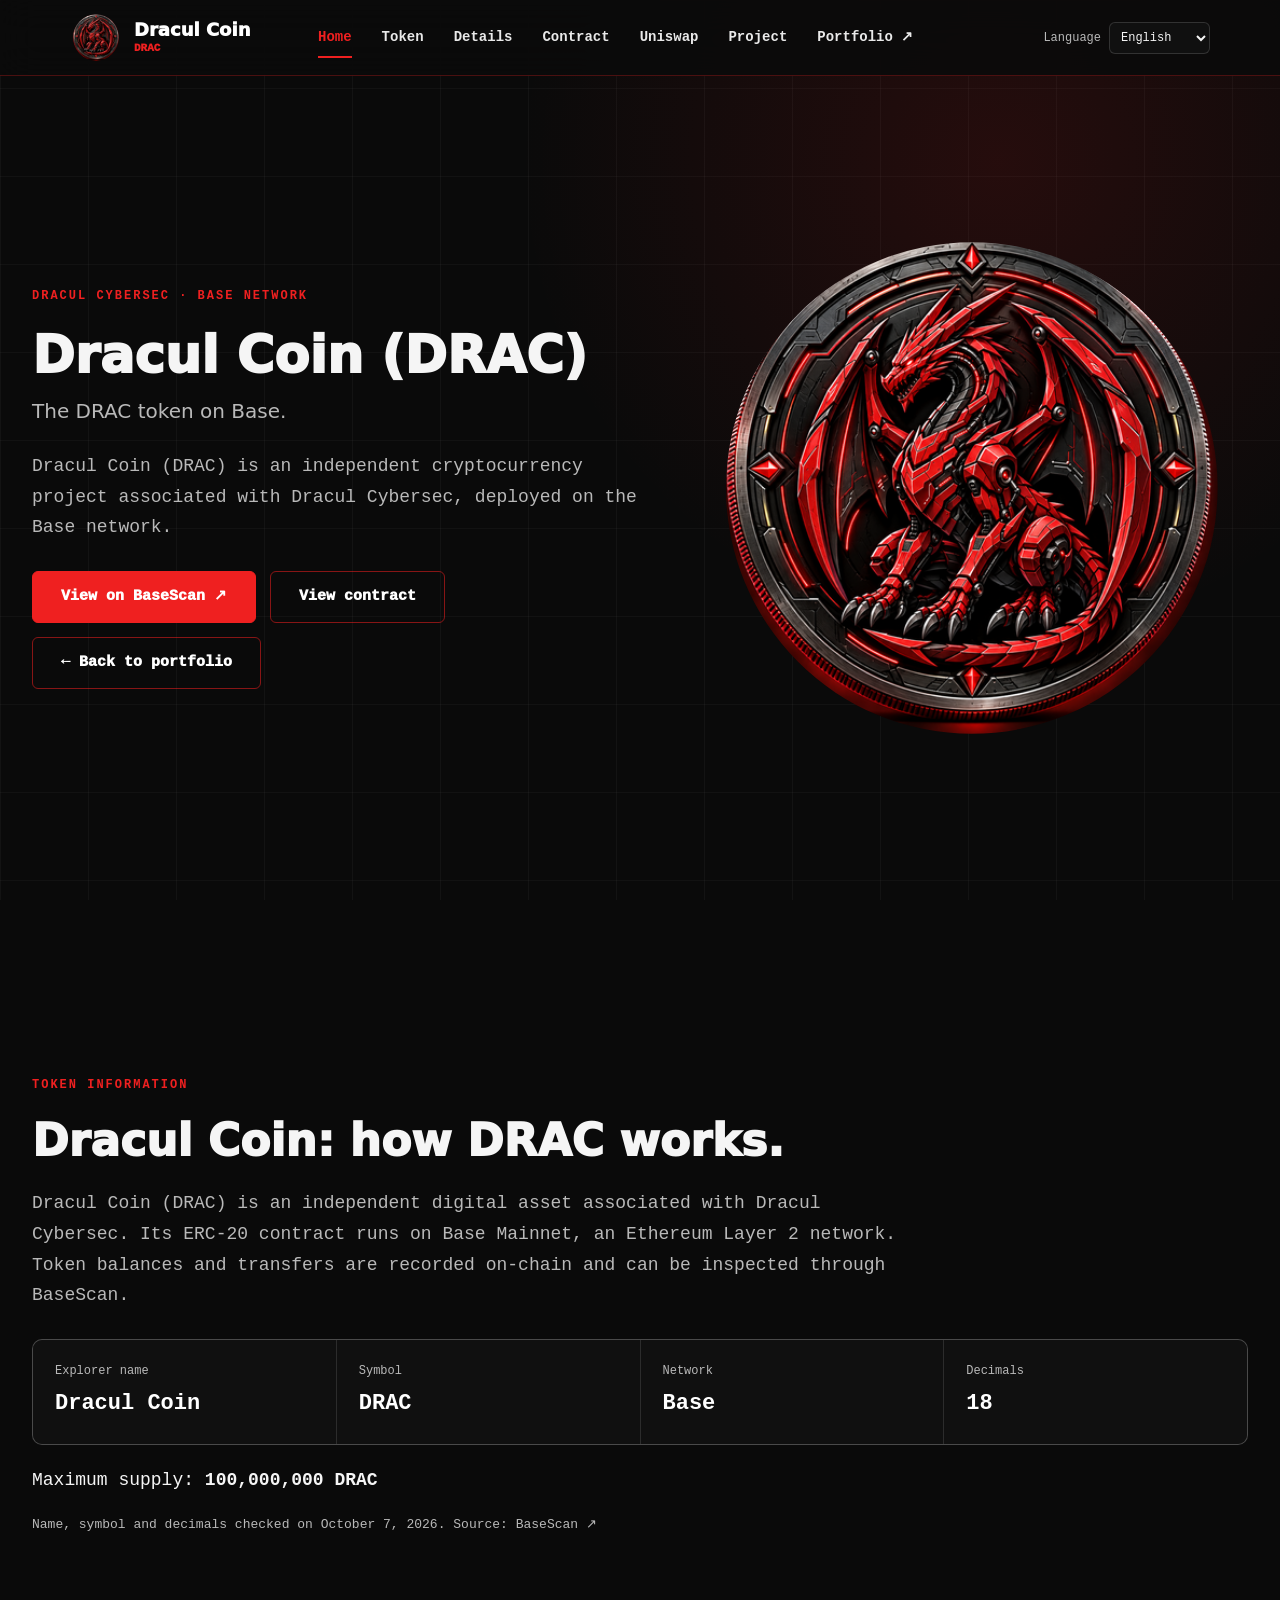
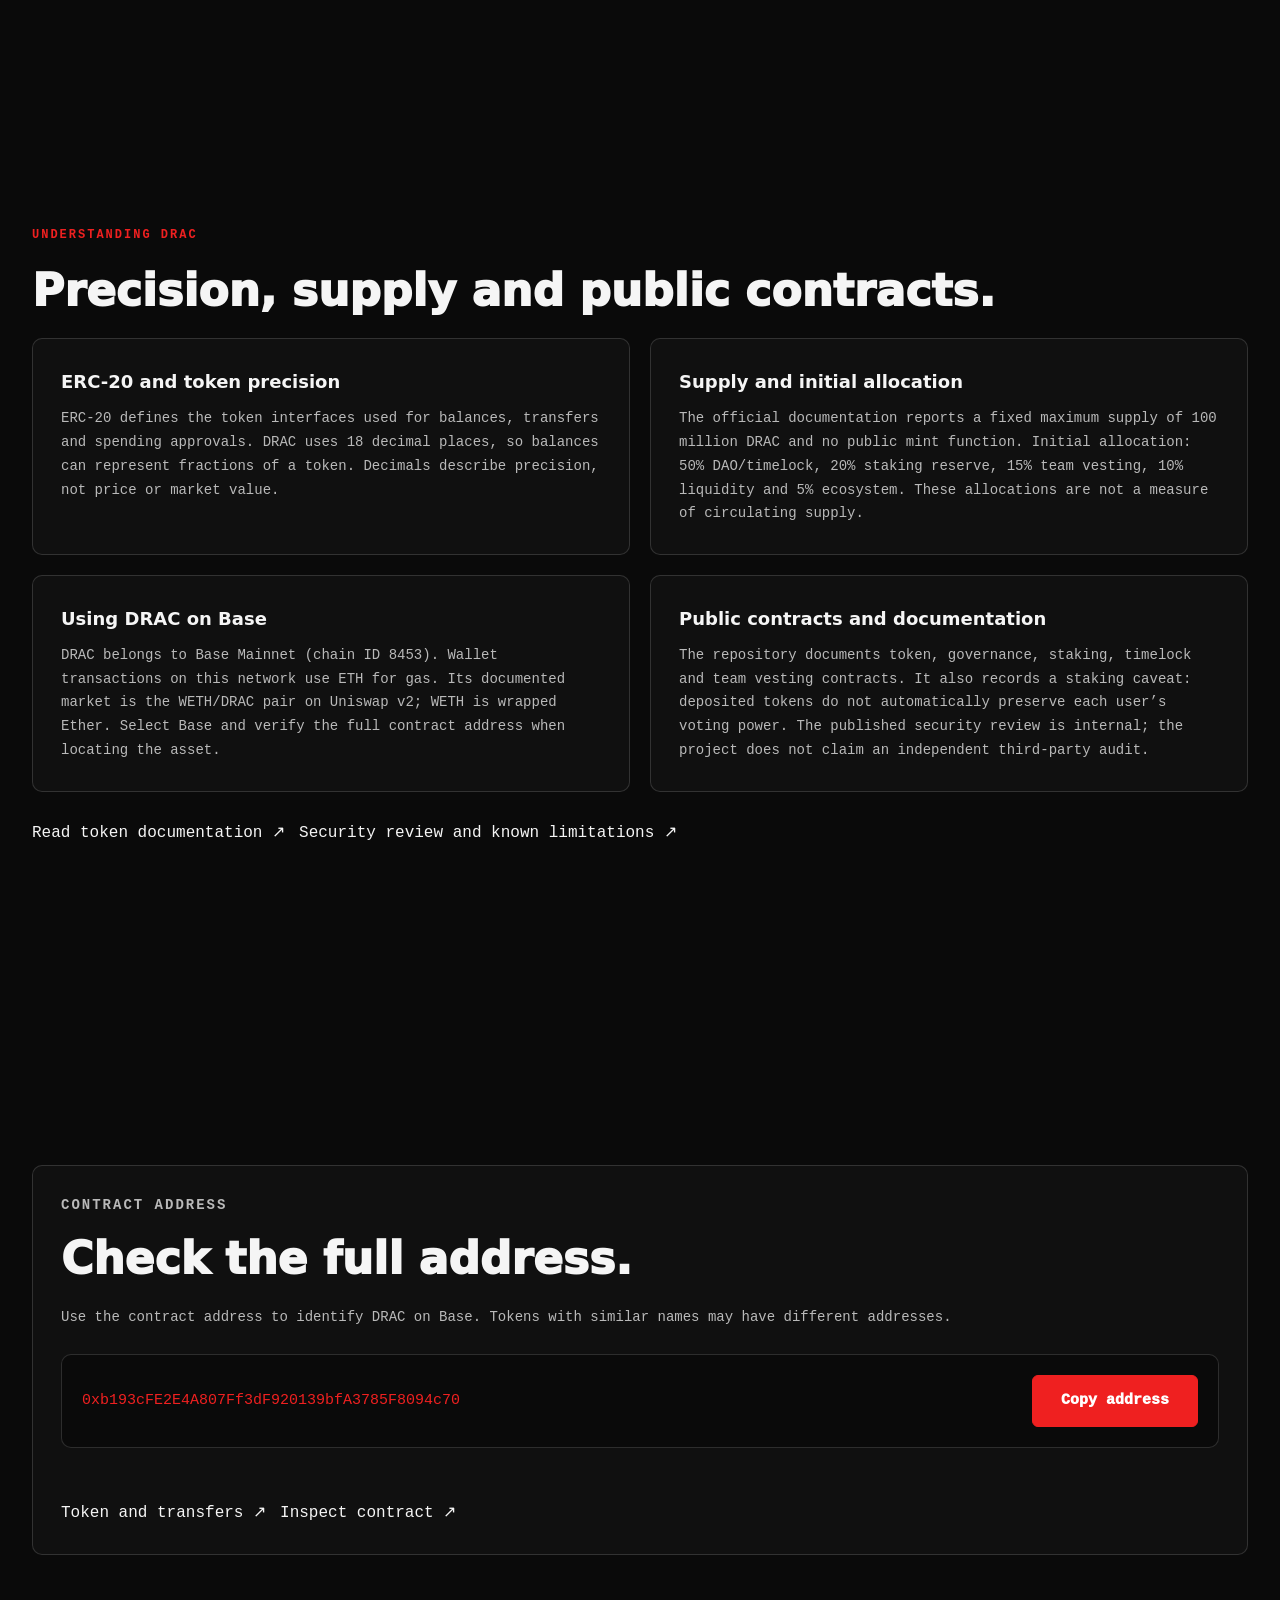
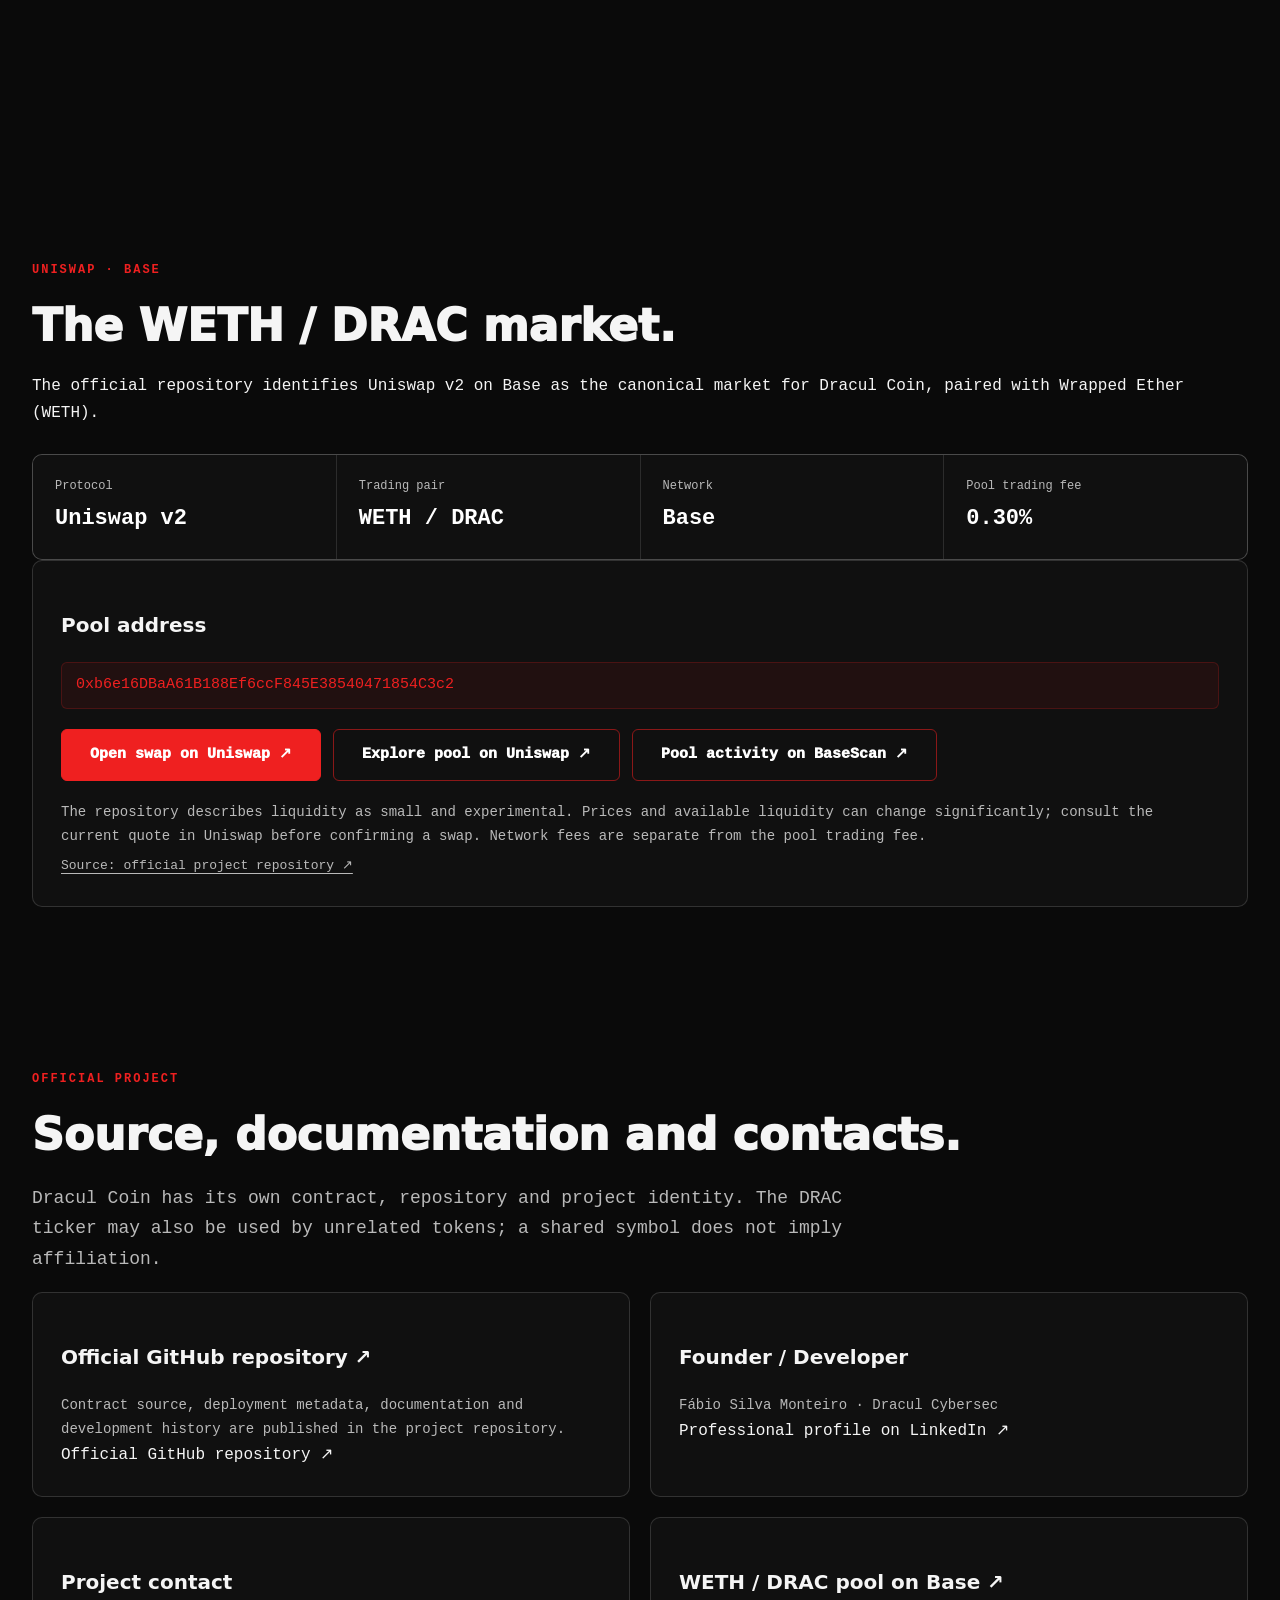
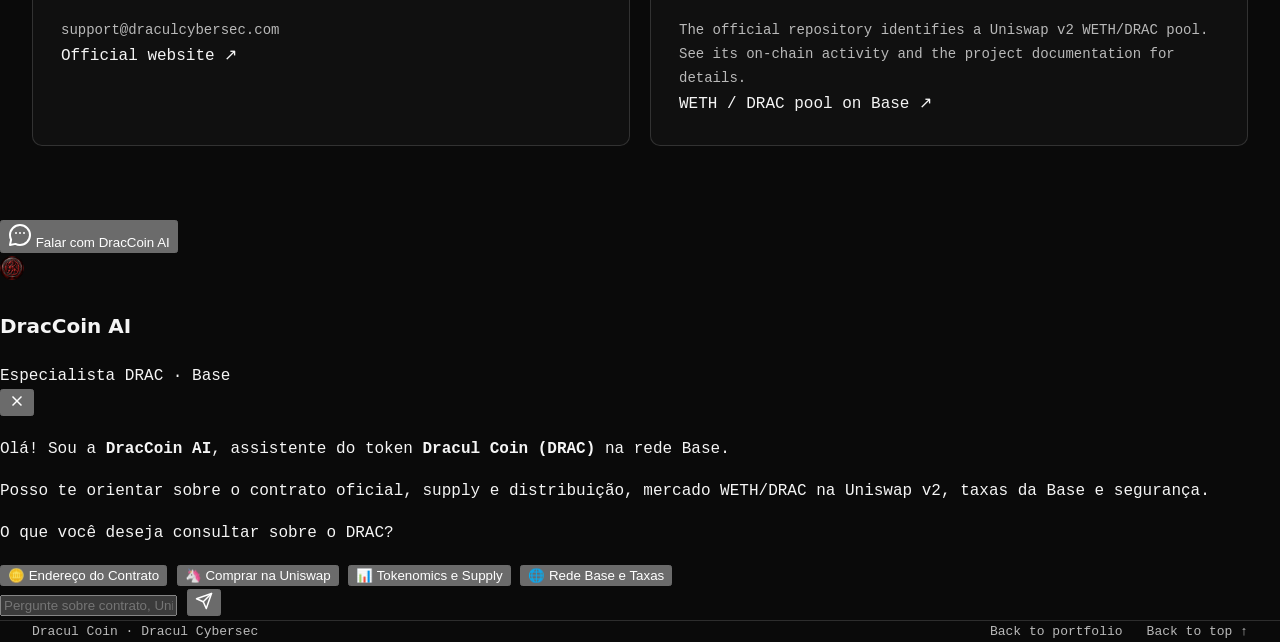
==== docs/draccoin/index.html @ f7ef2dae "fix(draccoin): restore section wheel snapping without nested scrollbars" ====
<!DOCTYPE html>

<html lang="en"><head><script>document.documentElement.setAttribute('data-locale-initializing','');</script><meta charset="utf-8"/><meta content="width=device-width,initial-scale=1" name="viewport"/>
<title>Dracul Coin (DRAC) | Dracul Cybersec</title><meta content="Discover Dracul Coin (DRAC), view its Base contract and consult token information on BaseScan." name="description"/>
<link href="https://draculcybersec.com/draccoin/" rel="canonical"/><meta content="Dracul Coin (DRAC)" property="og:title"/><meta content="Discover Dracul Coin (DRAC), view its Base contract and consult token information on BaseScan." property="og:description"/><meta content="website" property="og:type"/><meta content="https://draculcybersec.com/draccoin/" property="og:url"/><meta content="https://draculcybersec.com/draccoin/assets/drac-coin-512.png" property="og:image"/><link href="assets/drac-logo-32.svg" rel="icon"/><link href="styles.css?v=20261013a" rel="stylesheet"/>
<link href="/shared-scale.css?v=20261011i" rel="stylesheet"/><link href="/shared-navbar.css?v=20261011i" rel="stylesheet"/><link href="/shared-chat.css?v=20261011i" rel="stylesheet"/></head><body class="coin-page" id="top"><a class="skip" data-i18n="skip" href="#main">Skip to content</a>
<header class="site-header" data-header=""><a class="brand" href="./"><img alt="" height="512" src="assets/drac-coin-512.png" width="512"/><span><strong>Dracul Coin</strong><small>DRAC</small></span></a><button aria-controls="coin-nav" aria-expanded="false" aria-label="Open menu" class="nav-toggle" data-nav-toggle="" type="button"><span></span><span></span><span></span><span class="sr-only">Open menu</span></button><nav aria-label="Main navigation" class="nav" data-i18n-aria="navLabel" data-nav="" id="coin-nav"><div class="nav-mobile-top"><span class="nav-mobile-title" data-i18n="navMobileTitle">MENU // SYSTEM</span><span class="nav-mobile-badge" data-i18n="navMobileBadge">OFFENSIVE TERMINAL</span></div><div class="nav-links-list"><a class="is-active" href="#overview"><span class="nav-item-num">01</span><span class="nav-item-name" data-i18n="homeNav">Home</span><span aria-hidden="true" class="nav-item-arrow">→</span></a><a href="#token"><span class="nav-item-num">02</span><span class="nav-item-name" data-i18n="navToken">Token</span><span aria-hidden="true" class="nav-item-arrow">→</span></a><a href="#token-details"><span class="nav-item-num">03</span><span class="nav-item-name" data-i18n="detailsNav">Details</span><span aria-hidden="true" class="nav-item-arrow">→</span></a><a href="#contrato"><span class="nav-item-num">04</span><span class="nav-item-name" data-i18n="navContract">Contract</span><span aria-hidden="true" class="nav-item-arrow">→</span></a><a href="#uniswap"><span class="nav-item-num">05</span><span class="nav-item-name" data-i18n="uniswap">Uniswap</span><span aria-hidden="true" class="nav-item-arrow">→</span></a><a href="#project"><span class="nav-item-num">06</span><span class="nav-item-name" data-i18n="projectNav">Project</span><span aria-hidden="true" class="nav-item-arrow">→</span></a><a href="/"><span class="nav-item-num">07</span><span class="nav-item-name" data-i18n="portfolio">Portfolio ↗</span><span aria-hidden="true" class="nav-item-arrow">→</span></a></div><div class="nav-cta-box"><a class="nav-cta-btn" href="/#contato"><span class="nav-cta-desktop" data-i18n="navCtaDesktop">Contact</span><span class="nav-cta-mobile" data-i18n="navCtaMobile">TALK TO SPECIALISTS</span><span aria-hidden="true" class="nav-cta-arrow">→</span></a></div><div class="nav-mobile-bottom"><div class="nav-status-indicator"><span class="pulse-dot"></span><span data-i18n="navStatusIndicator">DRACUL CYBERSEC // RED TEAM</span></div><span class="nav-system-status" data-i18n="navSystemStatus">ONLINE</span></div></nav><label class="portfolio-language language-picker"><span data-i18n="language">Language</span><select aria-label="Language" data-i18n-aria="language" id="language"><option lang="en" value="en">English</option><option lang="es" value="es">Español</option><option lang="pt-BR" value="pt">Português</option></select></label></header>
<main id="main"><section class="wrap hero" id="overview"><div aria-labelledby="section-heading-0" class="section-content" role="region" tabindex="0"><div><p class="eyebrow" data-i18n="eyebrow">DRACUL CYBERSEC · BASE NETWORK</p><h1 id="section-heading-0">Dracul Coin (DRAC)<span data-i18n="tagline">The DRAC token on Base.</span></h1><p class="lead" data-i18n="lead">Dracul Coin (DRAC) is an independent cryptocurrency project associated with Dracul Cybersec, deployed on the Base network.</p><div class="actions"><a class="button" data-i18n="explorer" href="https://basescan.org/token/0xb193cFE2E4A807Ff3dF920139bfA3785F8094c70" rel="noopener noreferrer" target="_blank">View on BaseScan ↗</a><a class="button secondary" data-i18n="viewContract" href="#contrato">View contract</a><a class="button secondary" data-i18n="back" href="/">← Back to portfolio</a></div></div><div class="coin"><img alt="Dracul Coin emblem with a red dragon" data-i18n-alt="coinAlt" height="512" src="assets/drac-coin-512.png" width="512"/></div></div></section>
<section class="wrap section" id="token"><div aria-labelledby="section-heading-1" class="section-content" role="region" tabindex="0"><p class="eyebrow" data-i18n="info">TOKEN INFORMATION</p><h2 data-i18n="heading" id="section-heading-1">Dracul Coin: how DRAC works.</h2><p class="intro" data-i18n="intro">Dracul Coin (DRAC) is an independent digital asset associated with Dracul Cybersec. Its ERC-20 contract runs on Base Mainnet, an Ethereum Layer 2 network. Token balances and transfers are recorded on-chain and can be inspected through BaseScan.</p><div class="metrics"><div><span data-i18n="name">Explorer name</span><strong>Dracul Coin</strong></div><div><span data-i18n="symbol">Symbol</span><strong>DRAC</strong></div><div><span data-i18n="network">Network</span><strong>Base</strong></div><div><span data-i18n="decimals">Decimals</span><strong>18</strong></div></div><p class="token-supply"><span data-i18n="maxSupply">Maximum supply</span>: <strong>100,000,000 DRAC</strong></p><p class="source"><span data-i18n="checked">Name, symbol and decimals checked on October 7, 2026.</span> <a data-i18n="source" href="https://basescan.org/token/0xb193cFE2E4A807Ff3dF920139bfA3785F8094c70" rel="noopener noreferrer" target="_blank">Source: BaseScan ↗</a></p></div></section><section class="wrap section" id="token-details"><div aria-labelledby="section-heading-2" class="section-content" role="region" tabindex="0"><p class="eyebrow" data-i18n="detailsLabel">UNDERSTANDING DRAC</p><h2 data-i18n="detailsHeading" id="section-heading-2">Precision, supply and public contracts.</h2><div class="token-explainer"><article class="panel"><h3 data-i18n="standardTitle">ERC-20 and token precision</h3><p data-i18n="standardBody">ERC-20 defines the token interfaces used for balances, transfers and spending approvals. DRAC uses 18 decimal places, so balances can represent fractions of a token. Decimals describe precision, not price or market value.</p></article><article class="panel"><h3 data-i18n="supplyTitle">Supply and initial allocation</h3><p data-i18n="supplyBody">The official documentation reports a fixed maximum supply of 100 million DRAC and no public mint function. Initial allocation: 50% DAO/timelock, 20% staking reserve, 15% team vesting, 10% liquidity and 5% ecosystem. These allocations are not a measure of circulating supply.</p></article><article class="panel"><h3 data-i18n="networkTitle">Using DRAC on Base</h3><p data-i18n="networkBody">DRAC belongs to Base Mainnet (chain ID 8453). Wallet transactions on this network use ETH for gas. Its documented market is the WETH/DRAC pair on Uniswap v2; WETH is wrapped Ether. Select Base and verify the full contract address when locating the asset.</p></article><article class="panel"><h3 data-i18n="docsTitle">Public contracts and documentation</h3><p data-i18n="docsBody">The repository documents token, governance, staking, timelock and team vesting contracts. It also records a staking caveat: deposited tokens do not automatically preserve each user’s voting power. The published security review is internal; the project does not claim an independent third-party audit.</p></article></div><div class="actions"><a data-i18n="documentation" href="https://github.com/Dracul-Cybersec/dracul-coin#token-details" rel="noopener noreferrer" target="_blank">Read token documentation ↗</a><a data-i18n="securityDocs" href="https://github.com/Dracul-Cybersec/dracul-coin/blob/main/AUDIT.md" rel="noopener noreferrer" target="_blank">Security review and known limitations ↗</a></div></div></section>
<section class="wrap section" id="contrato"><div aria-labelledby="section-heading-3" class="section-content" role="region" tabindex="0"><div class="panel"><p class="eyebrow" data-i18n="addressLabel">CONTRACT ADDRESS</p><h2 data-i18n="addressTitle" id="section-heading-3">Check the full address.</h2><p data-i18n="addressNote">Use the contract address to identify DRAC on Base. Tokens with similar names may have different addresses.</p><div class="contract"><code id="address">0xb193cFE2E4A807Ff3dF920139bfA3785F8094c70</code><button data-i18n="copy" id="copy" type="button">Copy address</button></div><p aria-live="polite" id="copy-status" role="status"></p><div class="actions"><a data-i18n="transfers" href="https://basescan.org/token/0xb193cFE2E4A807Ff3dF920139bfA3785F8094c70" rel="noopener noreferrer" target="_blank">Token and transfers ↗</a><a data-i18n="code" href="https://basescan.org/address/0xb193cFE2E4A807Ff3dF920139bfA3785F8094c70#code" rel="noopener noreferrer" target="_blank">Inspect contract ↗</a></div></div></div></section>
<section class="wrap section" id="uniswap"><div aria-labelledby="section-heading-4" class="section-content" role="region" tabindex="0"><p class="eyebrow" data-i18n="marketLabel">UNISWAP · BASE</p><h2 data-i18n="marketTitle" id="section-heading-4">The WETH / DRAC market.</h2><p data-i18n="marketIntro">The official repository identifies Uniswap v2 on Base as the canonical market for Dracul Coin, paired with Wrapped Ether (WETH).</p><div class="metrics"><div><span data-i18n="protocol">Protocol</span><strong>Uniswap v2</strong></div><div><span data-i18n="pair">Trading pair</span><strong>WETH / DRAC</strong></div><div><span data-i18n="network">Network</span><strong>Base</strong></div><div><span data-i18n="fee">Pool trading fee</span><strong>0.30%</strong></div></div><div class="panel market-panel"><h3 data-i18n="poolAddress">Pool address</h3><code>0xb6e16DBaA61B188Ef6ccF845E38540471854C3c2</code><div class="actions"><a class="button" data-i18n="swap" href="https://app.uniswap.org/swap?chain=base&amp;inputCurrency=ETH&amp;outputCurrency=0xb193cFE2E4A807Ff3dF920139bfA3785F8094c70" rel="noopener noreferrer" target="_blank">Open swap on Uniswap ↗</a><a class="button secondary" data-i18n="explorePool" href="https://app.uniswap.org/explore/pools/base/0xb6e16DBaA61B188Ef6ccF845E38540471854C3c2" rel="noopener noreferrer" target="_blank">Explore pool on Uniswap ↗</a><a class="button secondary" data-i18n="poolTransactions" href="https://basescan.org/address/0xb6e16DBaA61B188Ef6ccF845E38540471854C3c2" rel="noopener noreferrer" target="_blank">Pool activity on BaseScan ↗</a></div><p data-i18n="liquidity">The repository describes liquidity as small and experimental. Prices and available liquidity can change significantly; consult the current quote in Uniswap before confirming a swap. Network fees are separate from the pool trading fee.</p><a class="source" data-i18n="marketSource" href="https://github.com/Dracul-Cybersec/dracul-coin#official-liquidity" rel="noopener noreferrer" target="_blank">Source: official project repository ↗</a></div></div></section><section class="wrap section" id="project"><div aria-labelledby="section-heading-5" class="section-content" role="region" tabindex="0"><p class="eyebrow" data-i18n="projectLabel">OFFICIAL PROJECT</p><h2 data-i18n="projectTitle" id="section-heading-5">Source, documentation and contacts.</h2><p class="intro" data-i18n="independent">Dracul Coin has its own contract, repository and project identity. The DRAC ticker may also be used by unrelated tokens; a shared symbol does not imply affiliation.</p><div class="project-grid"><article class="panel"><h3 data-i18n="repo">Official GitHub repository ↗</h3><p data-i18n="repoDesc">Contract source, deployment metadata, documentation and development history are published in the project repository.</p><a data-i18n="repo" href="https://github.com/Dracul-Cybersec/dracul-coin" rel="noopener noreferrer" target="_blank">Official GitHub repository ↗</a></article><article class="panel"><h3 data-i18n="founder">Founder / Developer</h3><p>Fábio Silva Monteiro · Dracul Cybersec</p><a data-i18n="profile" href="https://www.linkedin.com/in/fabio-silva-monteiro/" rel="noopener noreferrer" target="_blank">Professional profile on LinkedIn ↗</a></article><article class="panel"><h3 data-i18n="contact">Project contact</h3><p><a href="mailto:support@draculcybersec.com">support@draculcybersec.com</a></p><a data-i18n="website" href="https://draculcybersec.com" rel="noopener noreferrer" target="_blank">Official website ↗</a></article><article class="panel"><h3 data-i18n="pool">WETH / DRAC pool on Base ↗</h3><p data-i18n="poolNote">The official repository identifies a Uniswap v2 WETH/DRAC pool. See its on-chain activity and the project documentation for details.</p><a data-i18n="pool" href="https://basescan.org/address/0xb6e16DBaA61B188Ef6ccF845E38540471854C3c2" rel="noopener noreferrer" target="_blank">WETH / DRAC pool on Base ↗</a></article></div></div></section></main>
<!-- DracCoin AI Conversational Widget -->
<div class="dracul-chat-widget" id="dracul-chat-widget">
<button aria-label="Abrir assistente DracCoin AI" class="chat-launcher" id="chat-launcher" type="button">
<span class="launcher-pulse"></span>
<span class="launcher-icon">
<svg fill="none" height="24" stroke="currentColor" stroke-linecap="round" stroke-linejoin="round" stroke-width="2" viewbox="0 0 24 24" width="24">
<path d="M12 2a10 10 0 0 1 10 10c0 5.523-4.477 10-10 10a9.96 9.96 0 0 1-4.587-1.112L2 22l1.112-5.413A9.96 9.96 0 0 1 2 12C2 6.477 6.477 2 12 2z"></path>
<path d="M8 10h.01M12 10h.01M16 10h.01"></path>
</svg>
</span>
<span class="launcher-label" data-i18n="chatLauncher">Falar com DracCoin AI</span>
</button>
<div aria-hidden="true" aria-labelledby="chat-title" class="chat-window" id="chat-window" role="dialog">
<div class="chat-header">
<div class="chat-header-info">
<div class="chat-avatar">
<img alt="DRAC" height="24" src="assets/drac-logo-32.svg" width="24"/>
<span class="status-dot"></span>
</div>
<div>
<h3 id="chat-title">DracCoin AI</h3>
<span class="chat-status-text" data-i18n="chatStatus">Especialista DRAC · Base</span>
</div>
</div>
<button aria-label="Fechar chat" class="chat-close" id="chat-close" type="button">
<svg fill="none" height="18" stroke="currentColor" stroke-width="2" viewbox="0 0 24 24" width="18">
<line x1="18" x2="6" y1="6" y2="18"></line>
<line x1="6" x2="18" y1="6" y2="18"></line>
</svg>
</button>
</div>
<div aria-live="polite" class="chat-body" id="chat-messages" role="log">
<div class="chat-message bot">
<div class="message-content" id="chat-welcome">
<p>Olá! Sou a <strong>DracCoin AI</strong>, assistente do token <strong>Dracul Coin (DRAC)</strong> na rede Base.</p>
<p>Posso te orientar sobre o contrato oficial, supply e distribuição, mercado WETH/DRAC na Uniswap v2, taxas da Base e segurança.</p>
<p>O que você deseja consultar sobre o DRAC?</p>
</div>
</div>
<div class="chat-suggestions" id="chat-suggestions">
<button class="suggestion-chip" data-prompt="Qual o endereço do contrato oficial do DRAC na rede Base?" type="button">🪙 Endereço do Contrato</button>
<button class="suggestion-chip" data-prompt="Como comprar ou negociar Dracul Coin (DRAC) na Uniswap?" type="button">🦄 Comprar na Uniswap</button>
<button class="suggestion-chip" data-prompt="Qual é o supply máximo e a distribuição do token DRAC?" type="button">📊 Tokenomics e Supply</button>
<button class="suggestion-chip" data-prompt="Por que o token está na rede Base e como funcionam as taxas?" type="button">🌐 Rede Base e Taxas</button>
</div>
</div>
<form class="chat-input-area" id="chat-form">
<input autocomplete="off" id="chat-input" maxlength="1000" placeholder="Pergunte sobre contrato, Uniswap, supply..." required="" type="text"/>
<button aria-label="Enviar mensagem" id="chat-send-btn" type="submit">
<svg fill="none" height="18" stroke="currentColor" stroke-linecap="round" stroke-linejoin="round" stroke-width="2" viewbox="0 0 24 24" width="18">
<line x1="22" x2="11" y1="2" y2="13"></line>
<polygon points="22 2 15 22 11 13 2 9 22 2"></polygon>
</svg>
</button>
</form>
</div>
</div>
<footer class="wrap"><span>Dracul Coin · Dracul Cybersec</span><a data-i18n="back" href="/">Back to portfolio</a><a data-i18n="top" href="#top">Back to top ↑</a></footer><script defer="" src="/locale.js?v=20261011i"></script><script defer="" src="script.js?v=20261011i"></script><script defer="" src="section-scroll.js?v=20261013b"></script></body></html>
---- docs/draccoin/styles.css ----
:root{color-scheme:dark;--bg:#0a0a0a;--text:#f5f5f5;--muted:#b9b9b9;--red:#ef2020;--line:rgba(255,255,255,.14);--header-height:76px;--section-frame-gap:0px}
@media(max-width:780px){:root{--header-height:70px}}
*{box-sizing:border-box}
html{scroll-behavior:smooth;scroll-padding-top:var(--header-height);scroll-snap-type:none}
html.is-programmatic-scroll{scroll-snap-type:none}
@media(prefers-reduced-motion:reduce){html{scroll-behavior:auto;scroll-snap-type:none}}

body{
  padding-top:var(--header-height);
  min-width:320px;
  margin:0;
  background:
    radial-gradient(circle at 78% 18%,rgba(239,32,32,.12),transparent 30rem),
    linear-gradient(90deg,rgba(255,255,255,.035) 1px,transparent 1px),
    linear-gradient(rgba(255,255,255,.03) 1px,transparent 1px),
    var(--bg);
  background-size:auto,88px 88px,88px 88px,auto;
  background-attachment:fixed;
  color:var(--text);
  font-family:ui-monospace,SFMono-Regular,Menlo,Monaco,Consolas,'Liberation Mono',monospace;
  line-height:1.65;
}

a{color:inherit;text-underline-offset:5px;text-decoration:none}
a:hover{color:var(--red)}
button,a{touch-action:manipulation}
a:focus-visible,button:focus-visible{outline:2px solid var(--red);outline-offset:6px}

.wrap{max-width:1296px;margin:auto;padding:0 32px}

/* Top site header exactly matching portfolio */
.site-header{
  position:fixed;
  top:0;
  left:0;
  right:0;
  z-index:50;
  min-height:var(--header-height);
  padding:0 70px;
  display:flex;
  align-items:center;
  justify-content:flex-start;
  gap:0;
  border-bottom:1px solid rgba(239,32,32,.28);
  background:rgba(10,10,10,.9);
  backdrop-filter:blur(18px);
  -webkit-backdrop-filter:blur(18px);
  box-shadow:none;
  box-sizing:border-box;
  line-height:1.5;
  transition:background-color 180ms ease,box-shadow 180ms ease,border-color 180ms ease;
}

.site-header.is-scrolled{
  background:rgba(10,10,10,.98);
  border-bottom-color:rgba(239,32,32,.45);
  box-shadow:0 14px 32px rgba(0,0,0,.34);
}

.brand{
  display:inline-flex;
  align-items:center;
  gap:12px;
  text-decoration:none;
  flex:0 0 200px;
  width:200px;
}

.brand img{
  width:52px;
  height:52px;
  object-fit:contain;
  clip-path:circle(44.5% at 50% 50%) !important;
  filter:drop-shadow(0 0 18px rgba(239,32,32,.42));
}

.brand span,
.brand .brand-text{
  display:block;
  line-height:1;
  border:0;
  padding:0;
  border-radius:0;
}

.brand strong{
  display:block;
  font-family:Inter,ui-sans-serif,system-ui,sans-serif;
  font-size:18px;
  line-height:1;
  font-weight:950;
  color:#fff;
}

.brand small{
  display:block;
  margin-top:4px;
  color:var(--red);
  font-family:ui-monospace,SFMono-Regular,Menlo,Monaco,Consolas,'Liberation Mono',monospace;
  font-size:11px;
  line-height:1;
  font-weight:950;
  text-transform:uppercase;
}

.site-header nav{
  display:flex;
  align-items:center;
  margin-left:48px;
  gap:30px;
}

.site-header .nav-links-list,
.nav-links-list{
  display:contents;
}

.nav-mobile-top,
.nav-mobile-bottom,
.nav-item-num,
.nav-item-arrow,
.nav-cta-box,
.nav-cta-arrow,
.nav-cta-mobile {
  display: none !important;
}

.site-header nav a{
  position:relative;
  color:#e9e9e9;
  font-family:ui-monospace,SFMono-Regular,Menlo,Monaco,Consolas,'Liberation Mono',monospace;
  font-size:14px;
  font-weight:800;
  line-height:1.5;
  text-decoration:none;
  white-space:nowrap;
}

.site-header nav a::after{
  position:absolute;
  left:0;
  right:0;
  bottom:-10px;
  height:2px;
  background:var(--red);
  content:'';
  opacity:0;
  transform:scaleX(.45);
  transform-origin:center;
  transition:opacity 180ms ease,transform 180ms ease;
}

.site-header nav a:is(:hover,:focus-visible,.is-active){
  color:var(--red);
  outline:none;
}

.site-header nav a:is(:hover,:focus-visible,.is-active)::after{
  opacity:1;
  transform:scaleX(1);
}

.language-picker{
  display:flex;
  align-items:center;
  gap:8px;
  font-size:12px;
  line-height:1.5;
  color:var(--muted);
  flex-shrink:0;
  margin-left:auto;
}

.language-picker select{
  font:inherit;
  background:#101010;
  color:#f5f5f5;
  border:1px solid var(--line);
  border-radius:6px;
  padding:7px;
  max-width:115px;
  cursor:pointer;
}

.language-picker select:focus-visible{
  outline:2px solid var(--red);
  outline-offset:3px;
}

.sr-only{
  position:absolute !important;
  width:1px !important;
  height:1px !important;
  padding:0 !important;
  margin:-1px !important;
  overflow:hidden !important;
  clip:rect(0,0,0,0) !important;
  white-space:nowrap !important;
  border:0 !important;
}

.nav-toggle{
  display:none;
  width:44px;
  height:44px;
  flex:0 0 auto;
  flex-direction:column;
  align-items:center;
  justify-content:center;
  gap:5px;
  padding:0;
  border:1px solid rgba(229,9,20,.4);
  border-radius:8px;
  background:rgba(18,18,24,.85);
  backdrop-filter:blur(10px);
  -webkit-backdrop-filter:blur(10px);
  color:#fff;
  cursor:pointer;
  transition:all 0.25s ease;
}

.nav-toggle:hover{
  border-color:#e50914;
  background:rgba(229,9,20,.15);
  box-shadow:0 0 12px rgba(229,9,20,.4);
}

.nav-toggle span:not(.sr-only){
  width:20px;
  height:2px;
  background:#ff3333;
  border-radius:2px;
  transition:transform 0.25s cubic-bezier(0.16,1,0.3,1),opacity 0.2s ease;
}

.nav-toggle[aria-expanded="true"] span:not(.sr-only):nth-child(1){
  transform:translateY(7px) rotate(45deg);
}
.nav-toggle[aria-expanded="true"] span:not(.sr-only):nth-child(2){
  opacity:0;
  transform:scaleX(0);
}
.nav-toggle[aria-expanded="true"] span:not(.sr-only):nth-child(3){
  transform:translateY(-7px) rotate(-45deg);
}

@media(max-width:1120px){
  .site-header{padding-inline:32px;gap:12px}
  .site-header nav{gap:16px}
}

@media(max-width:1100px){
  .language-picker>span{display:none}
}

@media(max-width:780px){
  body.nav-open{
    overflow:hidden !important;
    touch-action:none !important;
  }

  body.nav-open .site-header{
    background:rgba(7,7,10,.99) !important;
    border-bottom-color:rgba(229,9,20,.35) !important;
    box-shadow:0 4px 24px rgba(0,0,0,.8) !important;
  }

  body.nav-open .dracul-chat-widget,
  body.nav-open #dracul-chat-widget {
    display: none !important;
  }

  .site-header{height:70px;min-height:70px;padding-inline:16px;gap:12px}
  .site-header .brand{flex:0 0 auto !important;width:auto !important}
  .brand img{width:46px;height:46px}
  .brand small{font-size:10px}
  .language-picker{margin-left:auto;margin-right:12px}
  .language-picker select{max-width:104px}
  .nav-toggle{display:flex;order:3}
  .site-header nav{
    position:fixed !important;
    top:70px !important;
    left:0 !important;
    right:0 !important;
    bottom:0 !important;
    width:100vw !important;
    height:calc(100dvh - 70px) !important;
    display:none;
    flex-direction:column !important;
    justify-content:flex-start !important;
    align-items:stretch !important;
    margin-left:0 !important;
    padding:20px 20px calc(24px + env(safe-area-inset-bottom,16px)) !important;
    border-top:1px solid rgba(229,9,20,.3) !important;
    border-left:none !important;
    border-right:none !important;
    border-bottom:none !important;
    background:
      radial-gradient(ellipse at 85% 15%,rgba(229,9,20,.16) 0%,transparent 55%),
      radial-gradient(ellipse at 15% 85%,rgba(229,9,20,.08) 0%,transparent 45%),
      #08080c !important;
    backdrop-filter:blur(25px) !important;
    -webkit-backdrop-filter:blur(25px) !important;
    box-shadow:0 24px 60px rgba(0,0,0,.95) !important;
    overflow-y:auto !important;
    overscroll-behavior:contain !important;
    -webkit-overflow-scrolling:touch !important;
    z-index:99999 !important;
    gap:12px !important;
  }
  .site-header nav.is-open{
    display:flex !important;
    opacity:1 !important;
    visibility:visible !important;
    animation:navFullScreenFade 0.24s cubic-bezier(0.16,1,0.3,1) forwards;
  }

  .nav-mobile-top {
    display: flex !important;
    align-items: center;
    justify-content: space-between;
    padding: 4px 6px 12px;
    border-bottom: 1px solid rgba(255, 255, 255, 0.08);
  }

  .nav-mobile-title {
    font-family: ui-monospace, SFMono-Regular, Menlo, Monaco, Consolas, monospace;
    font-size: 11px;
    font-weight: 700;
    letter-spacing: 0.12em;
    color: rgba(255, 255, 255, 0.5);
    text-transform: uppercase;
  }

  .nav-mobile-badge {
    font-family: ui-monospace, SFMono-Regular, Menlo, Monaco, Consolas, monospace;
    font-size: 10px;
    font-weight: 700;
    letter-spacing: 0.06em;
    color: #ff3333;
    background: rgba(229, 9, 20, 0.12);
    border: 1px solid rgba(229, 9, 20, 0.3);
    padding: 2px 8px;
    border-radius: 4px;
    text-transform: uppercase;
  }

  .nav-links-list {
    display: flex !important;
    flex-direction: column !important;
    gap: 8px !important;
    width: 100% !important;
    flex: 1 1 auto !important;
    justify-content: center !important;
  }

  .nav-links-list a {
    display: flex !important;
    min-height: 52px !important;
    align-items: center !important;
    padding: 10px 16px !important;
    border-radius: 10px !important;
    background: rgba(255, 255, 255, 0.025) !important;
    border: 1px solid rgba(255, 255, 255, 0.06) !important;
    color: #d4d4d8 !important;
    font-size: 17px !important;
    font-weight: 700 !important;
    letter-spacing: 0.04em !important;
    text-transform: uppercase !important;
    transition: all 0.2s cubic-bezier(0.16, 1, 0.3, 1) !important;
    box-sizing: border-box !important;
  }

  .site-header nav a::after {
    display: none !important;
  }

  .nav-item-num {
    display: inline-flex !important;
    align-items: center !important;
    justify-content: center !important;
    font-family: ui-monospace, SFMono-Regular, Menlo, Monaco, Consolas, monospace !important;
    font-size: 11px !important;
    font-weight: 700 !important;
    color: #e50914 !important;
    background: rgba(229, 9, 20, 0.1) !important;
    border: 1px solid rgba(229, 9, 20, 0.25) !important;
    padding: 2px 7px !important;
    border-radius: 4px !important;
    margin-right: 14px !important;
    flex-shrink: 0 !important;
  }

  .nav-item-name {
    flex: 1 !important;
    text-align: left !important;
  }

  .nav-item-arrow {
    display: inline-flex !important;
    font-size: 18px !important;
    color: rgba(255, 255, 255, 0.25) !important;
    transition: transform 0.2s ease, color 0.2s ease !important;
    flex-shrink: 0 !important;
  }

  .nav-links-list a:hover,
  .nav-links-list a:active {
    background: rgba(229, 9, 20, 0.14) !important;
    border-color: rgba(229, 9, 20, 0.45) !important;
    color: #ffffff !important;
    transform: translateX(4px) !important;
    box-shadow: 0 4px 16px rgba(229, 9, 20, 0.2) !important;
  }

  .nav-links-list a:hover .nav-item-arrow,
  .nav-links-list a:active .nav-item-arrow {
    color: #ff3333 !important;
    transform: translateX(4px) !important;
  }

  .nav-links-list a:hover .nav-item-num,
  .nav-links-list a:active .nav-item-num {
    background: rgba(229, 9, 20, 0.25) !important;
    border-color: #e50914 !important;
    color: #fff !important;
  }

  .nav-links-list a.is-active {
    background: linear-gradient(90deg, rgba(229, 9, 20, 0.22) 0%, rgba(229, 9, 20, 0.05) 100%) !important;
    border-color: rgba(229, 9, 20, 0.55) !important;
    border-left: 4px solid #e50914 !important;
    color: #ffffff !important;
    box-shadow: 0 4px 16px rgba(229, 9, 20, 0.18) !important;
  }

  .nav-links-list a.is-active .nav-item-arrow {
    color: #ff3333 !important;
    transform: translateX(2px) !important;
  }

  .nav-links-list a.is-active .nav-item-num {
    background: #e50914 !important;
    color: #fff !important;
    border-color: #ff3333 !important;
  }

  /* CTA Button Box */
  .nav-cta-box {
    display: block !important;
    width: 100% !important;
    margin-top: 4px !important;
  }

  .nav-cta-btn {
    display: flex !important;
    min-height: 54px !important;
    align-items: center !important;
    justify-content: center !important;
    gap: 12px !important;
    width: 100% !important;
    padding: 12px 20px !important;
    border-radius: 12px !important;
    background: linear-gradient(135deg, #e50914 0%, #a8050e 100%) !important;
    border: 1px solid #ff3333 !important;
    color: #ffffff !important;
    font-size: 16px !important;
    font-weight: 800 !important;
    letter-spacing: 0.06em !important;
    text-transform: uppercase !important;
    box-shadow: 0 6px 24px rgba(229, 9, 20, 0.45) !important;
    transition: all 0.2s cubic-bezier(0.16, 1, 0.3, 1) !important;
    text-decoration: none !important;
    box-sizing: border-box !important;
  }

  .nav-cta-desktop {
    display: none !important;
  }

  .nav-cta-mobile {
    display: inline !important;
  }

  .nav-cta-arrow {
    display: inline-flex !important;
    font-size: 20px !important;
    transition: transform 0.2s ease !important;
  }

  .nav-cta-btn:hover,
  .nav-cta-btn:active {
    background: linear-gradient(135deg, #ff1a26 0%, #bd0712 100%) !important;
    box-shadow: 0 8px 30px rgba(229, 9, 20, 0.65) !important;
    transform: translateY(-2px) !important;
  }

  .nav-cta-btn:hover .nav-cta-arrow,
  .nav-cta-btn:active .nav-cta-arrow {
    transform: translateX(4px) !important;
  }

  /* Bottom status indicator */
  .nav-mobile-bottom {
    display: flex !important;
    align-items: center !important;
    justify-content: space-between !important;
    padding-top: 14px !important;
    border-top: 1px solid rgba(255, 255, 255, 0.07) !important;
    margin-top: 2px !important;
  }

  .nav-status-indicator {
    display: flex !important;
    align-items: center !important;
    gap: 8px !important;
    font-family: ui-monospace, SFMono-Regular, Menlo, Monaco, Consolas, monospace !important;
    font-size: 11px !important;
    font-weight: 600 !important;
    color: #a1a1aa !important;
    letter-spacing: 0.06em !important;
  }

  .pulse-dot {
    width: 7px !important;
    height: 7px !important;
    border-radius: 50% !important;
    background: #e50914 !important;
    box-shadow: 0 0 10px #e50914 !important;
    animation: cyberDotPulse 2s infinite !important;
  }

  @keyframes cyberDotPulse {
    0% {
      opacity: 1;
      box-shadow: 0 0 0 0 rgba(229, 9, 20, 0.7);
    }
    70% {
      opacity: 0.8;
      box-shadow: 0 0 0 6px rgba(229, 9, 20, 0);
    }
    100% {
      opacity: 1;
      box-shadow: 0 0 0 0 rgba(229, 9, 20, 0);
    }
  }

  .nav-system-status {
    font-family: ui-monospace, SFMono-Regular, Menlo, Monaco, Consolas, monospace !important;
    font-size: 10px !important;
    font-weight: 700 !important;
    color: #22c55e !important;
    background: rgba(34, 197, 94, 0.1) !important;
    border: 1px solid rgba(34, 197, 94, 0.25) !important;
    padding: 2px 6px !important;
    border-radius: 4px !important;
    letter-spacing: 0.08em !important;
  }
}

@keyframes navFullScreenFade{
  from{opacity:0;transform:translateY(-8px)}
  to{opacity:1;transform:translateY(0)}
}

/* Sections and main layout */
main>section{
  /* Content can exceed one viewport; do not clip the bottom of a section. */
  min-height:calc(100svh - var(--header-height));
  height:auto;
  padding-top:28px;
  padding-bottom:28px;
  display:flex;
  flex-direction:column;
  justify-content:center;
  overflow:visible;
  scroll-snap-align:none;
  scroll-snap-stop:normal;
}

.section-content{
  width:100%;
  min-height:0;
  max-height:none;
  overflow:visible;
  padding-right:0;
}

.section-content:focus-visible{outline:1px solid var(--red);outline-offset:4px}

/* Hero geometry identical to portfolio coin intro */
.hero{
  overflow:visible !important;
}

.hero>.section-content{
  display:grid;
  grid-template-columns:1.1fr 1fr;
  align-items:center;
  gap:56px;
  overflow:visible !important;
  max-height:none !important;
  padding-right:0 !important;
  scrollbar-width:none !important;
}

.hero>.section-content::-webkit-scrollbar{
  display:none !important;
  width:0 !important;
  height:0 !important;
}

.eyebrow{
  color:var(--red);
  font-weight:700;
  font-size:12px;
  letter-spacing:2px;
  line-height:1.5;
  text-transform:uppercase;
  margin:0 0 22px;
}

h1{
  font-family:Inter,ui-sans-serif,system-ui,sans-serif;
  font-size:clamp(36px,4vw,58px);
  font-weight:950;
  line-height:1.1;
  letter-spacing:0;
  margin:18px 0 26px;
}

h1 span{
  display:block;
  font-size:20px;
  line-height:1.4;
  margin-top:14px;
  color:var(--muted);
  font-weight:500;
}

h2{
  font-family:Inter,ui-sans-serif,system-ui,sans-serif;
  font-size:clamp(28px,3.5vw,44px);
  font-weight:950;
  line-height:1.15;
  letter-spacing:0;
  margin:16px 0 22px;
}

h3{
  font-family:Inter,ui-sans-serif,system-ui,sans-serif;
  font-size:20px;
  font-weight:900;
}

.lead{
  max-width:700px;
  font-family:ui-monospace,SFMono-Regular,Menlo,Monaco,Consolas,'Liberation Mono',monospace;
  font-size:18px;
  line-height:1.7;
  color:var(--muted);
  margin:0;
}

.intro{
  max-width:880px;
  font-size:18px;
  line-height:1.7;
  color:var(--muted);
}

/* Coin element - matching portfolio coin size, cursor default, NO BLUR */
.hero .coin,
.coin{
  display:block;
  width:100%;
  max-width:none;
  margin:0;
  cursor:default !important;
  user-select:none;
  -webkit-user-drag:none;
}

.hero .coin.coin-entering,
.coin.coin-entering{
  animation:coin-entrance-flip 1100ms cubic-bezier(.22,.7,.2,1) both;
  transform-origin:center;
  will-change:transform;
}

@keyframes coin-entrance-flip{
  from{transform:perspective(1200px) rotateY(-180deg)}
  to{transform:perspective(1200px) rotateY(0deg)}
}

@media(prefers-reduced-motion:reduce){
  .hero .coin.coin-entering,
  .coin.coin-entering{animation:none;transform:none;will-change:auto}
}

.market-panel code{
  display:block;
  font-family:ui-monospace,SFMono-Regular,Menlo,Monaco,Consolas,monospace;
  font-size:clamp(12px, 1.3vw, 15px);
  color:var(--red);
  background:rgba(239,32,32,.08);
  border:1px solid rgba(239,32,32,.2);
  border-radius:6px;
  padding:10px 14px;
  margin:12px 0 20px;
  word-break:break-all;
}

.market-panel .actions{
  margin:18px 0 20px;
  display:flex;
  flex-wrap:wrap;
  gap:12px;
}

.market-panel p{
  margin:18px 0 10px;
  color:var(--muted);
  font-size:14px;
  line-height:1.7;
}

.market-panel a.source,
.market-panel a:not(.button){
  display:inline-flex;
  color:var(--muted);
  font-size:13px;
  margin-top:6px;
  text-decoration:underline;
  text-underline-offset:4px;
  transition:color .2s ease;
}

.market-panel a.source:hover,
.market-panel a:not(.button):hover{
  color:#fff;
}

.hero .coin img,
.coin img{
  display:block;
  width:100%;
  max-width:100%;
  height:auto;
  margin:0;
  clip-path:circle(44.5% at 50% 50%);
  filter:none !important;
  -webkit-filter:none !important;
  cursor:default !important;
}

.actions{
  display:flex;
  gap:14px;
  flex-wrap:wrap;
  margin-top:28px;
  align-items:center;
}

.button,
.contract button,
button#copy{
  display:inline-flex;
  align-items:center;
  justify-content:center;
  background:var(--red);
  color:#fff;
  border:1px solid var(--red);
  border-radius:6px;
  padding:12px 28px;
  font-family:ui-monospace,SFMono-Regular,Menlo,Monaco,Consolas,'Liberation Mono',monospace;
  font-size:15px;
  font-weight:950;
  line-height:1.2;
  min-height:52px;
  text-decoration:none;
  cursor:pointer;
  box-sizing:border-box;
}

.button:hover,
.contract button:hover,
button#copy:hover{
  background:#c71919;
  border-color:#c71919;
  color:#fff;
}

.secondary{
  background:transparent;
  border-color:rgba(239,32,32,.55);
  color:#fff;
}

.secondary:hover{
  background:rgba(239,32,32,.12);
  border-color:var(--red);
  color:#fff;
}

.metrics{
  display:grid;
  grid-template-columns:repeat(4,1fr);
  gap:1px;
  background:var(--line);
  border:1px solid var(--line);
  border-radius:10px;
  overflow:hidden;
  margin-top:28px;
}

.metrics div{
  background:#101010;
  padding:22px;
}

.metrics span{
  display:block;
  color:var(--muted);
  font-size:12px;
  line-height:1.5;
}

.metrics strong{
  display:block;
  font-size:22px;
  margin-top:6px;
  color:#fff;
}

.token-supply{
  font-size:18px;
  line-height:1.7;
  margin-top:20px;
}

.source{
  font-size:13px;
  color:var(--muted);
}

.panel{
  background:#101010;
  padding:28px;
  border:1px solid var(--line);
  border-radius:10px;
}

.panel p{
  color:var(--muted);
  font-size:14px;
  line-height:1.7;
  margin:0;
}

.token-explainer{
  display:grid;
  grid-template-columns:1fr 1fr;
  gap:20px;
  margin-top:20px;
}

.token-explainer h3{
  margin:0 0 10px;
  font-size:18px;
}

.project-grid{
  display:grid;
  grid-template-columns:1fr 1fr;
  gap:20px;
}

.contract{
  display:flex;
  align-items:center;
  justify-content:space-between;
  gap:20px;
  background:#0a0a0a;
  border:1px solid var(--line);
  border-radius:10px;
  padding:20px;
  margin-top:24px;
}

code{
  overflow-wrap:anywhere;
  font-size:15px;
  color:#ef2020;
}

footer{
  display:flex;
  gap:24px;
  flex-wrap:wrap;
  border-top:1px solid var(--line);
  padding:28px 0;
  font-size:13px;
  color:var(--muted);
}

footer span{margin-right:auto}

.skip{
  position:absolute;
  left:20px;
  top:-100px;
  background:#111;
  padding:12px;
  z-index:10;
}
.skip:focus{top:10px}
#copy-status{min-height:24px;font-size:14px}

@media(max-width:780px){
  .wrap{padding-left:16px;padding-right:16px}
  main>section{
    height:auto;
    min-height:calc(100svh - 70px);
    padding-top:24px;
    padding-bottom:24px;
    overflow:visible;
  }
  .section-content{
    max-height:none;
    overflow:visible;
    padding-right:0;
  }
  .hero>.section-content{
    display:flex;
    flex-direction:column;
    align-items:stretch;
    gap:16px;
  }
  .hero .coin{
    order:1;
    max-width:240px;
    margin:auto;
  }
  .hero .actions{
    order:2;
    display:grid;
    grid-template-columns:1fr;
    gap:10px;
    margin-top:16px;
  }
  .hero .button{
    width:100%;
    min-height:48px;
    padding:12px 18px;
  }
  .metrics{grid-template-columns:1fr 1fr}
  .project-grid,
  .token-explainer{grid-template-columns:1fr}
  .contract{
    flex-direction:column;
    align-items:stretch;
    gap:16px;
  }
}
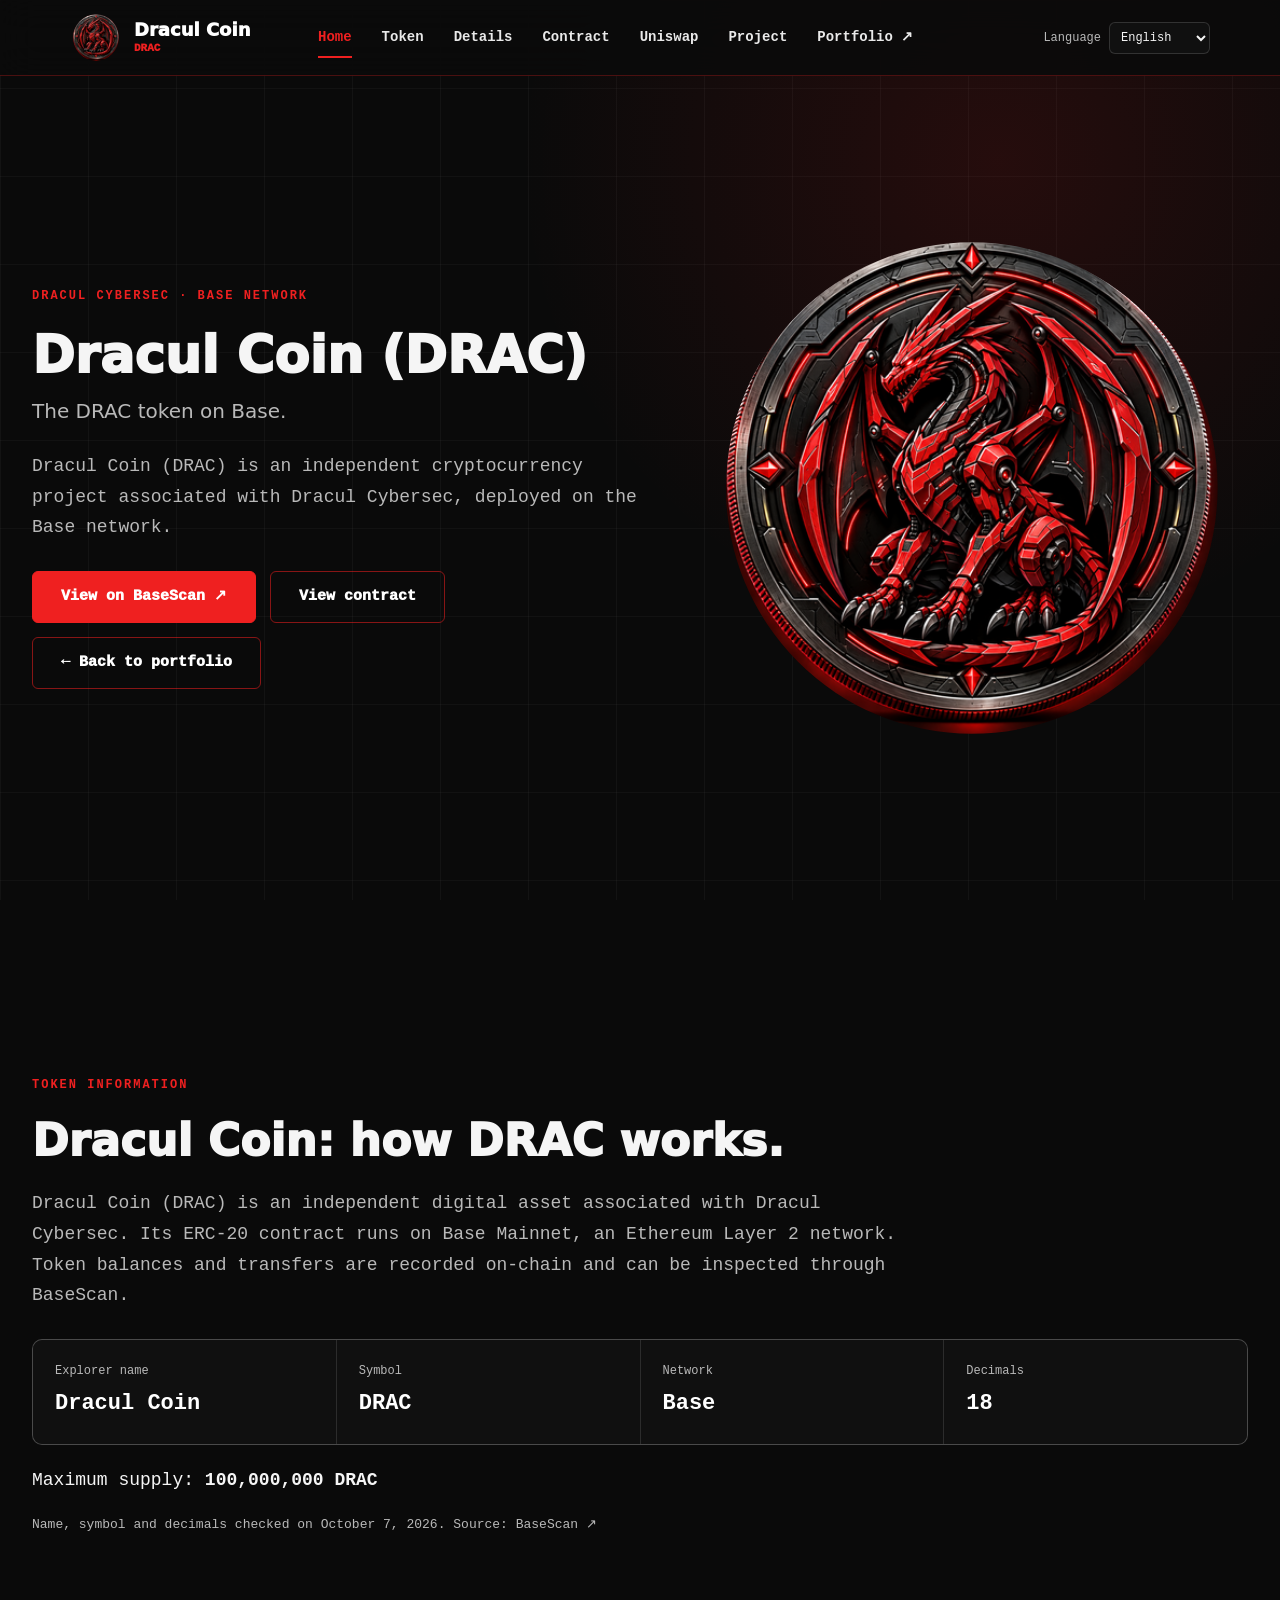
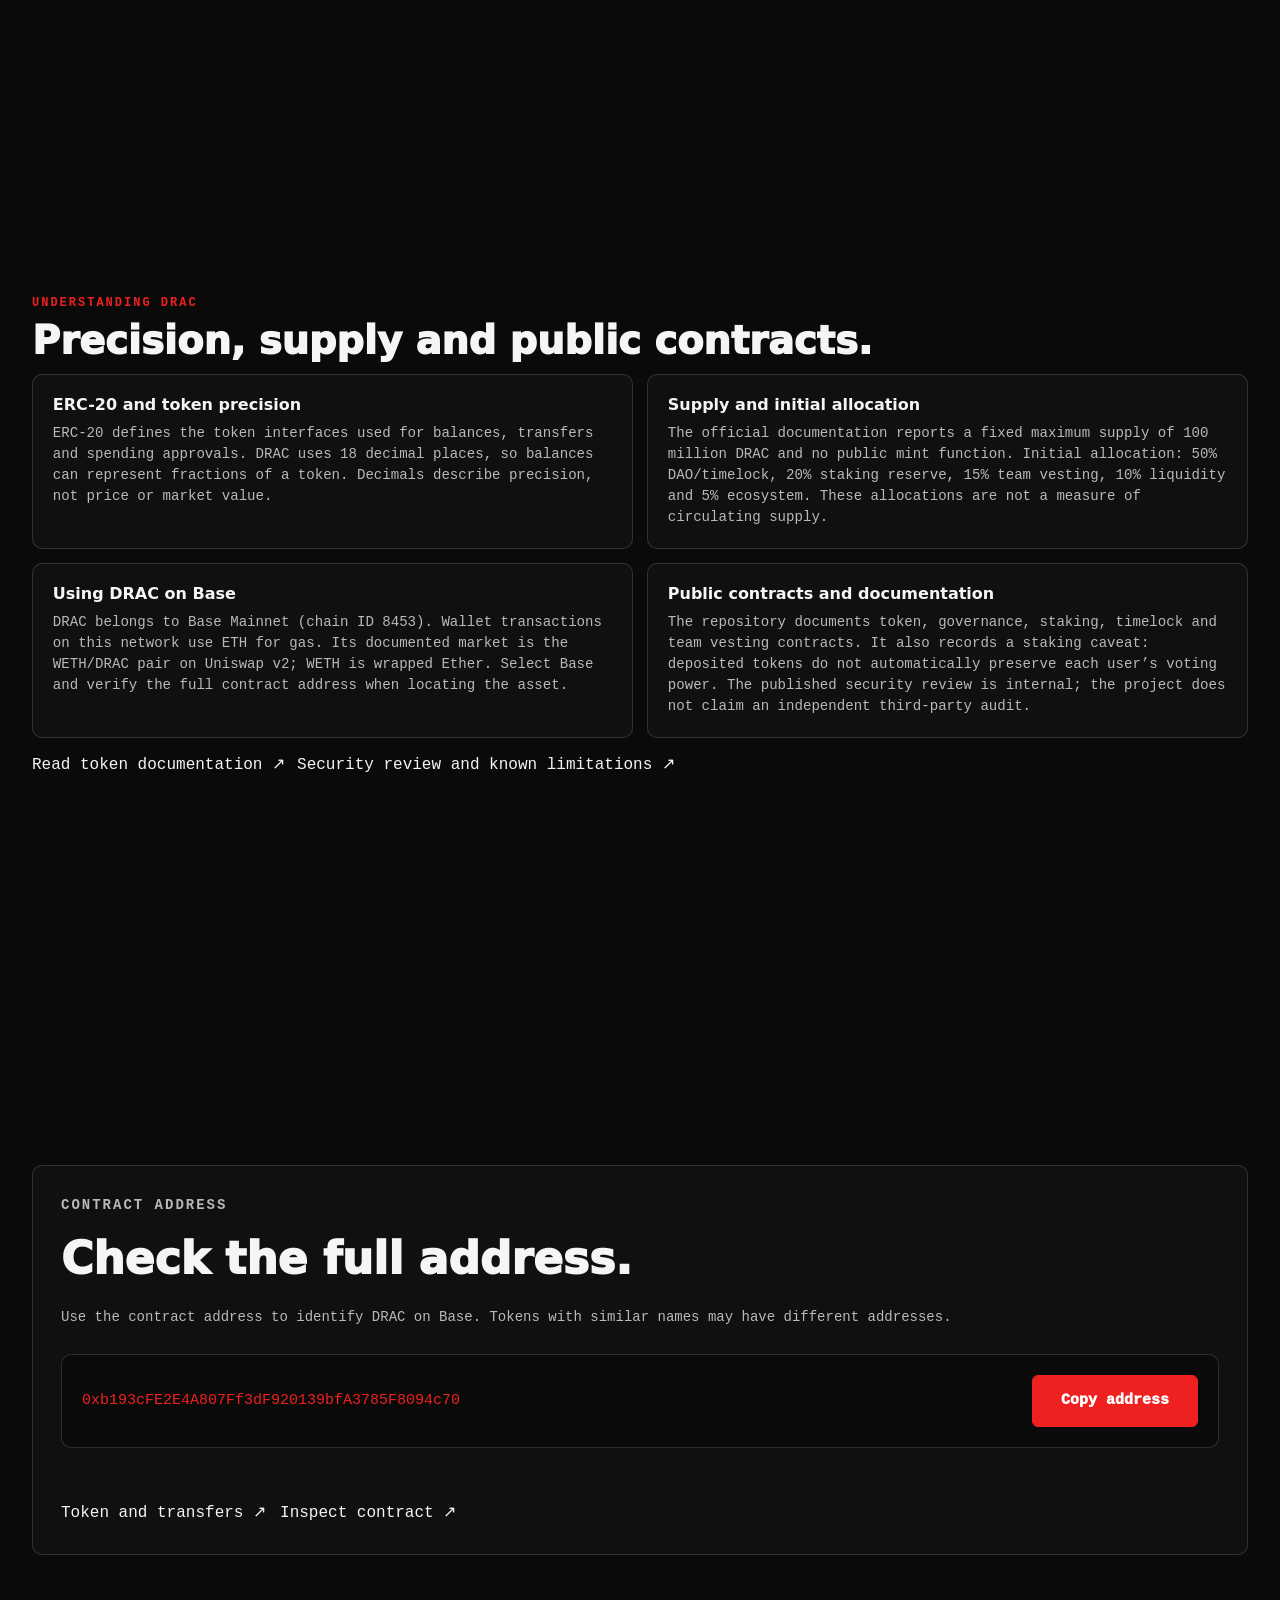
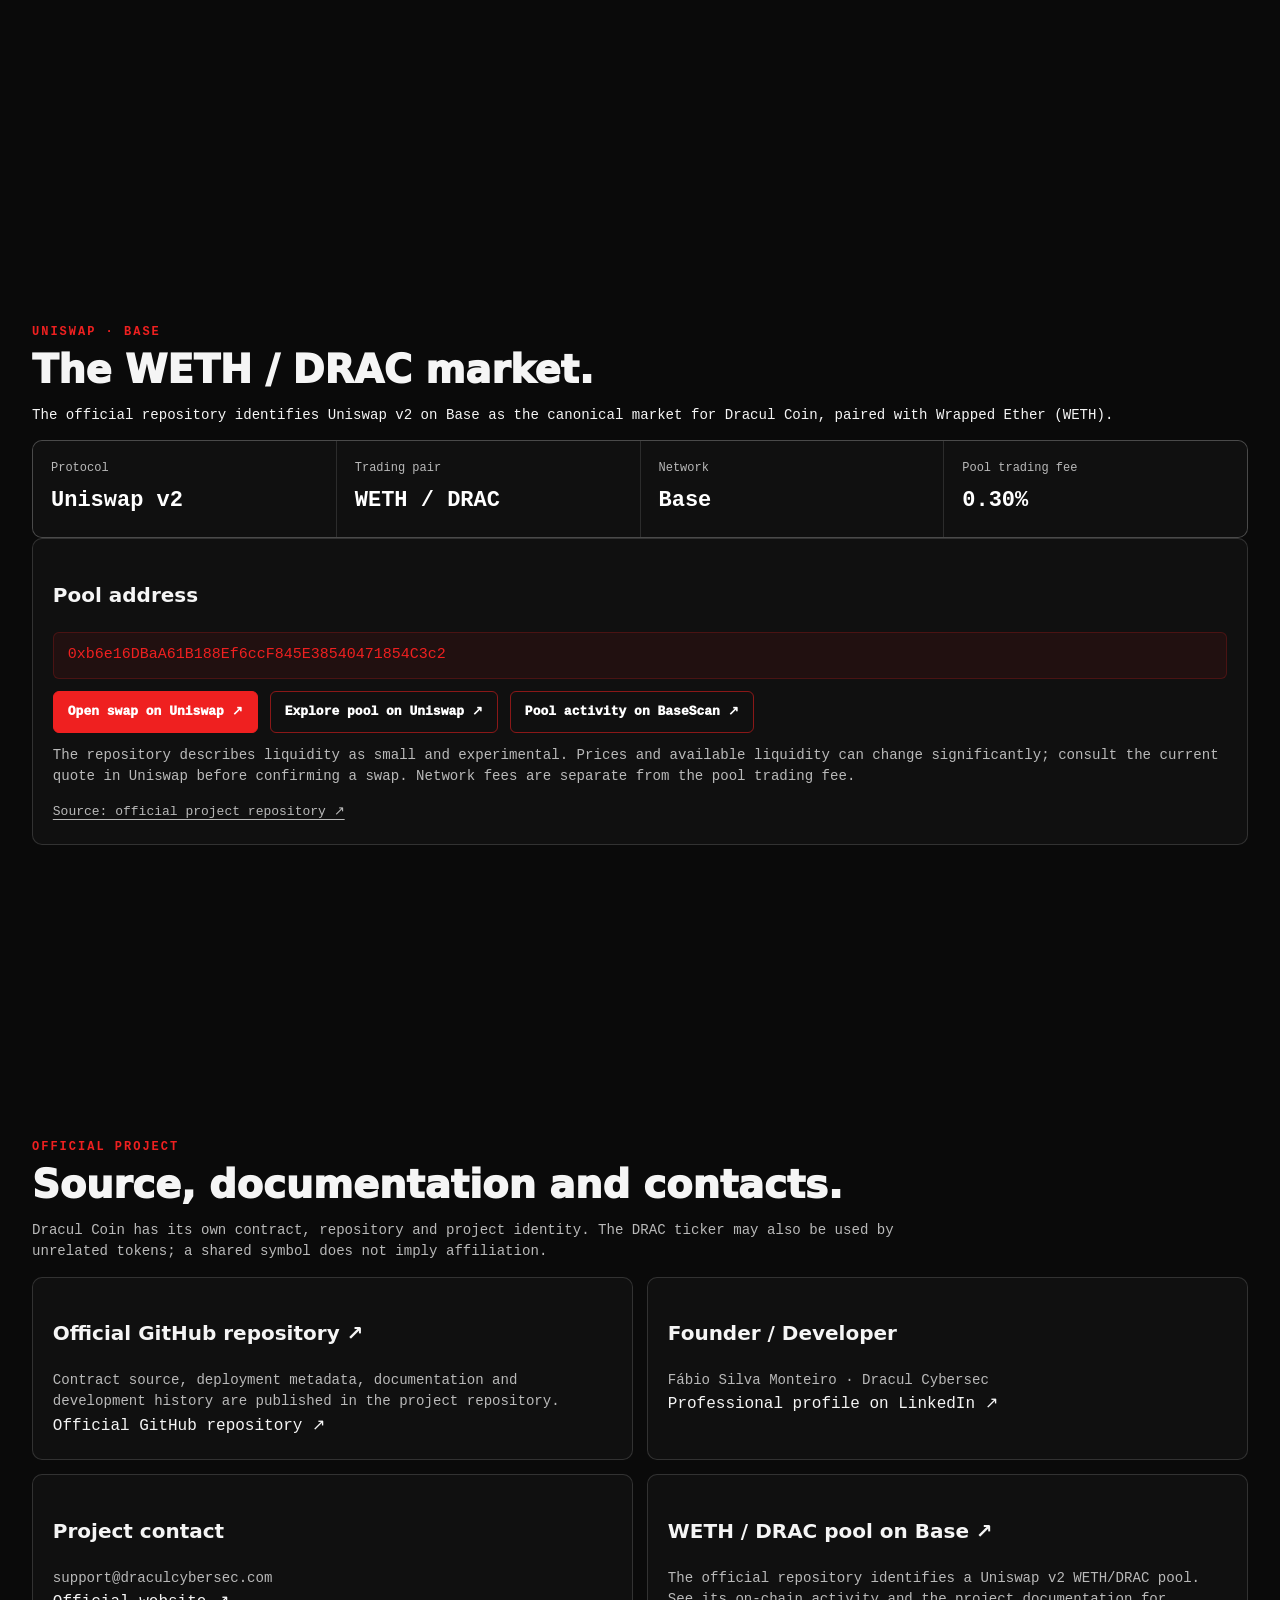
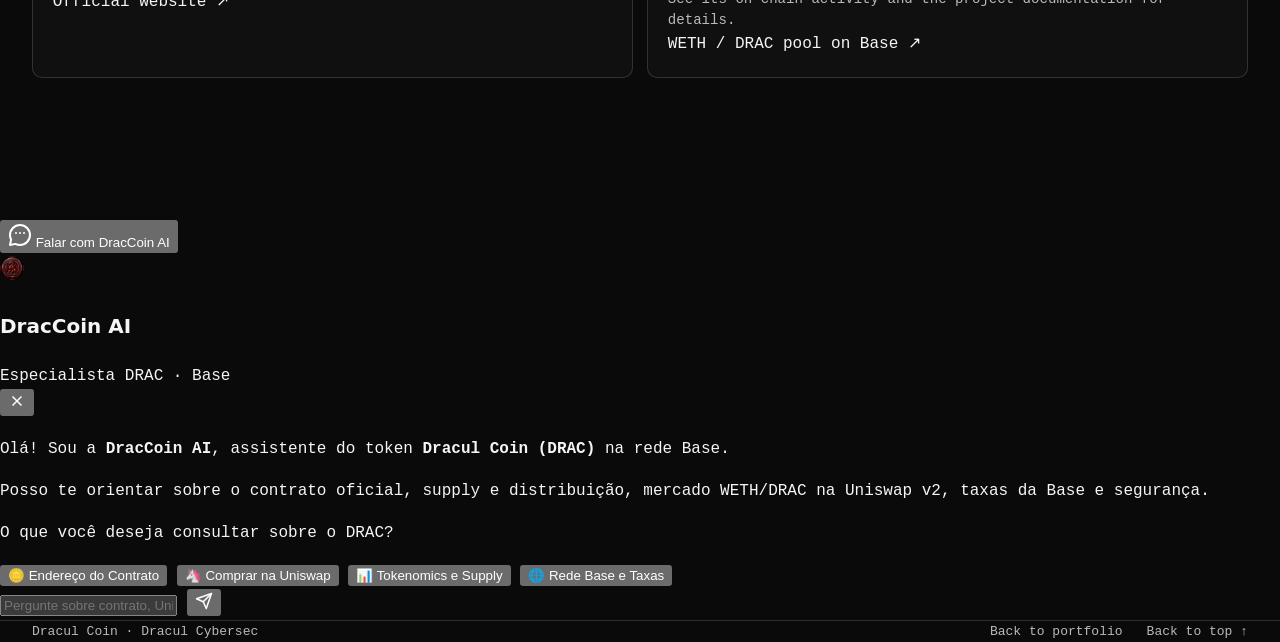
==== commit 80908f7d: "fix(draccoin): fit section content to desktop viewport without clipping" ====
--- a/docs/draccoin/index.html
+++ b/docs/draccoin/index.html
@@ -2,7 +2,7 @@
 
 <html lang="en"><head><script>document.documentElement.setAttribute('data-locale-initializing','');</script><meta charset="utf-8"/><meta content="width=device-width,initial-scale=1" name="viewport"/>
 <title>Dracul Coin (DRAC) | Dracul Cybersec</title><meta content="Discover Dracul Coin (DRAC), view its Base contract and consult token information on BaseScan." name="description"/>
-<link href="https://draculcybersec.com/draccoin/" rel="canonical"/><meta content="Dracul Coin (DRAC)" property="og:title"/><meta content="Discover Dracul Coin (DRAC), view its Base contract and consult token information on BaseScan." property="og:description"/><meta content="website" property="og:type"/><meta content="https://draculcybersec.com/draccoin/" property="og:url"/><meta content="https://draculcybersec.com/draccoin/assets/drac-coin-512.png" property="og:image"/><link href="assets/drac-logo-32.svg" rel="icon"/><link href="styles.css?v=20261013a" rel="stylesheet"/>
+<link href="https://draculcybersec.com/draccoin/" rel="canonical"/><meta content="Dracul Coin (DRAC)" property="og:title"/><meta content="Discover Dracul Coin (DRAC), view its Base contract and consult token information on BaseScan." property="og:description"/><meta content="website" property="og:type"/><meta content="https://draculcybersec.com/draccoin/" property="og:url"/><meta content="https://draculcybersec.com/draccoin/assets/drac-coin-512.png" property="og:image"/><link href="assets/drac-logo-32.svg" rel="icon"/><link href="styles.css?v=20261013e" rel="stylesheet"/>
 <link href="/shared-scale.css?v=20261011i" rel="stylesheet"/><link href="/shared-navbar.css?v=20261011i" rel="stylesheet"/><link href="/shared-chat.css?v=20261011i" rel="stylesheet"/></head><body class="coin-page" id="top"><a class="skip" data-i18n="skip" href="#main">Skip to content</a>
 <header class="site-header" data-header=""><a class="brand" href="./"><img alt="" height="512" src="assets/drac-coin-512.png" width="512"/><span><strong>Dracul Coin</strong><small>DRAC</small></span></a><button aria-controls="coin-nav" aria-expanded="false" aria-label="Open menu" class="nav-toggle" data-nav-toggle="" type="button"><span></span><span></span><span></span><span class="sr-only">Open menu</span></button><nav aria-label="Main navigation" class="nav" data-i18n-aria="navLabel" data-nav="" id="coin-nav"><div class="nav-mobile-top"><span class="nav-mobile-title" data-i18n="navMobileTitle">MENU // SYSTEM</span><span class="nav-mobile-badge" data-i18n="navMobileBadge">OFFENSIVE TERMINAL</span></div><div class="nav-links-list"><a class="is-active" href="#overview"><span class="nav-item-num">01</span><span class="nav-item-name" data-i18n="homeNav">Home</span><span aria-hidden="true" class="nav-item-arrow">→</span></a><a href="#token"><span class="nav-item-num">02</span><span class="nav-item-name" data-i18n="navToken">Token</span><span aria-hidden="true" class="nav-item-arrow">→</span></a><a href="#token-details"><span class="nav-item-num">03</span><span class="nav-item-name" data-i18n="detailsNav">Details</span><span aria-hidden="true" class="nav-item-arrow">→</span></a><a href="#contrato"><span class="nav-item-num">04</span><span class="nav-item-name" data-i18n="navContract">Contract</span><span aria-hidden="true" class="nav-item-arrow">→</span></a><a href="#uniswap"><span class="nav-item-num">05</span><span class="nav-item-name" data-i18n="uniswap">Uniswap</span><span aria-hidden="true" class="nav-item-arrow">→</span></a><a href="#project"><span class="nav-item-num">06</span><span class="nav-item-name" data-i18n="projectNav">Project</span><span aria-hidden="true" class="nav-item-arrow">→</span></a><a href="/"><span class="nav-item-num">07</span><span class="nav-item-name" data-i18n="portfolio">Portfolio ↗</span><span aria-hidden="true" class="nav-item-arrow">→</span></a></div><div class="nav-cta-box"><a class="nav-cta-btn" href="/#contato"><span class="nav-cta-desktop" data-i18n="navCtaDesktop">Contact</span><span class="nav-cta-mobile" data-i18n="navCtaMobile">TALK TO SPECIALISTS</span><span aria-hidden="true" class="nav-cta-arrow">→</span></a></div><div class="nav-mobile-bottom"><div class="nav-status-indicator"><span class="pulse-dot"></span><span data-i18n="navStatusIndicator">DRACUL CYBERSEC // RED TEAM</span></div><span class="nav-system-status" data-i18n="navSystemStatus">ONLINE</span></div></nav><label class="portfolio-language language-picker"><span data-i18n="language">Language</span><select aria-label="Language" data-i18n-aria="language" id="language"><option lang="en" value="en">English</option><option lang="es" value="es">Español</option><option lang="pt-BR" value="pt">Português</option></select></label></header>
 <main id="main"><section class="wrap hero" id="overview"><div aria-labelledby="section-heading-0" class="section-content" role="region" tabindex="0"><div><p class="eyebrow" data-i18n="eyebrow">DRACUL CYBERSEC · BASE NETWORK</p><h1 id="section-heading-0">Dracul Coin (DRAC)<span data-i18n="tagline">The DRAC token on Base.</span></h1><p class="lead" data-i18n="lead">Dracul Coin (DRAC) is an independent cryptocurrency project associated with Dracul Cybersec, deployed on the Base network.</p><div class="actions"><a class="button" data-i18n="explorer" href="https://basescan.org/token/0xb193cFE2E4A807Ff3dF920139bfA3785F8094c70" rel="noopener noreferrer" target="_blank">View on BaseScan ↗</a><a class="button secondary" data-i18n="viewContract" href="#contrato">View contract</a><a class="button secondary" data-i18n="back" href="/">← Back to portfolio</a></div></div><div class="coin"><img alt="Dracul Coin emblem with a red dragon" data-i18n-alt="coinAlt" height="512" src="assets/drac-coin-512.png" width="512"/></div></div></section>
@@ -66,4 +66,4 @@
 </form>
 </div>
 </div>
-<footer class="wrap"><span>Dracul Coin · Dracul Cybersec</span><a data-i18n="back" href="/">Back to portfolio</a><a data-i18n="top" href="#top">Back to top ↑</a></footer><script defer="" src="/locale.js?v=20261011i"></script><script defer="" src="script.js?v=20261011i"></script><script defer="" src="section-scroll.js?v=20261013b"></script></body></html>+<footer class="wrap"><span>Dracul Coin · Dracul Cybersec</span><a data-i18n="back" href="/">Back to portfolio</a><a data-i18n="top" href="#top">Back to top ↑</a></footer><script defer="" src="/locale.js?v=20261011i"></script><script defer="" src="script.js?v=20261011i"></script><script defer="" src="section-scroll.js?v=20261013c"></script></body></html>
--- a/docs/draccoin/styles.css
+++ b/docs/draccoin/styles.css
@@ -963,3 +963,80 @@
     gap:16px;
   }
 }
+
+/*
+ * Desktop section frames: keep all text visible inside a single viewport when
+ * space permits. On short/zoomed screens the section may grow naturally rather
+ * than clipping content or introducing a second (red) scrollbar.
+ * Preserve the section wheel navigation from section-scroll.js.
+ */
+@media (min-width:781px) {
+  body.coin-page main > section:not(.hero) {
+    padding-block:clamp(12px,2.3vh,24px);
+  }
+
+  body.coin-page main > section:is(#token-details,#uniswap,#project) .eyebrow {
+    margin-bottom:8px;
+  }
+  body.coin-page main > section:is(#token-details,#uniswap,#project) h2 {
+    font-size:clamp(28px,3vw,43px);
+    line-height:1.1;
+    margin:6px 0 12px;
+  }
+  body.coin-page main > section:is(#token-details,#uniswap,#project) .actions {
+    margin-top:14px;
+    gap:12px;
+  }
+  body.coin-page main > section:is(#token-details,#uniswap,#project) .panel {
+    padding:clamp(15px,2.2vh,24px);
+  }
+
+  body.coin-page #token-details .token-explainer {
+    margin-top:12px;
+    gap:14px;
+  }
+  body.coin-page #token-details .token-explainer h3 {
+    font-size:clamp(16px,1.15vw,19px);
+    line-height:1.25;
+    margin-bottom:8px;
+  }
+  body.coin-page #token-details .token-explainer p,
+  body.coin-page #project .project-grid p,
+  body.coin-page #uniswap .section-content > p:not(.eyebrow),
+  body.coin-page #uniswap .market-panel p {
+    font-size:clamp(13px,1.1vw,16px);
+    line-height:1.5;
+  }
+
+  body.coin-page #uniswap .metrics {
+    margin-top:14px;
+  }
+  body.coin-page #uniswap .metrics div {
+    padding:clamp(12px,2vh,20px);
+  }
+  body.coin-page #uniswap .metrics strong {
+    font-size:clamp(17px,1.8vw,22px);
+  }
+  body.coin-page #uniswap .market-panel code {
+    margin:8px 0 12px;
+  }
+  body.coin-page #uniswap .market-panel .actions {
+    margin:12px 0;
+  }
+  body.coin-page #uniswap .market-panel .button {
+    min-height:42px;
+    padding:10px 14px;
+    font-size:13px;
+  }
+  body.coin-page #uniswap .market-panel p {
+    margin:12px 0 8px;
+  }
+
+  body.coin-page #project .project-grid {
+    gap:14px;
+  }
+  body.coin-page #project .intro {
+    font-size:clamp(13px,1.1vw,16px);
+    line-height:1.5;
+  }
+}
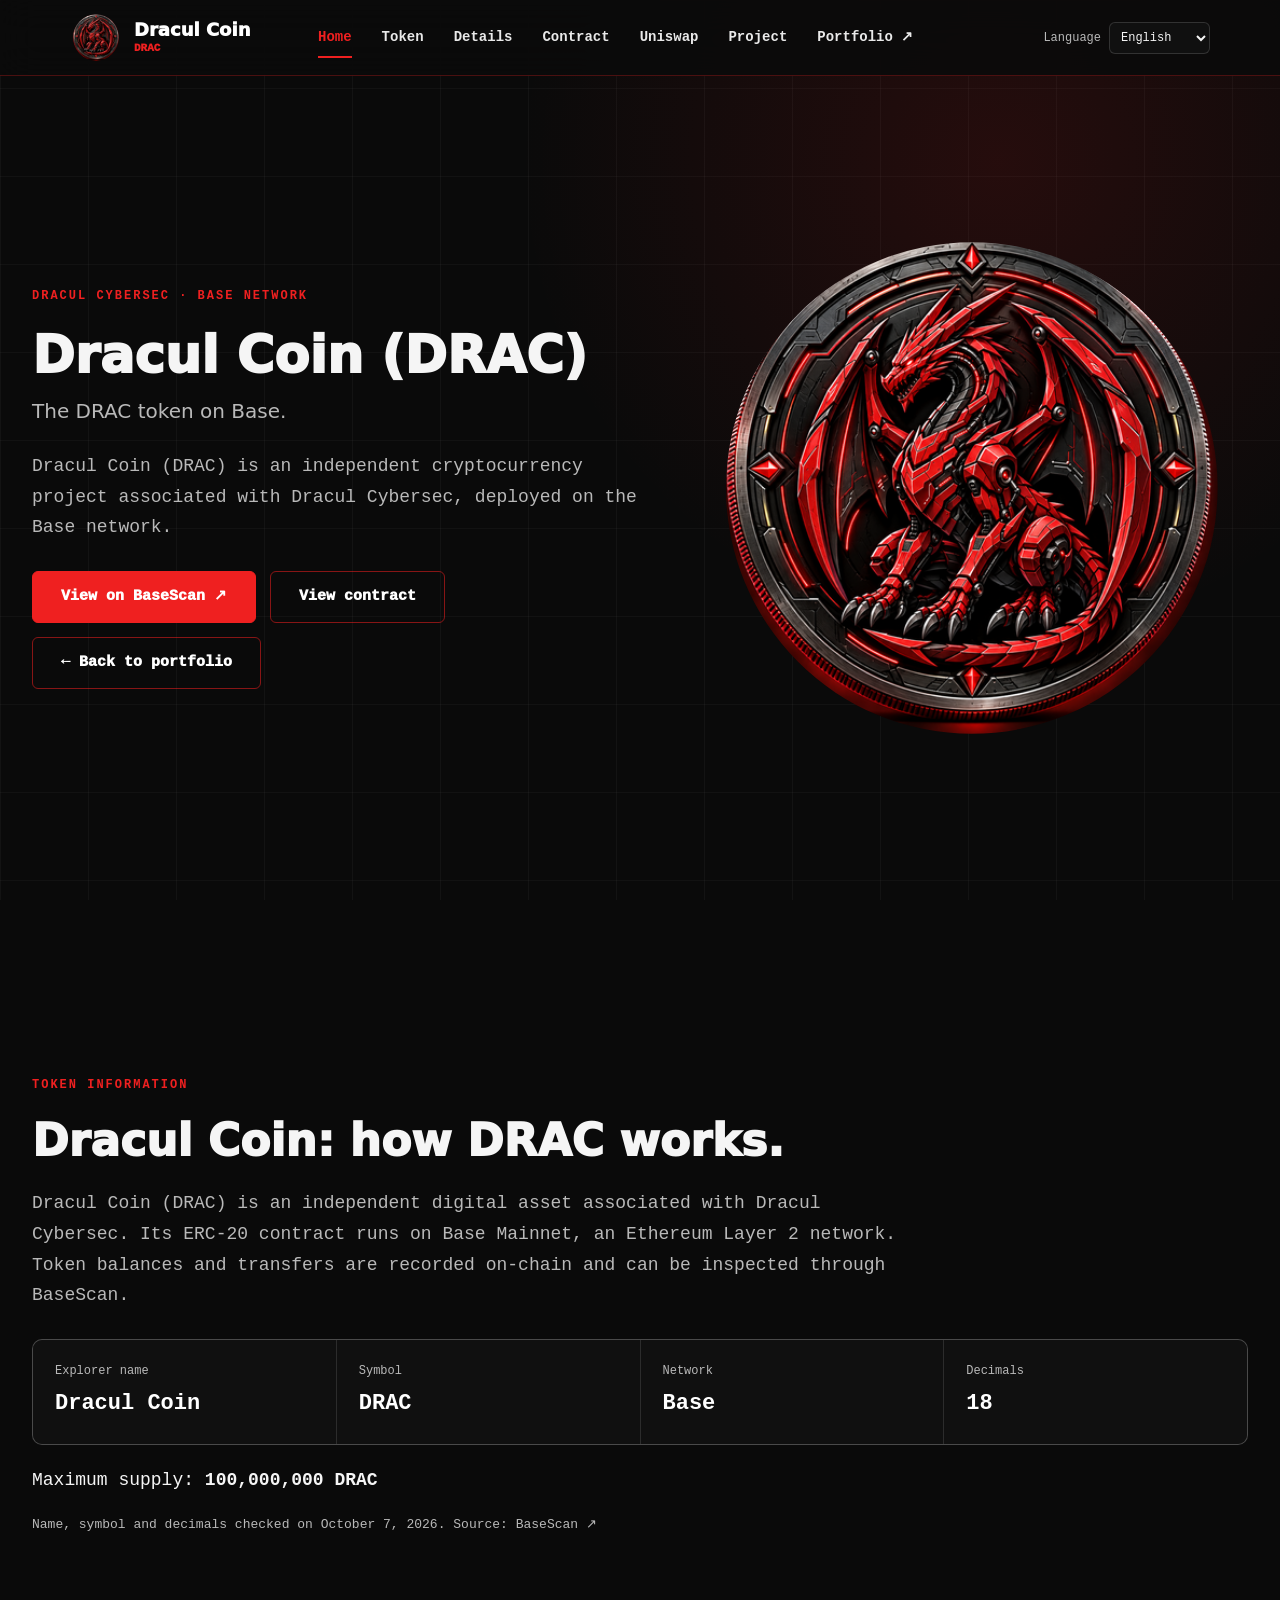
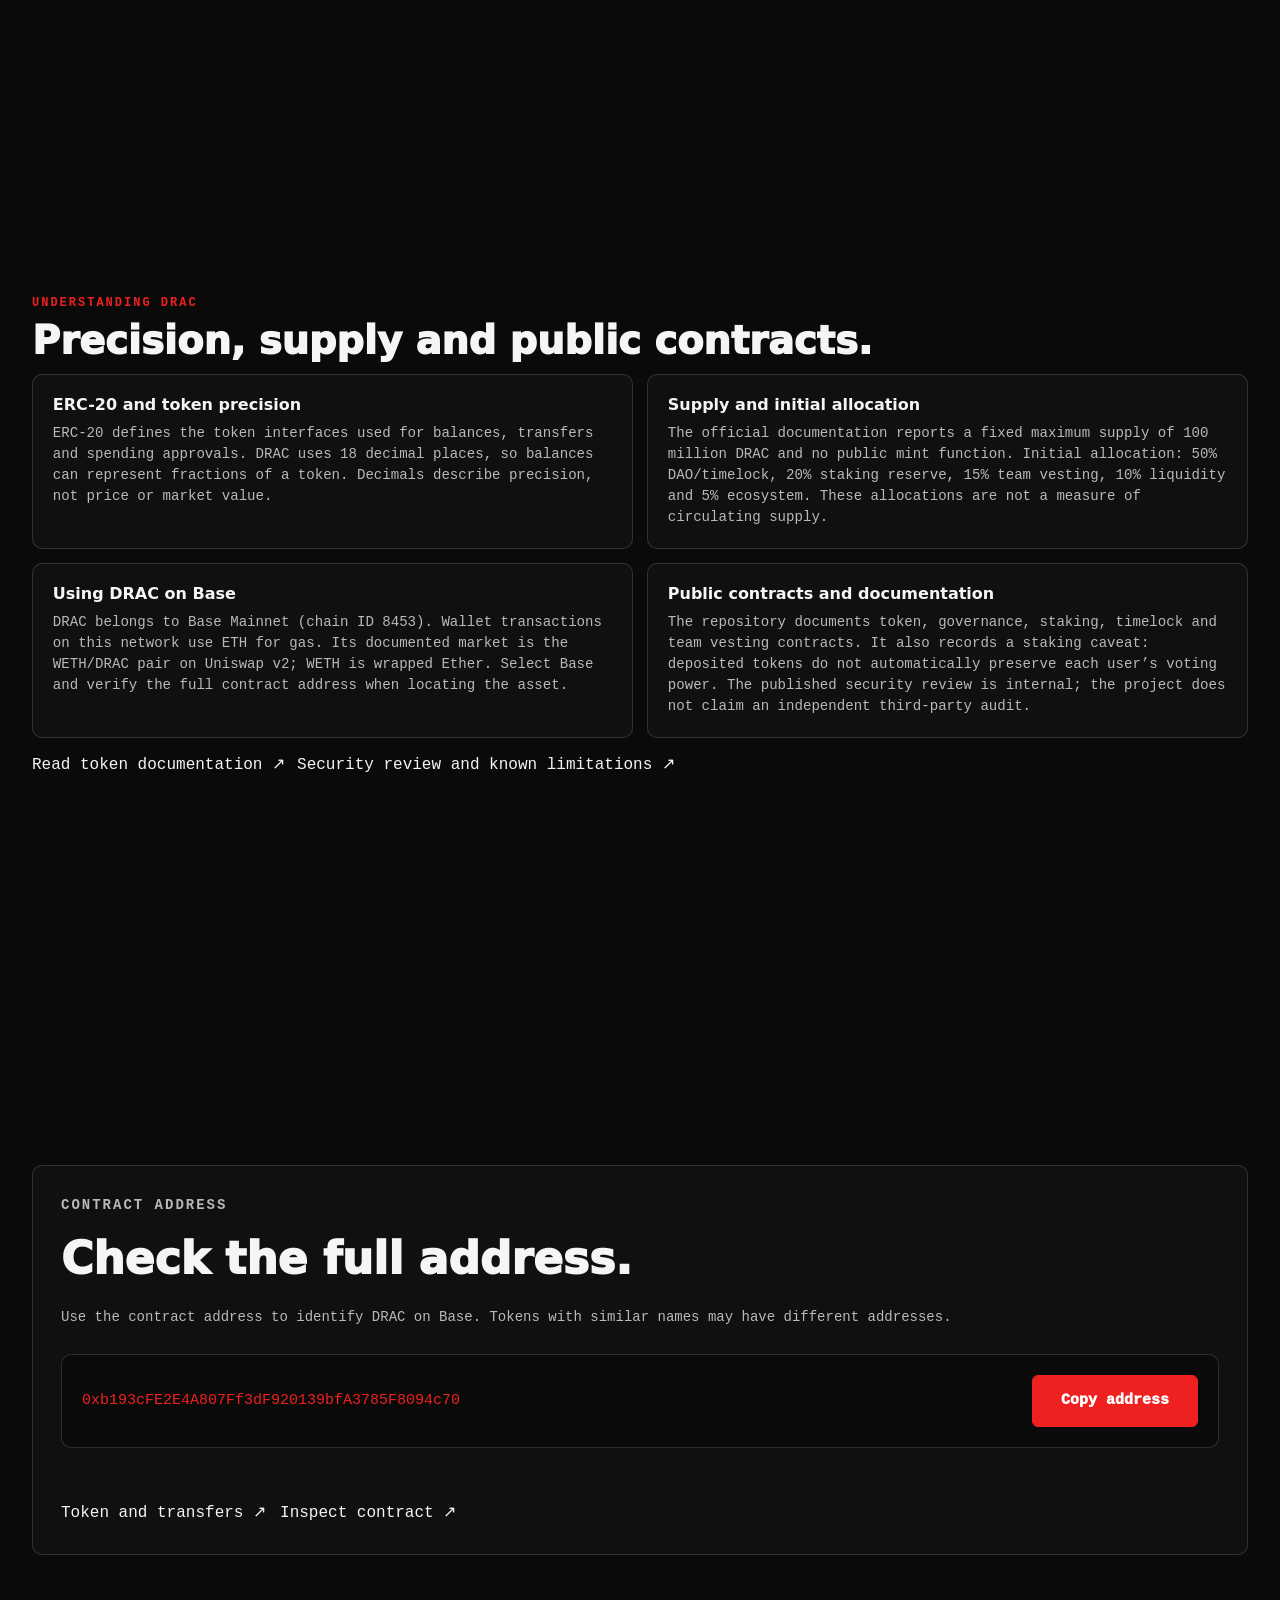
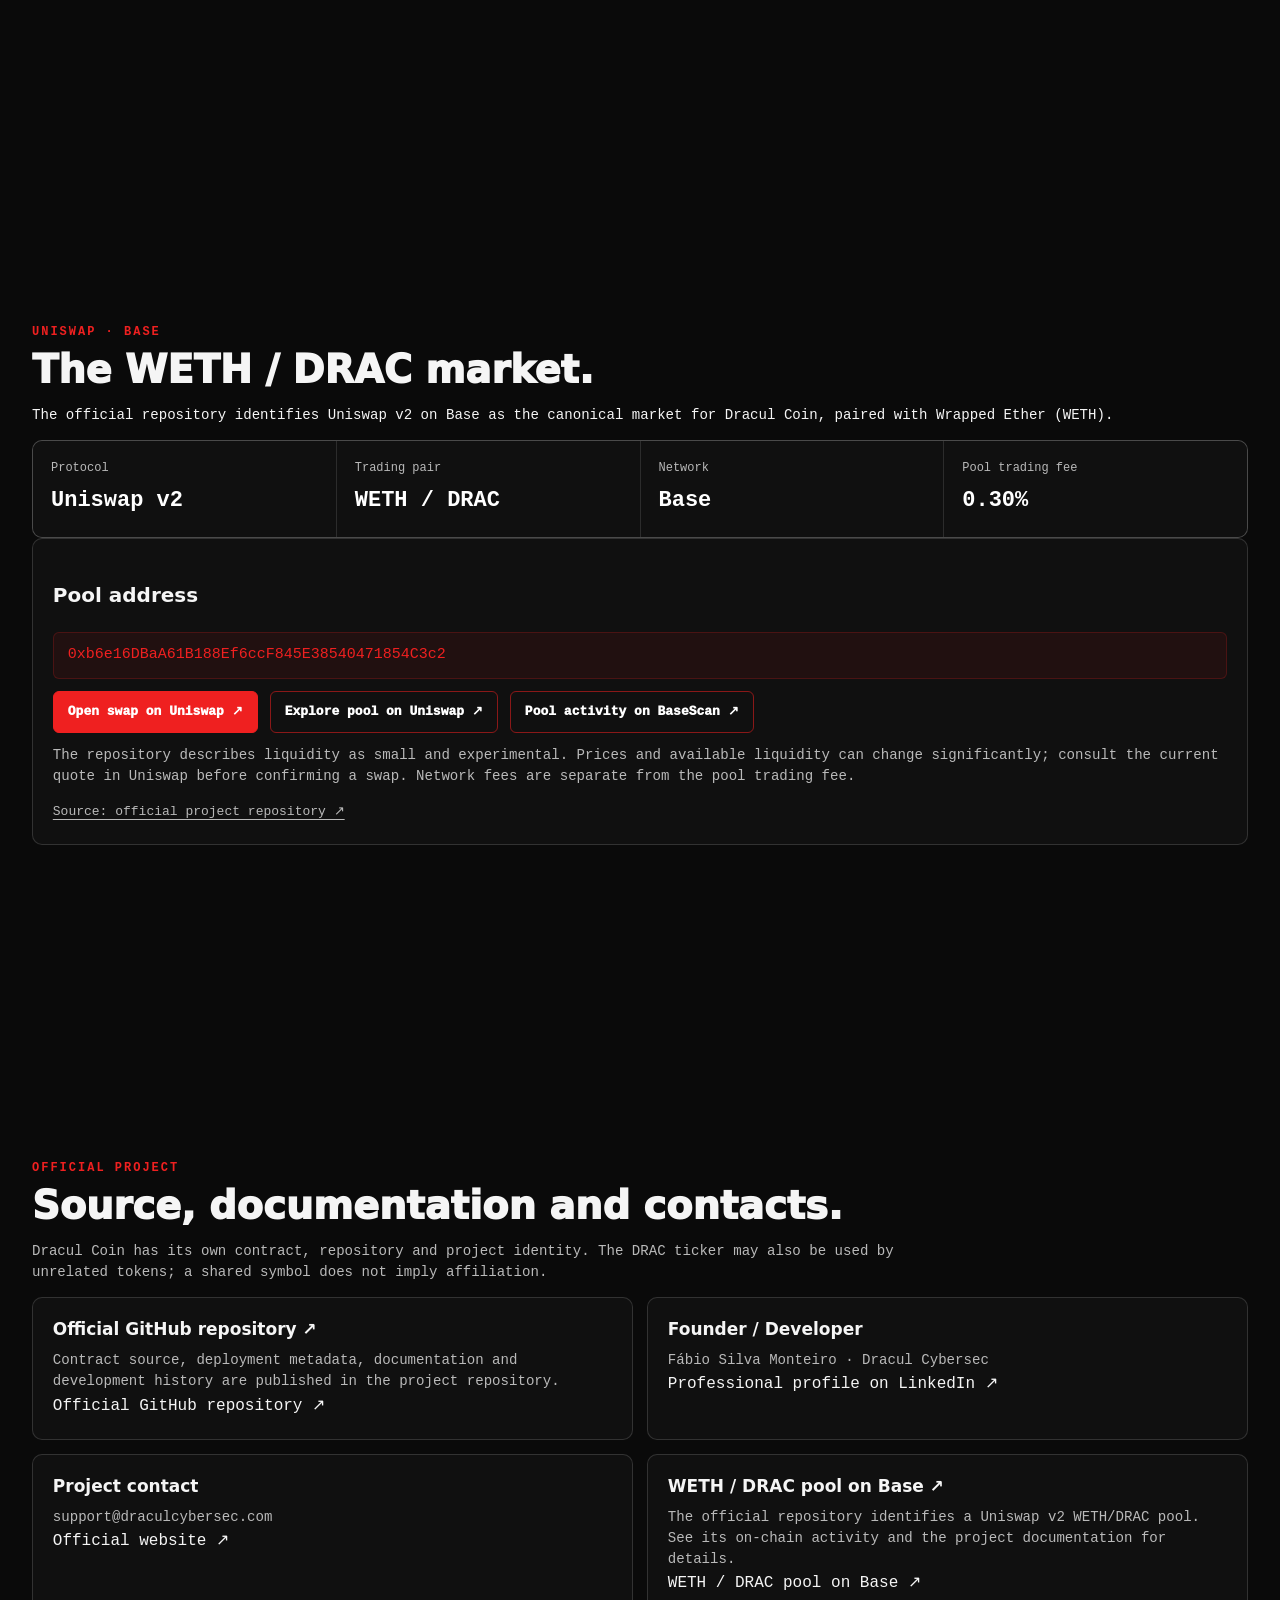
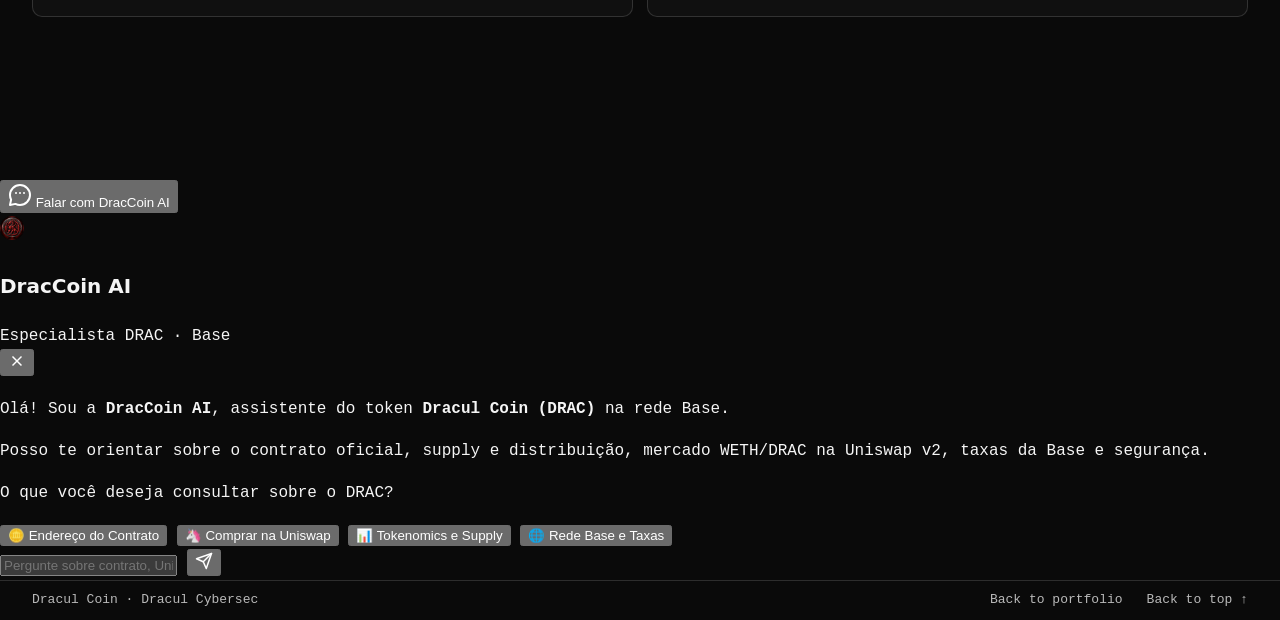
==== commit 9bab8972: "fix(draccoin): fit Project footer into final snap section viewport" ====
--- a/docs/draccoin/index.html
+++ b/docs/draccoin/index.html
@@ -2,7 +2,7 @@
 
 <html lang="en"><head><script>document.documentElement.setAttribute('data-locale-initializing','');</script><meta charset="utf-8"/><meta content="width=device-width,initial-scale=1" name="viewport"/>
 <title>Dracul Coin (DRAC) | Dracul Cybersec</title><meta content="Discover Dracul Coin (DRAC), view its Base contract and consult token information on BaseScan." name="description"/>
-<link href="https://draculcybersec.com/draccoin/" rel="canonical"/><meta content="Dracul Coin (DRAC)" property="og:title"/><meta content="Discover Dracul Coin (DRAC), view its Base contract and consult token information on BaseScan." property="og:description"/><meta content="website" property="og:type"/><meta content="https://draculcybersec.com/draccoin/" property="og:url"/><meta content="https://draculcybersec.com/draccoin/assets/drac-coin-512.png" property="og:image"/><link href="assets/drac-logo-32.svg" rel="icon"/><link href="styles.css?v=20261013e" rel="stylesheet"/>
+<link href="https://draculcybersec.com/draccoin/" rel="canonical"/><meta content="Dracul Coin (DRAC)" property="og:title"/><meta content="Discover Dracul Coin (DRAC), view its Base contract and consult token information on BaseScan." property="og:description"/><meta content="website" property="og:type"/><meta content="https://draculcybersec.com/draccoin/" property="og:url"/><meta content="https://draculcybersec.com/draccoin/assets/drac-coin-512.png" property="og:image"/><link href="assets/drac-logo-32.svg" rel="icon"/><link href="styles.css?v=20261013g" rel="stylesheet"/>
 <link href="/shared-scale.css?v=20261011i" rel="stylesheet"/><link href="/shared-navbar.css?v=20261011i" rel="stylesheet"/><link href="/shared-chat.css?v=20261011i" rel="stylesheet"/></head><body class="coin-page" id="top"><a class="skip" data-i18n="skip" href="#main">Skip to content</a>
 <header class="site-header" data-header=""><a class="brand" href="./"><img alt="" height="512" src="assets/drac-coin-512.png" width="512"/><span><strong>Dracul Coin</strong><small>DRAC</small></span></a><button aria-controls="coin-nav" aria-expanded="false" aria-label="Open menu" class="nav-toggle" data-nav-toggle="" type="button"><span></span><span></span><span></span><span class="sr-only">Open menu</span></button><nav aria-label="Main navigation" class="nav" data-i18n-aria="navLabel" data-nav="" id="coin-nav"><div class="nav-mobile-top"><span class="nav-mobile-title" data-i18n="navMobileTitle">MENU // SYSTEM</span><span class="nav-mobile-badge" data-i18n="navMobileBadge">OFFENSIVE TERMINAL</span></div><div class="nav-links-list"><a class="is-active" href="#overview"><span class="nav-item-num">01</span><span class="nav-item-name" data-i18n="homeNav">Home</span><span aria-hidden="true" class="nav-item-arrow">→</span></a><a href="#token"><span class="nav-item-num">02</span><span class="nav-item-name" data-i18n="navToken">Token</span><span aria-hidden="true" class="nav-item-arrow">→</span></a><a href="#token-details"><span class="nav-item-num">03</span><span class="nav-item-name" data-i18n="detailsNav">Details</span><span aria-hidden="true" class="nav-item-arrow">→</span></a><a href="#contrato"><span class="nav-item-num">04</span><span class="nav-item-name" data-i18n="navContract">Contract</span><span aria-hidden="true" class="nav-item-arrow">→</span></a><a href="#uniswap"><span class="nav-item-num">05</span><span class="nav-item-name" data-i18n="uniswap">Uniswap</span><span aria-hidden="true" class="nav-item-arrow">→</span></a><a href="#project"><span class="nav-item-num">06</span><span class="nav-item-name" data-i18n="projectNav">Project</span><span aria-hidden="true" class="nav-item-arrow">→</span></a><a href="/"><span class="nav-item-num">07</span><span class="nav-item-name" data-i18n="portfolio">Portfolio ↗</span><span aria-hidden="true" class="nav-item-arrow">→</span></a></div><div class="nav-cta-box"><a class="nav-cta-btn" href="/#contato"><span class="nav-cta-desktop" data-i18n="navCtaDesktop">Contact</span><span class="nav-cta-mobile" data-i18n="navCtaMobile">TALK TO SPECIALISTS</span><span aria-hidden="true" class="nav-cta-arrow">→</span></a></div><div class="nav-mobile-bottom"><div class="nav-status-indicator"><span class="pulse-dot"></span><span data-i18n="navStatusIndicator">DRACUL CYBERSEC // RED TEAM</span></div><span class="nav-system-status" data-i18n="navSystemStatus">ONLINE</span></div></nav><label class="portfolio-language language-picker"><span data-i18n="language">Language</span><select aria-label="Language" data-i18n-aria="language" id="language"><option lang="en" value="en">English</option><option lang="es" value="es">Español</option><option lang="pt-BR" value="pt">Português</option></select></label></header>
 <main id="main"><section class="wrap hero" id="overview"><div aria-labelledby="section-heading-0" class="section-content" role="region" tabindex="0"><div><p class="eyebrow" data-i18n="eyebrow">DRACUL CYBERSEC · BASE NETWORK</p><h1 id="section-heading-0">Dracul Coin (DRAC)<span data-i18n="tagline">The DRAC token on Base.</span></h1><p class="lead" data-i18n="lead">Dracul Coin (DRAC) is an independent cryptocurrency project associated with Dracul Cybersec, deployed on the Base network.</p><div class="actions"><a class="button" data-i18n="explorer" href="https://basescan.org/token/0xb193cFE2E4A807Ff3dF920139bfA3785F8094c70" rel="noopener noreferrer" target="_blank">View on BaseScan ↗</a><a class="button secondary" data-i18n="viewContract" href="#contrato">View contract</a><a class="button secondary" data-i18n="back" href="/">← Back to portfolio</a></div></div><div class="coin"><img alt="Dracul Coin emblem with a red dragon" data-i18n-alt="coinAlt" height="512" src="assets/drac-coin-512.png" width="512"/></div></div></section>
--- a/docs/draccoin/styles.css
+++ b/docs/draccoin/styles.css
@@ -1040,3 +1040,57 @@
     line-height:1.5;
   }
 }
+
+/* Keep the translated Uniswap panel within short, narrow desktop frames. */
+@media (min-width:781px) and (max-width:1100px) {
+  body.coin-page #uniswap .market-panel {
+    padding:clamp(12px,1.7vh,17px);
+  }
+  body.coin-page #uniswap .market-panel code {
+    margin:6px 0 8px;
+    padding:8px 12px;
+  }
+  body.coin-page #uniswap .market-panel .actions {
+    margin:8px 0;
+  }
+  body.coin-page #uniswap .market-panel .button {
+    min-height:38px;
+    padding:8px 12px;
+    font-size:12.5px;
+  }
+  body.coin-page #uniswap .market-panel p {
+    margin:8px 0 6px;
+  }
+}
+
+/*
+ * The footer is part of the final Project viewport, not an additional
+ * scroll step. Reserve its height in the last section so navigation to
+ * #project keeps both the cards and bottom links inside the visible frame.
+ * On very short viewports content can still grow naturally instead of
+ * being clipped or put inside a nested scrollbar.
+ */
+@media (min-width:781px) {
+  body.coin-page { --coin-footer-frame-height:40px; }
+  body.coin-page main > section#project {
+    min-height:calc(100svh - var(--header-height) - var(--coin-footer-frame-height));
+  }
+  body.coin-page #project .project-grid h3 {
+    margin:0 0 10px;
+    font-size:clamp(17px,1.25vw,20px);
+    line-height:1.3;
+  }
+  body.coin-page > footer.wrap {
+    min-height:var(--coin-footer-frame-height);
+    padding-block:8px;
+    align-items:center;
+  }
+}
+@media (min-width:781px) and (max-height:700px) {
+  body.coin-page #project .panel { padding:10px 14px; }
+  body.coin-page #project .project-grid { gap:10px; }
+  body.coin-page #project h2 { margin:4px 0 8px; }
+}
+@media (min-width:781px) and (max-height:600px) {
+  body.coin-page main > section#project { padding-block:6px; }
+}
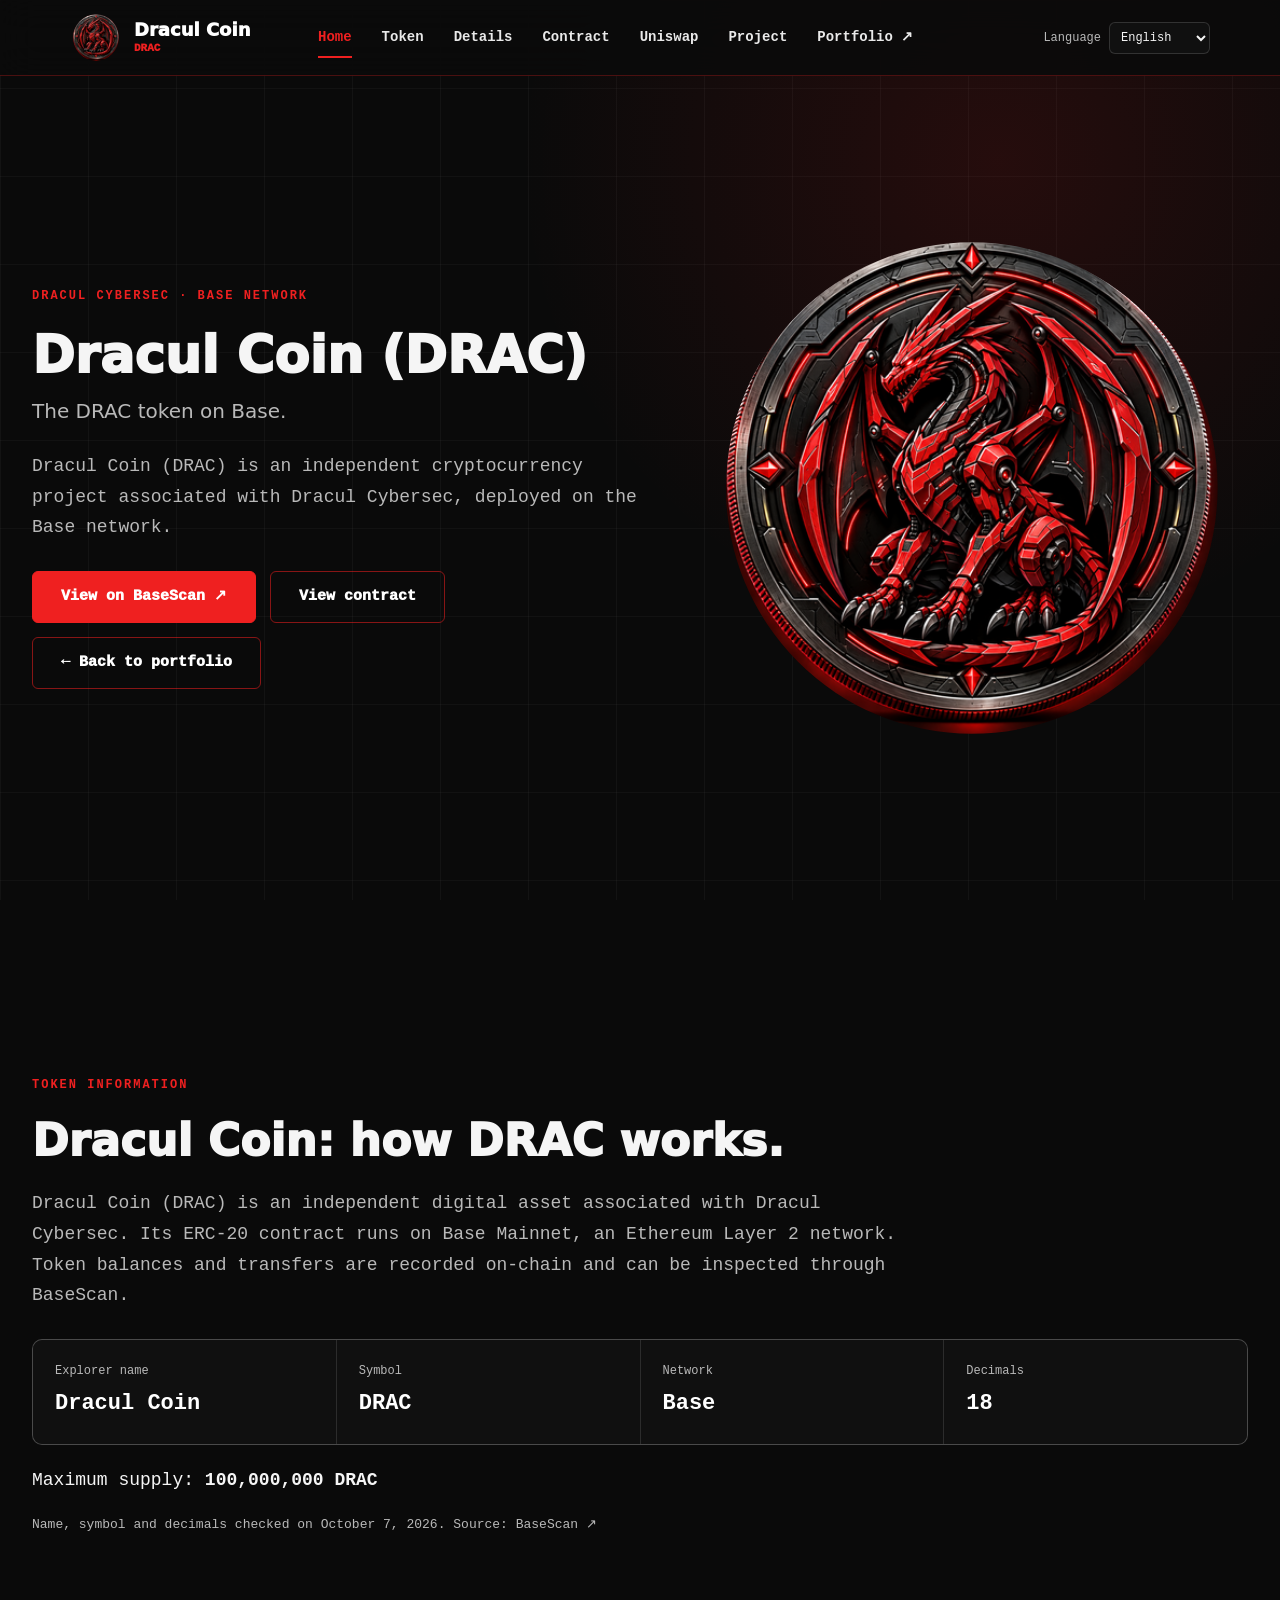
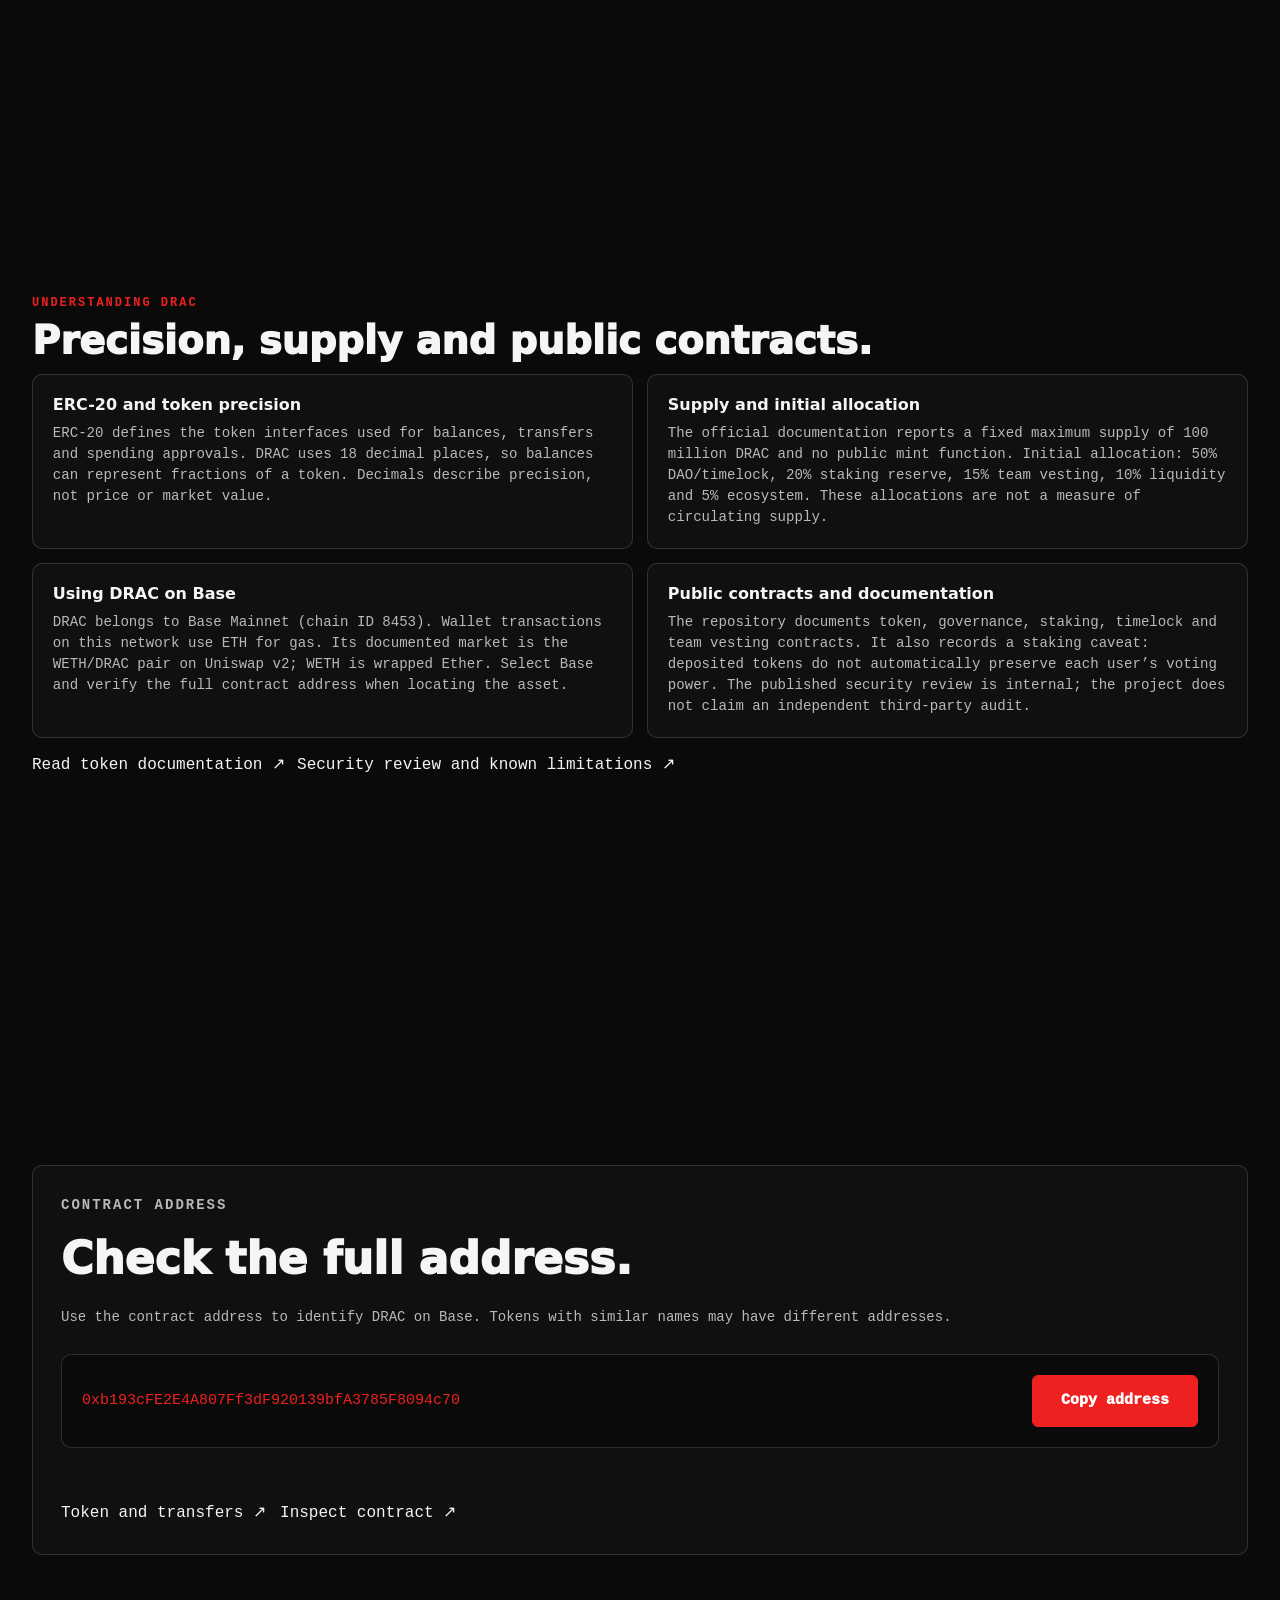
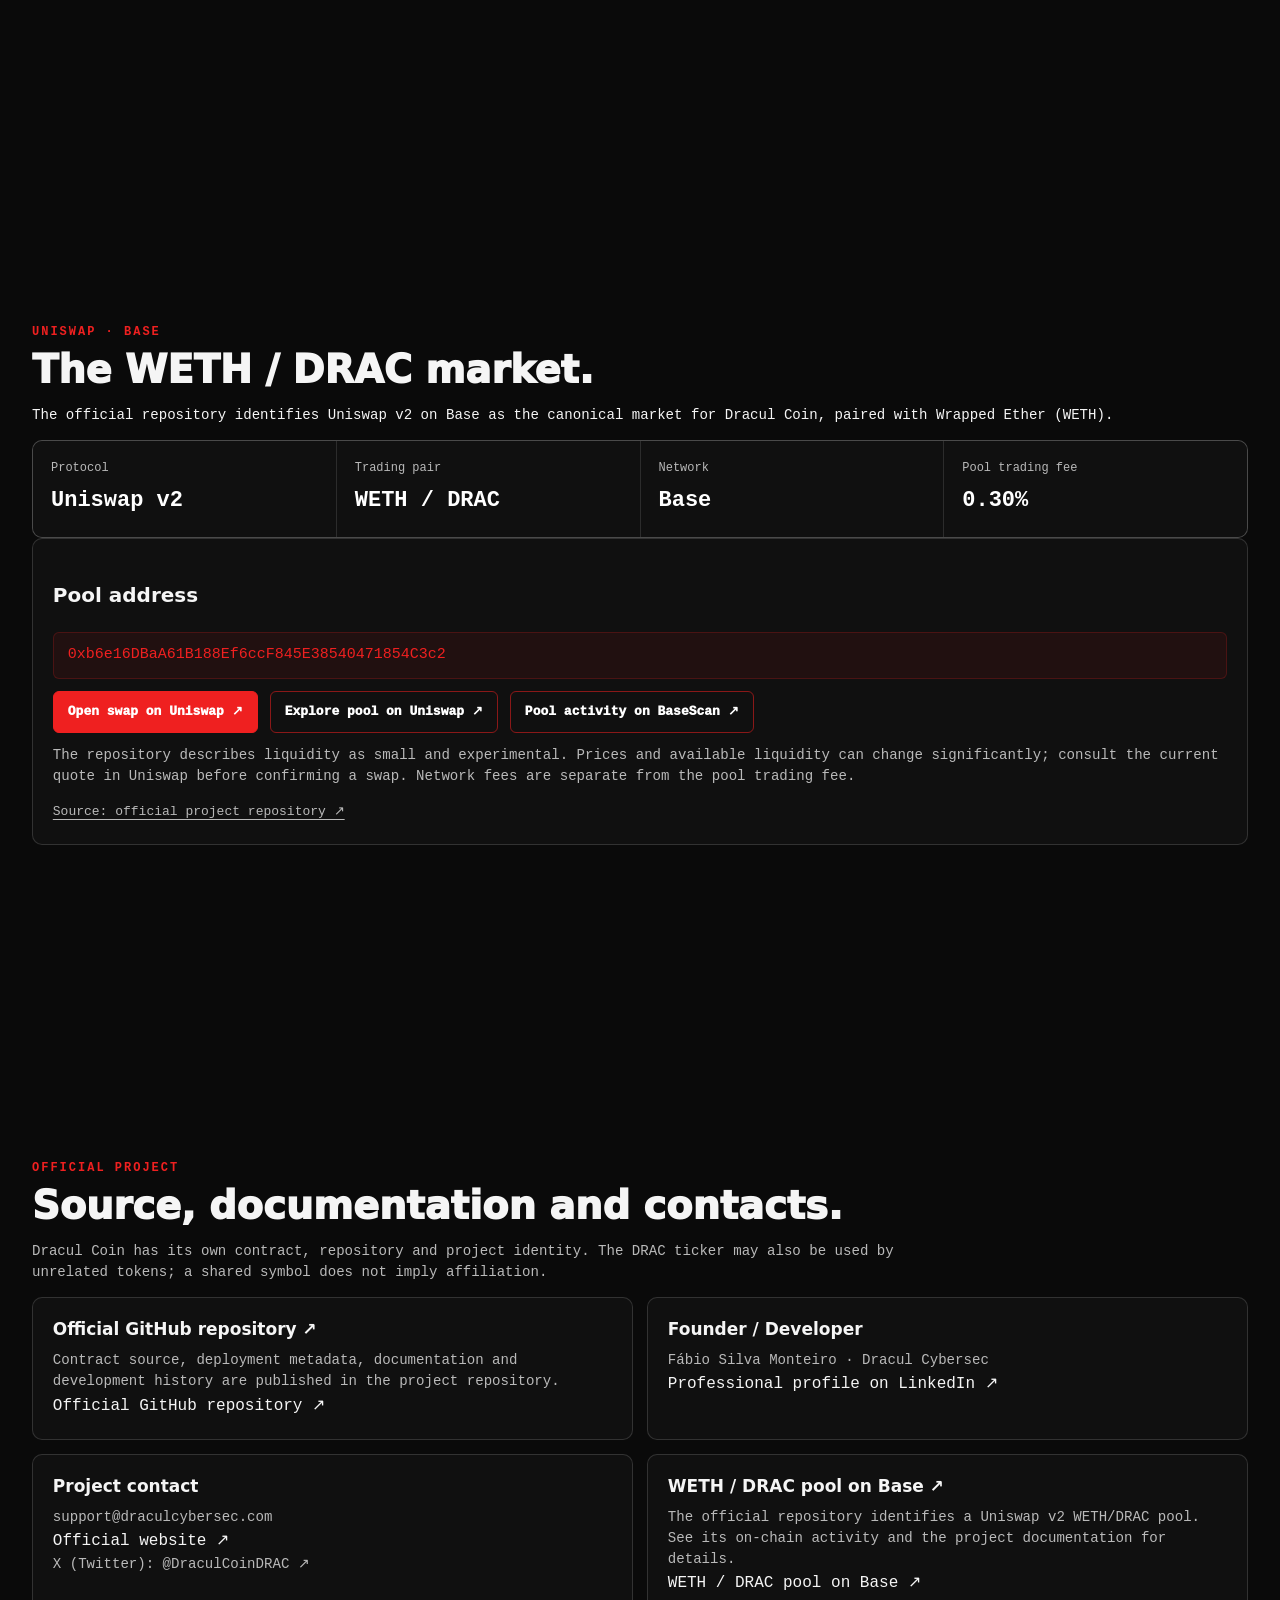
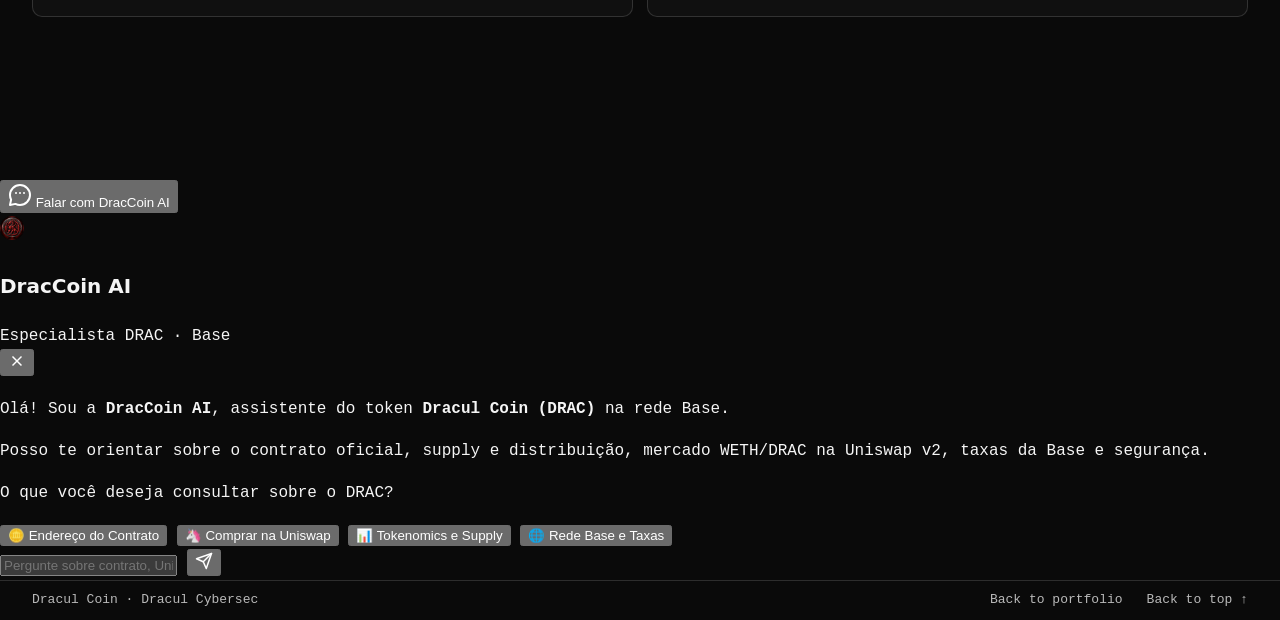
==== commit 491a6aff: "site: add official @DraculCoinDRAC profile to coin page contacts" ====
--- a/docs/draccoin/index.html
+++ b/docs/draccoin/index.html
@@ -8,7 +8,7 @@
 <main id="main"><section class="wrap hero" id="overview"><div aria-labelledby="section-heading-0" class="section-content" role="region" tabindex="0"><div><p class="eyebrow" data-i18n="eyebrow">DRACUL CYBERSEC · BASE NETWORK</p><h1 id="section-heading-0">Dracul Coin (DRAC)<span data-i18n="tagline">The DRAC token on Base.</span></h1><p class="lead" data-i18n="lead">Dracul Coin (DRAC) is an independent cryptocurrency project associated with Dracul Cybersec, deployed on the Base network.</p><div class="actions"><a class="button" data-i18n="explorer" href="https://basescan.org/token/0xb193cFE2E4A807Ff3dF920139bfA3785F8094c70" rel="noopener noreferrer" target="_blank">View on BaseScan ↗</a><a class="button secondary" data-i18n="viewContract" href="#contrato">View contract</a><a class="button secondary" data-i18n="back" href="/">← Back to portfolio</a></div></div><div class="coin"><img alt="Dracul Coin emblem with a red dragon" data-i18n-alt="coinAlt" height="512" src="assets/drac-coin-512.png" width="512"/></div></div></section>
 <section class="wrap section" id="token"><div aria-labelledby="section-heading-1" class="section-content" role="region" tabindex="0"><p class="eyebrow" data-i18n="info">TOKEN INFORMATION</p><h2 data-i18n="heading" id="section-heading-1">Dracul Coin: how DRAC works.</h2><p class="intro" data-i18n="intro">Dracul Coin (DRAC) is an independent digital asset associated with Dracul Cybersec. Its ERC-20 contract runs on Base Mainnet, an Ethereum Layer 2 network. Token balances and transfers are recorded on-chain and can be inspected through BaseScan.</p><div class="metrics"><div><span data-i18n="name">Explorer name</span><strong>Dracul Coin</strong></div><div><span data-i18n="symbol">Symbol</span><strong>DRAC</strong></div><div><span data-i18n="network">Network</span><strong>Base</strong></div><div><span data-i18n="decimals">Decimals</span><strong>18</strong></div></div><p class="token-supply"><span data-i18n="maxSupply">Maximum supply</span>: <strong>100,000,000 DRAC</strong></p><p class="source"><span data-i18n="checked">Name, symbol and decimals checked on October 7, 2026.</span> <a data-i18n="source" href="https://basescan.org/token/0xb193cFE2E4A807Ff3dF920139bfA3785F8094c70" rel="noopener noreferrer" target="_blank">Source: BaseScan ↗</a></p></div></section><section class="wrap section" id="token-details"><div aria-labelledby="section-heading-2" class="section-content" role="region" tabindex="0"><p class="eyebrow" data-i18n="detailsLabel">UNDERSTANDING DRAC</p><h2 data-i18n="detailsHeading" id="section-heading-2">Precision, supply and public contracts.</h2><div class="token-explainer"><article class="panel"><h3 data-i18n="standardTitle">ERC-20 and token precision</h3><p data-i18n="standardBody">ERC-20 defines the token interfaces used for balances, transfers and spending approvals. DRAC uses 18 decimal places, so balances can represent fractions of a token. Decimals describe precision, not price or market value.</p></article><article class="panel"><h3 data-i18n="supplyTitle">Supply and initial allocation</h3><p data-i18n="supplyBody">The official documentation reports a fixed maximum supply of 100 million DRAC and no public mint function. Initial allocation: 50% DAO/timelock, 20% staking reserve, 15% team vesting, 10% liquidity and 5% ecosystem. These allocations are not a measure of circulating supply.</p></article><article class="panel"><h3 data-i18n="networkTitle">Using DRAC on Base</h3><p data-i18n="networkBody">DRAC belongs to Base Mainnet (chain ID 8453). Wallet transactions on this network use ETH for gas. Its documented market is the WETH/DRAC pair on Uniswap v2; WETH is wrapped Ether. Select Base and verify the full contract address when locating the asset.</p></article><article class="panel"><h3 data-i18n="docsTitle">Public contracts and documentation</h3><p data-i18n="docsBody">The repository documents token, governance, staking, timelock and team vesting contracts. It also records a staking caveat: deposited tokens do not automatically preserve each user’s voting power. The published security review is internal; the project does not claim an independent third-party audit.</p></article></div><div class="actions"><a data-i18n="documentation" href="https://github.com/Dracul-Cybersec/dracul-coin#token-details" rel="noopener noreferrer" target="_blank">Read token documentation ↗</a><a data-i18n="securityDocs" href="https://github.com/Dracul-Cybersec/dracul-coin/blob/main/AUDIT.md" rel="noopener noreferrer" target="_blank">Security review and known limitations ↗</a></div></div></section>
 <section class="wrap section" id="contrato"><div aria-labelledby="section-heading-3" class="section-content" role="region" tabindex="0"><div class="panel"><p class="eyebrow" data-i18n="addressLabel">CONTRACT ADDRESS</p><h2 data-i18n="addressTitle" id="section-heading-3">Check the full address.</h2><p data-i18n="addressNote">Use the contract address to identify DRAC on Base. Tokens with similar names may have different addresses.</p><div class="contract"><code id="address">0xb193cFE2E4A807Ff3dF920139bfA3785F8094c70</code><button data-i18n="copy" id="copy" type="button">Copy address</button></div><p aria-live="polite" id="copy-status" role="status"></p><div class="actions"><a data-i18n="transfers" href="https://basescan.org/token/0xb193cFE2E4A807Ff3dF920139bfA3785F8094c70" rel="noopener noreferrer" target="_blank">Token and transfers ↗</a><a data-i18n="code" href="https://basescan.org/address/0xb193cFE2E4A807Ff3dF920139bfA3785F8094c70#code" rel="noopener noreferrer" target="_blank">Inspect contract ↗</a></div></div></div></section>
-<section class="wrap section" id="uniswap"><div aria-labelledby="section-heading-4" class="section-content" role="region" tabindex="0"><p class="eyebrow" data-i18n="marketLabel">UNISWAP · BASE</p><h2 data-i18n="marketTitle" id="section-heading-4">The WETH / DRAC market.</h2><p data-i18n="marketIntro">The official repository identifies Uniswap v2 on Base as the canonical market for Dracul Coin, paired with Wrapped Ether (WETH).</p><div class="metrics"><div><span data-i18n="protocol">Protocol</span><strong>Uniswap v2</strong></div><div><span data-i18n="pair">Trading pair</span><strong>WETH / DRAC</strong></div><div><span data-i18n="network">Network</span><strong>Base</strong></div><div><span data-i18n="fee">Pool trading fee</span><strong>0.30%</strong></div></div><div class="panel market-panel"><h3 data-i18n="poolAddress">Pool address</h3><code>0xb6e16DBaA61B188Ef6ccF845E38540471854C3c2</code><div class="actions"><a class="button" data-i18n="swap" href="https://app.uniswap.org/swap?chain=base&amp;inputCurrency=ETH&amp;outputCurrency=0xb193cFE2E4A807Ff3dF920139bfA3785F8094c70" rel="noopener noreferrer" target="_blank">Open swap on Uniswap ↗</a><a class="button secondary" data-i18n="explorePool" href="https://app.uniswap.org/explore/pools/base/0xb6e16DBaA61B188Ef6ccF845E38540471854C3c2" rel="noopener noreferrer" target="_blank">Explore pool on Uniswap ↗</a><a class="button secondary" data-i18n="poolTransactions" href="https://basescan.org/address/0xb6e16DBaA61B188Ef6ccF845E38540471854C3c2" rel="noopener noreferrer" target="_blank">Pool activity on BaseScan ↗</a></div><p data-i18n="liquidity">The repository describes liquidity as small and experimental. Prices and available liquidity can change significantly; consult the current quote in Uniswap before confirming a swap. Network fees are separate from the pool trading fee.</p><a class="source" data-i18n="marketSource" href="https://github.com/Dracul-Cybersec/dracul-coin#official-liquidity" rel="noopener noreferrer" target="_blank">Source: official project repository ↗</a></div></div></section><section class="wrap section" id="project"><div aria-labelledby="section-heading-5" class="section-content" role="region" tabindex="0"><p class="eyebrow" data-i18n="projectLabel">OFFICIAL PROJECT</p><h2 data-i18n="projectTitle" id="section-heading-5">Source, documentation and contacts.</h2><p class="intro" data-i18n="independent">Dracul Coin has its own contract, repository and project identity. The DRAC ticker may also be used by unrelated tokens; a shared symbol does not imply affiliation.</p><div class="project-grid"><article class="panel"><h3 data-i18n="repo">Official GitHub repository ↗</h3><p data-i18n="repoDesc">Contract source, deployment metadata, documentation and development history are published in the project repository.</p><a data-i18n="repo" href="https://github.com/Dracul-Cybersec/dracul-coin" rel="noopener noreferrer" target="_blank">Official GitHub repository ↗</a></article><article class="panel"><h3 data-i18n="founder">Founder / Developer</h3><p>Fábio Silva Monteiro · Dracul Cybersec</p><a data-i18n="profile" href="https://www.linkedin.com/in/fabio-silva-monteiro/" rel="noopener noreferrer" target="_blank">Professional profile on LinkedIn ↗</a></article><article class="panel"><h3 data-i18n="contact">Project contact</h3><p><a href="mailto:support@draculcybersec.com">support@draculcybersec.com</a></p><a data-i18n="website" href="https://draculcybersec.com" rel="noopener noreferrer" target="_blank">Official website ↗</a></article><article class="panel"><h3 data-i18n="pool">WETH / DRAC pool on Base ↗</h3><p data-i18n="poolNote">The official repository identifies a Uniswap v2 WETH/DRAC pool. See its on-chain activity and the project documentation for details.</p><a data-i18n="pool" href="https://basescan.org/address/0xb6e16DBaA61B188Ef6ccF845E38540471854C3c2" rel="noopener noreferrer" target="_blank">WETH / DRAC pool on Base ↗</a></article></div></div></section></main>
+<section class="wrap section" id="uniswap"><div aria-labelledby="section-heading-4" class="section-content" role="region" tabindex="0"><p class="eyebrow" data-i18n="marketLabel">UNISWAP · BASE</p><h2 data-i18n="marketTitle" id="section-heading-4">The WETH / DRAC market.</h2><p data-i18n="marketIntro">The official repository identifies Uniswap v2 on Base as the canonical market for Dracul Coin, paired with Wrapped Ether (WETH).</p><div class="metrics"><div><span data-i18n="protocol">Protocol</span><strong>Uniswap v2</strong></div><div><span data-i18n="pair">Trading pair</span><strong>WETH / DRAC</strong></div><div><span data-i18n="network">Network</span><strong>Base</strong></div><div><span data-i18n="fee">Pool trading fee</span><strong>0.30%</strong></div></div><div class="panel market-panel"><h3 data-i18n="poolAddress">Pool address</h3><code>0xb6e16DBaA61B188Ef6ccF845E38540471854C3c2</code><div class="actions"><a class="button" data-i18n="swap" href="https://app.uniswap.org/swap?chain=base&amp;inputCurrency=ETH&amp;outputCurrency=0xb193cFE2E4A807Ff3dF920139bfA3785F8094c70" rel="noopener noreferrer" target="_blank">Open swap on Uniswap ↗</a><a class="button secondary" data-i18n="explorePool" href="https://app.uniswap.org/explore/pools/base/0xb6e16DBaA61B188Ef6ccF845E38540471854C3c2" rel="noopener noreferrer" target="_blank">Explore pool on Uniswap ↗</a><a class="button secondary" data-i18n="poolTransactions" href="https://basescan.org/address/0xb6e16DBaA61B188Ef6ccF845E38540471854C3c2" rel="noopener noreferrer" target="_blank">Pool activity on BaseScan ↗</a></div><p data-i18n="liquidity">The repository describes liquidity as small and experimental. Prices and available liquidity can change significantly; consult the current quote in Uniswap before confirming a swap. Network fees are separate from the pool trading fee.</p><a class="source" data-i18n="marketSource" href="https://github.com/Dracul-Cybersec/dracul-coin#official-liquidity" rel="noopener noreferrer" target="_blank">Source: official project repository ↗</a></div></div></section><section class="wrap section" id="project"><div aria-labelledby="section-heading-5" class="section-content" role="region" tabindex="0"><p class="eyebrow" data-i18n="projectLabel">OFFICIAL PROJECT</p><h2 data-i18n="projectTitle" id="section-heading-5">Source, documentation and contacts.</h2><p class="intro" data-i18n="independent">Dracul Coin has its own contract, repository and project identity. The DRAC ticker may also be used by unrelated tokens; a shared symbol does not imply affiliation.</p><div class="project-grid"><article class="panel"><h3 data-i18n="repo">Official GitHub repository ↗</h3><p data-i18n="repoDesc">Contract source, deployment metadata, documentation and development history are published in the project repository.</p><a data-i18n="repo" href="https://github.com/Dracul-Cybersec/dracul-coin" rel="noopener noreferrer" target="_blank">Official GitHub repository ↗</a></article><article class="panel"><h3 data-i18n="founder">Founder / Developer</h3><p>Fábio Silva Monteiro · Dracul Cybersec</p><a data-i18n="profile" href="https://www.linkedin.com/in/fabio-silva-monteiro/" rel="noopener noreferrer" target="_blank">Professional profile on LinkedIn ↗</a></article><article class="panel"><h3 data-i18n="contact">Project contact</h3><p><a href="mailto:support@draculcybersec.com">support@draculcybersec.com</a></p><a data-i18n="website" href="https://draculcybersec.com" rel="noopener noreferrer" target="_blank">Official website ↗</a><p><a aria-label="Dracul Coin official X profile (@DraculCoinDRAC)" href="https://x.com/DraculCoinDRAC" rel="noopener noreferrer" target="_blank">X (Twitter): @DraculCoinDRAC ↗</a></p></article><article class="panel"><h3 data-i18n="pool">WETH / DRAC pool on Base ↗</h3><p data-i18n="poolNote">The official repository identifies a Uniswap v2 WETH/DRAC pool. See its on-chain activity and the project documentation for details.</p><a data-i18n="pool" href="https://basescan.org/address/0xb6e16DBaA61B188Ef6ccF845E38540471854C3c2" rel="noopener noreferrer" target="_blank">WETH / DRAC pool on Base ↗</a></article></div></div></section></main>
 <!-- DracCoin AI Conversational Widget -->
 <div class="dracul-chat-widget" id="dracul-chat-widget">
 <button aria-label="Abrir assistente DracCoin AI" class="chat-launcher" id="chat-launcher" type="button">
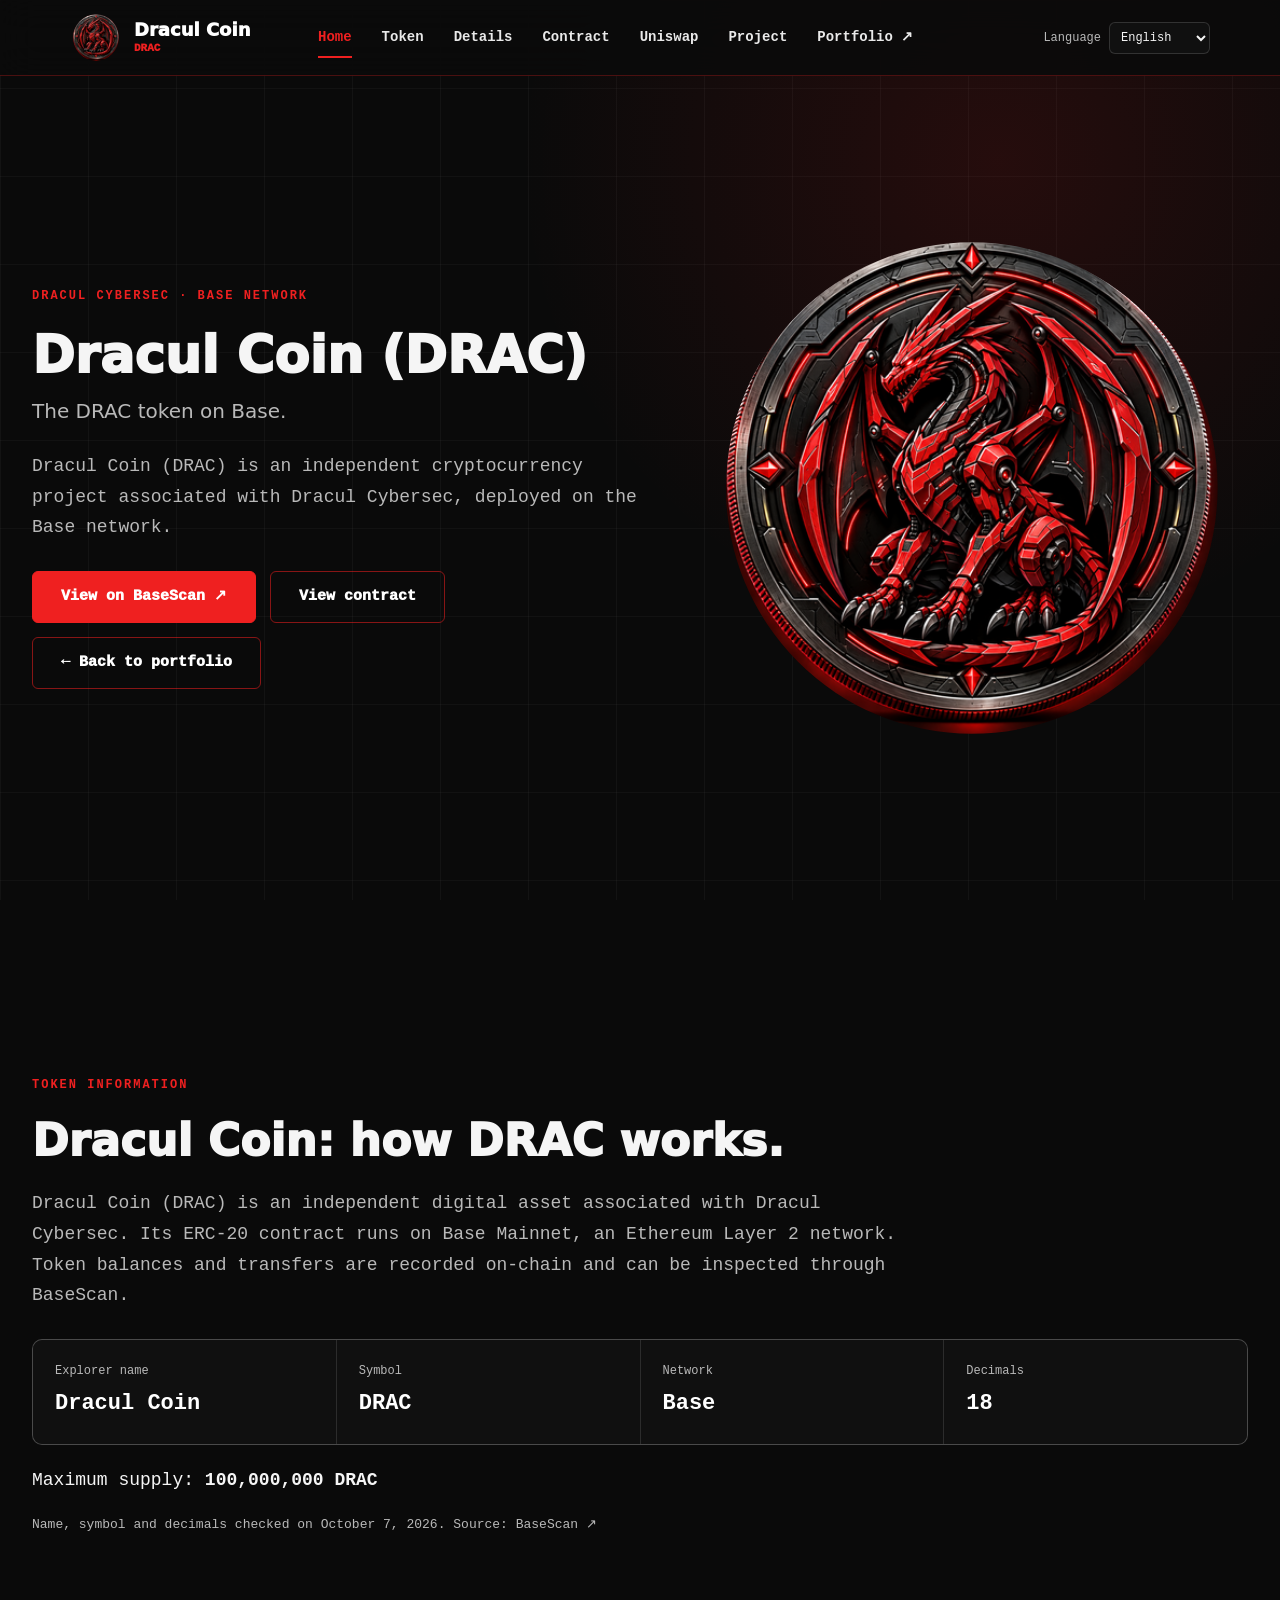
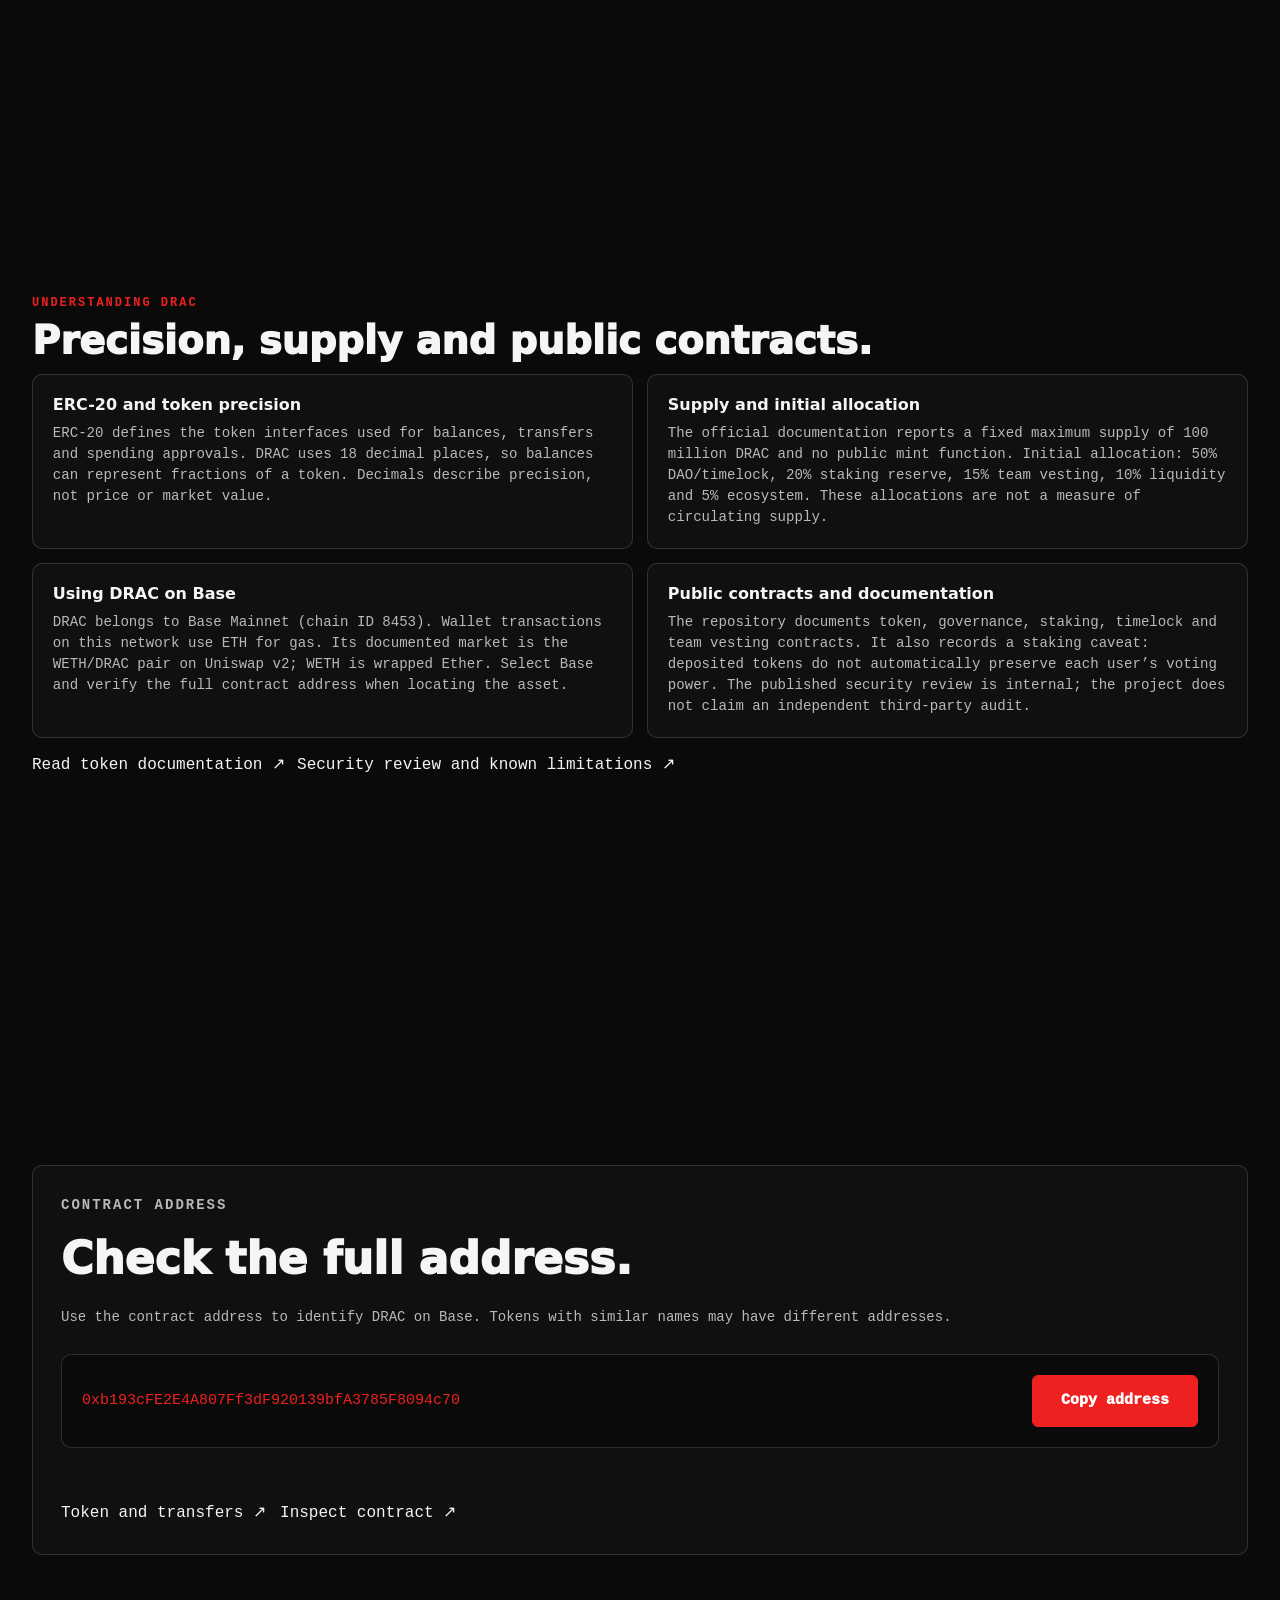
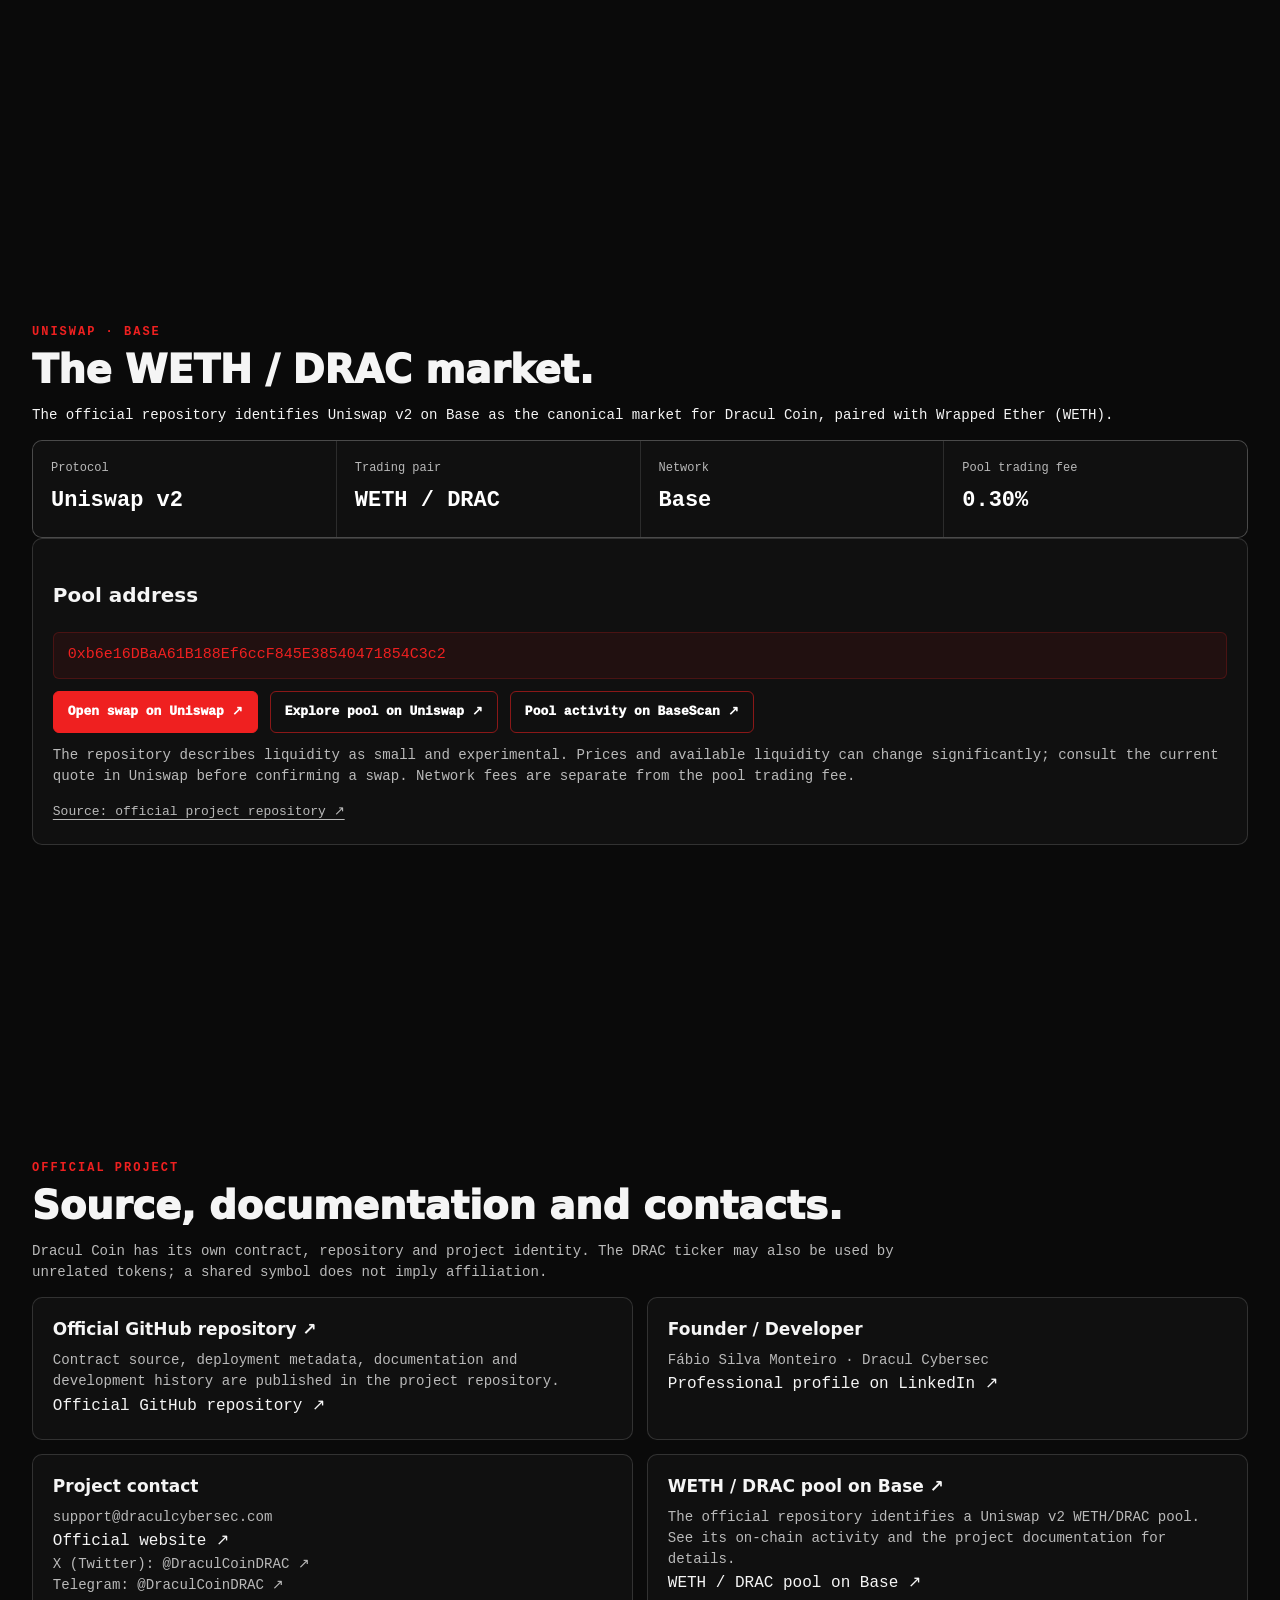
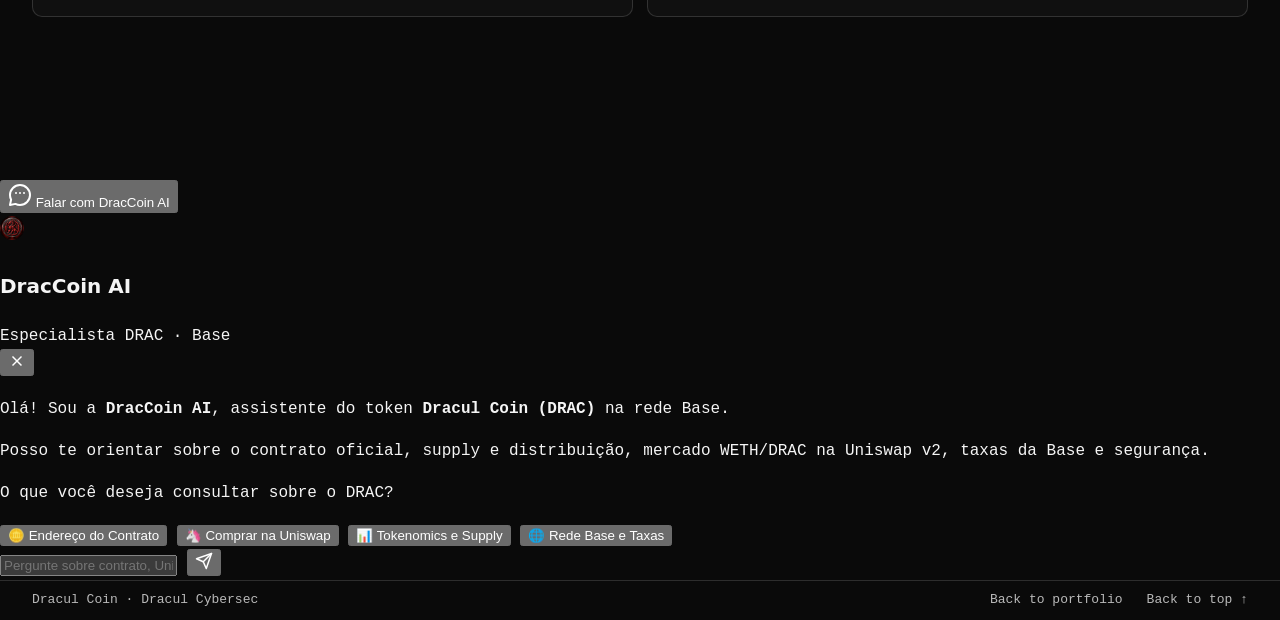
==== commit c004cfb3: "docs: link official Dracul Coin Telegram channel" ====
--- a/docs/draccoin/index.html
+++ b/docs/draccoin/index.html
@@ -8,7 +8,7 @@
 <main id="main"><section class="wrap hero" id="overview"><div aria-labelledby="section-heading-0" class="section-content" role="region" tabindex="0"><div><p class="eyebrow" data-i18n="eyebrow">DRACUL CYBERSEC · BASE NETWORK</p><h1 id="section-heading-0">Dracul Coin (DRAC)<span data-i18n="tagline">The DRAC token on Base.</span></h1><p class="lead" data-i18n="lead">Dracul Coin (DRAC) is an independent cryptocurrency project associated with Dracul Cybersec, deployed on the Base network.</p><div class="actions"><a class="button" data-i18n="explorer" href="https://basescan.org/token/0xb193cFE2E4A807Ff3dF920139bfA3785F8094c70" rel="noopener noreferrer" target="_blank">View on BaseScan ↗</a><a class="button secondary" data-i18n="viewContract" href="#contrato">View contract</a><a class="button secondary" data-i18n="back" href="/">← Back to portfolio</a></div></div><div class="coin"><img alt="Dracul Coin emblem with a red dragon" data-i18n-alt="coinAlt" height="512" src="assets/drac-coin-512.png" width="512"/></div></div></section>
 <section class="wrap section" id="token"><div aria-labelledby="section-heading-1" class="section-content" role="region" tabindex="0"><p class="eyebrow" data-i18n="info">TOKEN INFORMATION</p><h2 data-i18n="heading" id="section-heading-1">Dracul Coin: how DRAC works.</h2><p class="intro" data-i18n="intro">Dracul Coin (DRAC) is an independent digital asset associated with Dracul Cybersec. Its ERC-20 contract runs on Base Mainnet, an Ethereum Layer 2 network. Token balances and transfers are recorded on-chain and can be inspected through BaseScan.</p><div class="metrics"><div><span data-i18n="name">Explorer name</span><strong>Dracul Coin</strong></div><div><span data-i18n="symbol">Symbol</span><strong>DRAC</strong></div><div><span data-i18n="network">Network</span><strong>Base</strong></div><div><span data-i18n="decimals">Decimals</span><strong>18</strong></div></div><p class="token-supply"><span data-i18n="maxSupply">Maximum supply</span>: <strong>100,000,000 DRAC</strong></p><p class="source"><span data-i18n="checked">Name, symbol and decimals checked on October 7, 2026.</span> <a data-i18n="source" href="https://basescan.org/token/0xb193cFE2E4A807Ff3dF920139bfA3785F8094c70" rel="noopener noreferrer" target="_blank">Source: BaseScan ↗</a></p></div></section><section class="wrap section" id="token-details"><div aria-labelledby="section-heading-2" class="section-content" role="region" tabindex="0"><p class="eyebrow" data-i18n="detailsLabel">UNDERSTANDING DRAC</p><h2 data-i18n="detailsHeading" id="section-heading-2">Precision, supply and public contracts.</h2><div class="token-explainer"><article class="panel"><h3 data-i18n="standardTitle">ERC-20 and token precision</h3><p data-i18n="standardBody">ERC-20 defines the token interfaces used for balances, transfers and spending approvals. DRAC uses 18 decimal places, so balances can represent fractions of a token. Decimals describe precision, not price or market value.</p></article><article class="panel"><h3 data-i18n="supplyTitle">Supply and initial allocation</h3><p data-i18n="supplyBody">The official documentation reports a fixed maximum supply of 100 million DRAC and no public mint function. Initial allocation: 50% DAO/timelock, 20% staking reserve, 15% team vesting, 10% liquidity and 5% ecosystem. These allocations are not a measure of circulating supply.</p></article><article class="panel"><h3 data-i18n="networkTitle">Using DRAC on Base</h3><p data-i18n="networkBody">DRAC belongs to Base Mainnet (chain ID 8453). Wallet transactions on this network use ETH for gas. Its documented market is the WETH/DRAC pair on Uniswap v2; WETH is wrapped Ether. Select Base and verify the full contract address when locating the asset.</p></article><article class="panel"><h3 data-i18n="docsTitle">Public contracts and documentation</h3><p data-i18n="docsBody">The repository documents token, governance, staking, timelock and team vesting contracts. It also records a staking caveat: deposited tokens do not automatically preserve each user’s voting power. The published security review is internal; the project does not claim an independent third-party audit.</p></article></div><div class="actions"><a data-i18n="documentation" href="https://github.com/Dracul-Cybersec/dracul-coin#token-details" rel="noopener noreferrer" target="_blank">Read token documentation ↗</a><a data-i18n="securityDocs" href="https://github.com/Dracul-Cybersec/dracul-coin/blob/main/AUDIT.md" rel="noopener noreferrer" target="_blank">Security review and known limitations ↗</a></div></div></section>
 <section class="wrap section" id="contrato"><div aria-labelledby="section-heading-3" class="section-content" role="region" tabindex="0"><div class="panel"><p class="eyebrow" data-i18n="addressLabel">CONTRACT ADDRESS</p><h2 data-i18n="addressTitle" id="section-heading-3">Check the full address.</h2><p data-i18n="addressNote">Use the contract address to identify DRAC on Base. Tokens with similar names may have different addresses.</p><div class="contract"><code id="address">0xb193cFE2E4A807Ff3dF920139bfA3785F8094c70</code><button data-i18n="copy" id="copy" type="button">Copy address</button></div><p aria-live="polite" id="copy-status" role="status"></p><div class="actions"><a data-i18n="transfers" href="https://basescan.org/token/0xb193cFE2E4A807Ff3dF920139bfA3785F8094c70" rel="noopener noreferrer" target="_blank">Token and transfers ↗</a><a data-i18n="code" href="https://basescan.org/address/0xb193cFE2E4A807Ff3dF920139bfA3785F8094c70#code" rel="noopener noreferrer" target="_blank">Inspect contract ↗</a></div></div></div></section>
-<section class="wrap section" id="uniswap"><div aria-labelledby="section-heading-4" class="section-content" role="region" tabindex="0"><p class="eyebrow" data-i18n="marketLabel">UNISWAP · BASE</p><h2 data-i18n="marketTitle" id="section-heading-4">The WETH / DRAC market.</h2><p data-i18n="marketIntro">The official repository identifies Uniswap v2 on Base as the canonical market for Dracul Coin, paired with Wrapped Ether (WETH).</p><div class="metrics"><div><span data-i18n="protocol">Protocol</span><strong>Uniswap v2</strong></div><div><span data-i18n="pair">Trading pair</span><strong>WETH / DRAC</strong></div><div><span data-i18n="network">Network</span><strong>Base</strong></div><div><span data-i18n="fee">Pool trading fee</span><strong>0.30%</strong></div></div><div class="panel market-panel"><h3 data-i18n="poolAddress">Pool address</h3><code>0xb6e16DBaA61B188Ef6ccF845E38540471854C3c2</code><div class="actions"><a class="button" data-i18n="swap" href="https://app.uniswap.org/swap?chain=base&amp;inputCurrency=ETH&amp;outputCurrency=0xb193cFE2E4A807Ff3dF920139bfA3785F8094c70" rel="noopener noreferrer" target="_blank">Open swap on Uniswap ↗</a><a class="button secondary" data-i18n="explorePool" href="https://app.uniswap.org/explore/pools/base/0xb6e16DBaA61B188Ef6ccF845E38540471854C3c2" rel="noopener noreferrer" target="_blank">Explore pool on Uniswap ↗</a><a class="button secondary" data-i18n="poolTransactions" href="https://basescan.org/address/0xb6e16DBaA61B188Ef6ccF845E38540471854C3c2" rel="noopener noreferrer" target="_blank">Pool activity on BaseScan ↗</a></div><p data-i18n="liquidity">The repository describes liquidity as small and experimental. Prices and available liquidity can change significantly; consult the current quote in Uniswap before confirming a swap. Network fees are separate from the pool trading fee.</p><a class="source" data-i18n="marketSource" href="https://github.com/Dracul-Cybersec/dracul-coin#official-liquidity" rel="noopener noreferrer" target="_blank">Source: official project repository ↗</a></div></div></section><section class="wrap section" id="project"><div aria-labelledby="section-heading-5" class="section-content" role="region" tabindex="0"><p class="eyebrow" data-i18n="projectLabel">OFFICIAL PROJECT</p><h2 data-i18n="projectTitle" id="section-heading-5">Source, documentation and contacts.</h2><p class="intro" data-i18n="independent">Dracul Coin has its own contract, repository and project identity. The DRAC ticker may also be used by unrelated tokens; a shared symbol does not imply affiliation.</p><div class="project-grid"><article class="panel"><h3 data-i18n="repo">Official GitHub repository ↗</h3><p data-i18n="repoDesc">Contract source, deployment metadata, documentation and development history are published in the project repository.</p><a data-i18n="repo" href="https://github.com/Dracul-Cybersec/dracul-coin" rel="noopener noreferrer" target="_blank">Official GitHub repository ↗</a></article><article class="panel"><h3 data-i18n="founder">Founder / Developer</h3><p>Fábio Silva Monteiro · Dracul Cybersec</p><a data-i18n="profile" href="https://www.linkedin.com/in/fabio-silva-monteiro/" rel="noopener noreferrer" target="_blank">Professional profile on LinkedIn ↗</a></article><article class="panel"><h3 data-i18n="contact">Project contact</h3><p><a href="mailto:support@draculcybersec.com">support@draculcybersec.com</a></p><a data-i18n="website" href="https://draculcybersec.com" rel="noopener noreferrer" target="_blank">Official website ↗</a><p><a aria-label="Dracul Coin official X profile (@DraculCoinDRAC)" href="https://x.com/DraculCoinDRAC" rel="noopener noreferrer" target="_blank">X (Twitter): @DraculCoinDRAC ↗</a></p></article><article class="panel"><h3 data-i18n="pool">WETH / DRAC pool on Base ↗</h3><p data-i18n="poolNote">The official repository identifies a Uniswap v2 WETH/DRAC pool. See its on-chain activity and the project documentation for details.</p><a data-i18n="pool" href="https://basescan.org/address/0xb6e16DBaA61B188Ef6ccF845E38540471854C3c2" rel="noopener noreferrer" target="_blank">WETH / DRAC pool on Base ↗</a></article></div></div></section></main>
+<section class="wrap section" id="uniswap"><div aria-labelledby="section-heading-4" class="section-content" role="region" tabindex="0"><p class="eyebrow" data-i18n="marketLabel">UNISWAP · BASE</p><h2 data-i18n="marketTitle" id="section-heading-4">The WETH / DRAC market.</h2><p data-i18n="marketIntro">The official repository identifies Uniswap v2 on Base as the canonical market for Dracul Coin, paired with Wrapped Ether (WETH).</p><div class="metrics"><div><span data-i18n="protocol">Protocol</span><strong>Uniswap v2</strong></div><div><span data-i18n="pair">Trading pair</span><strong>WETH / DRAC</strong></div><div><span data-i18n="network">Network</span><strong>Base</strong></div><div><span data-i18n="fee">Pool trading fee</span><strong>0.30%</strong></div></div><div class="panel market-panel"><h3 data-i18n="poolAddress">Pool address</h3><code>0xb6e16DBaA61B188Ef6ccF845E38540471854C3c2</code><div class="actions"><a class="button" data-i18n="swap" href="https://app.uniswap.org/swap?chain=base&amp;inputCurrency=ETH&amp;outputCurrency=0xb193cFE2E4A807Ff3dF920139bfA3785F8094c70" rel="noopener noreferrer" target="_blank">Open swap on Uniswap ↗</a><a class="button secondary" data-i18n="explorePool" href="https://app.uniswap.org/explore/pools/base/0xb6e16DBaA61B188Ef6ccF845E38540471854C3c2" rel="noopener noreferrer" target="_blank">Explore pool on Uniswap ↗</a><a class="button secondary" data-i18n="poolTransactions" href="https://basescan.org/address/0xb6e16DBaA61B188Ef6ccF845E38540471854C3c2" rel="noopener noreferrer" target="_blank">Pool activity on BaseScan ↗</a></div><p data-i18n="liquidity">The repository describes liquidity as small and experimental. Prices and available liquidity can change significantly; consult the current quote in Uniswap before confirming a swap. Network fees are separate from the pool trading fee.</p><a class="source" data-i18n="marketSource" href="https://github.com/Dracul-Cybersec/dracul-coin#official-liquidity" rel="noopener noreferrer" target="_blank">Source: official project repository ↗</a></div></div></section><section class="wrap section" id="project"><div aria-labelledby="section-heading-5" class="section-content" role="region" tabindex="0"><p class="eyebrow" data-i18n="projectLabel">OFFICIAL PROJECT</p><h2 data-i18n="projectTitle" id="section-heading-5">Source, documentation and contacts.</h2><p class="intro" data-i18n="independent">Dracul Coin has its own contract, repository and project identity. The DRAC ticker may also be used by unrelated tokens; a shared symbol does not imply affiliation.</p><div class="project-grid"><article class="panel"><h3 data-i18n="repo">Official GitHub repository ↗</h3><p data-i18n="repoDesc">Contract source, deployment metadata, documentation and development history are published in the project repository.</p><a data-i18n="repo" href="https://github.com/Dracul-Cybersec/dracul-coin" rel="noopener noreferrer" target="_blank">Official GitHub repository ↗</a></article><article class="panel"><h3 data-i18n="founder">Founder / Developer</h3><p>Fábio Silva Monteiro · Dracul Cybersec</p><a data-i18n="profile" href="https://www.linkedin.com/in/fabio-silva-monteiro/" rel="noopener noreferrer" target="_blank">Professional profile on LinkedIn ↗</a></article><article class="panel"><h3 data-i18n="contact">Project contact</h3><p><a href="mailto:support@draculcybersec.com">support@draculcybersec.com</a></p><a data-i18n="website" href="https://draculcybersec.com" rel="noopener noreferrer" target="_blank">Official website ↗</a><p><a aria-label="Dracul Coin official X profile (@DraculCoinDRAC)" href="https://x.com/DraculCoinDRAC" rel="noopener noreferrer" target="_blank">X (Twitter): @DraculCoinDRAC ↗</a></p><p><a aria-label="Dracul Coin official Telegram channel" href="https://t.me/DraculCoinDRAC" rel="noopener noreferrer" target="_blank">Telegram: @DraculCoinDRAC ↗</a></p></article><article class="panel"><h3 data-i18n="pool">WETH / DRAC pool on Base ↗</h3><p data-i18n="poolNote">The official repository identifies a Uniswap v2 WETH/DRAC pool. See its on-chain activity and the project documentation for details.</p><a data-i18n="pool" href="https://basescan.org/address/0xb6e16DBaA61B188Ef6ccF845E38540471854C3c2" rel="noopener noreferrer" target="_blank">WETH / DRAC pool on Base ↗</a></article></div></div></section></main>
 <!-- DracCoin AI Conversational Widget -->
 <div class="dracul-chat-widget" id="dracul-chat-widget">
 <button aria-label="Abrir assistente DracCoin AI" class="chat-launcher" id="chat-launcher" type="button">
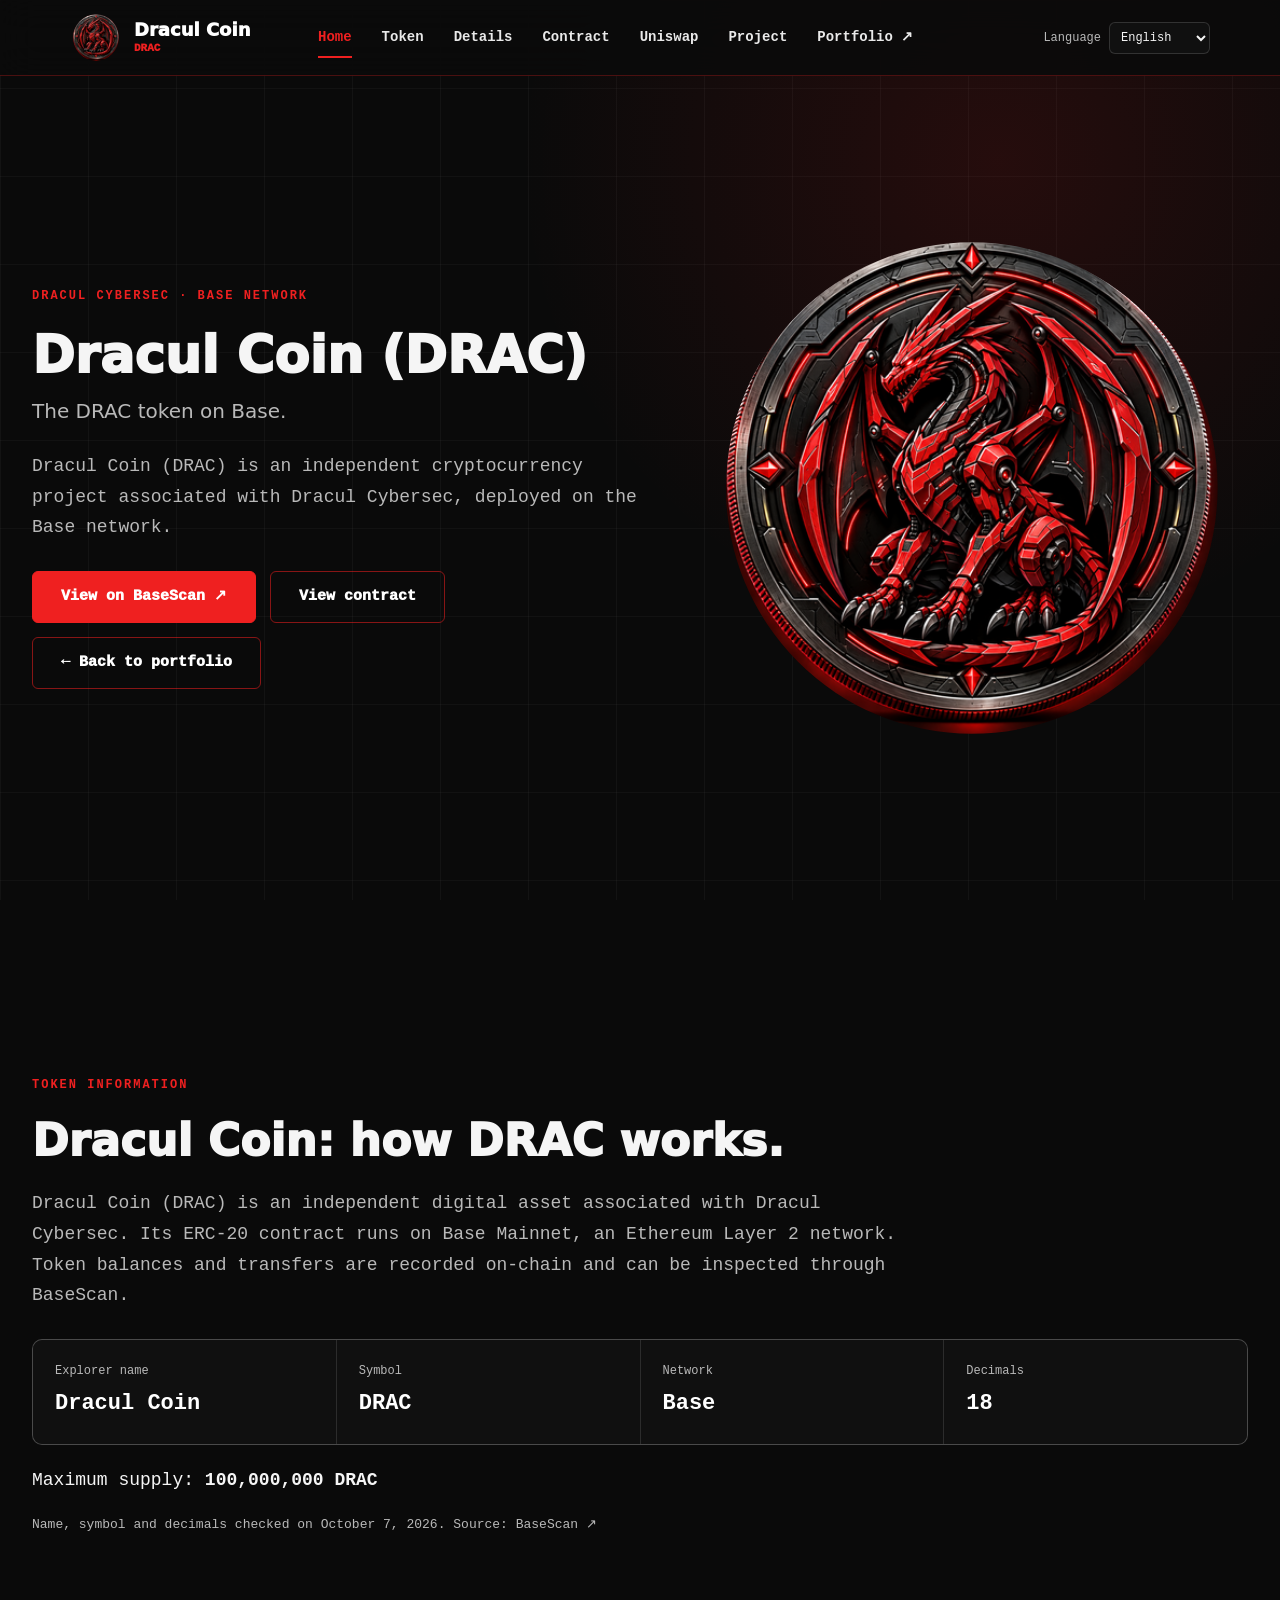
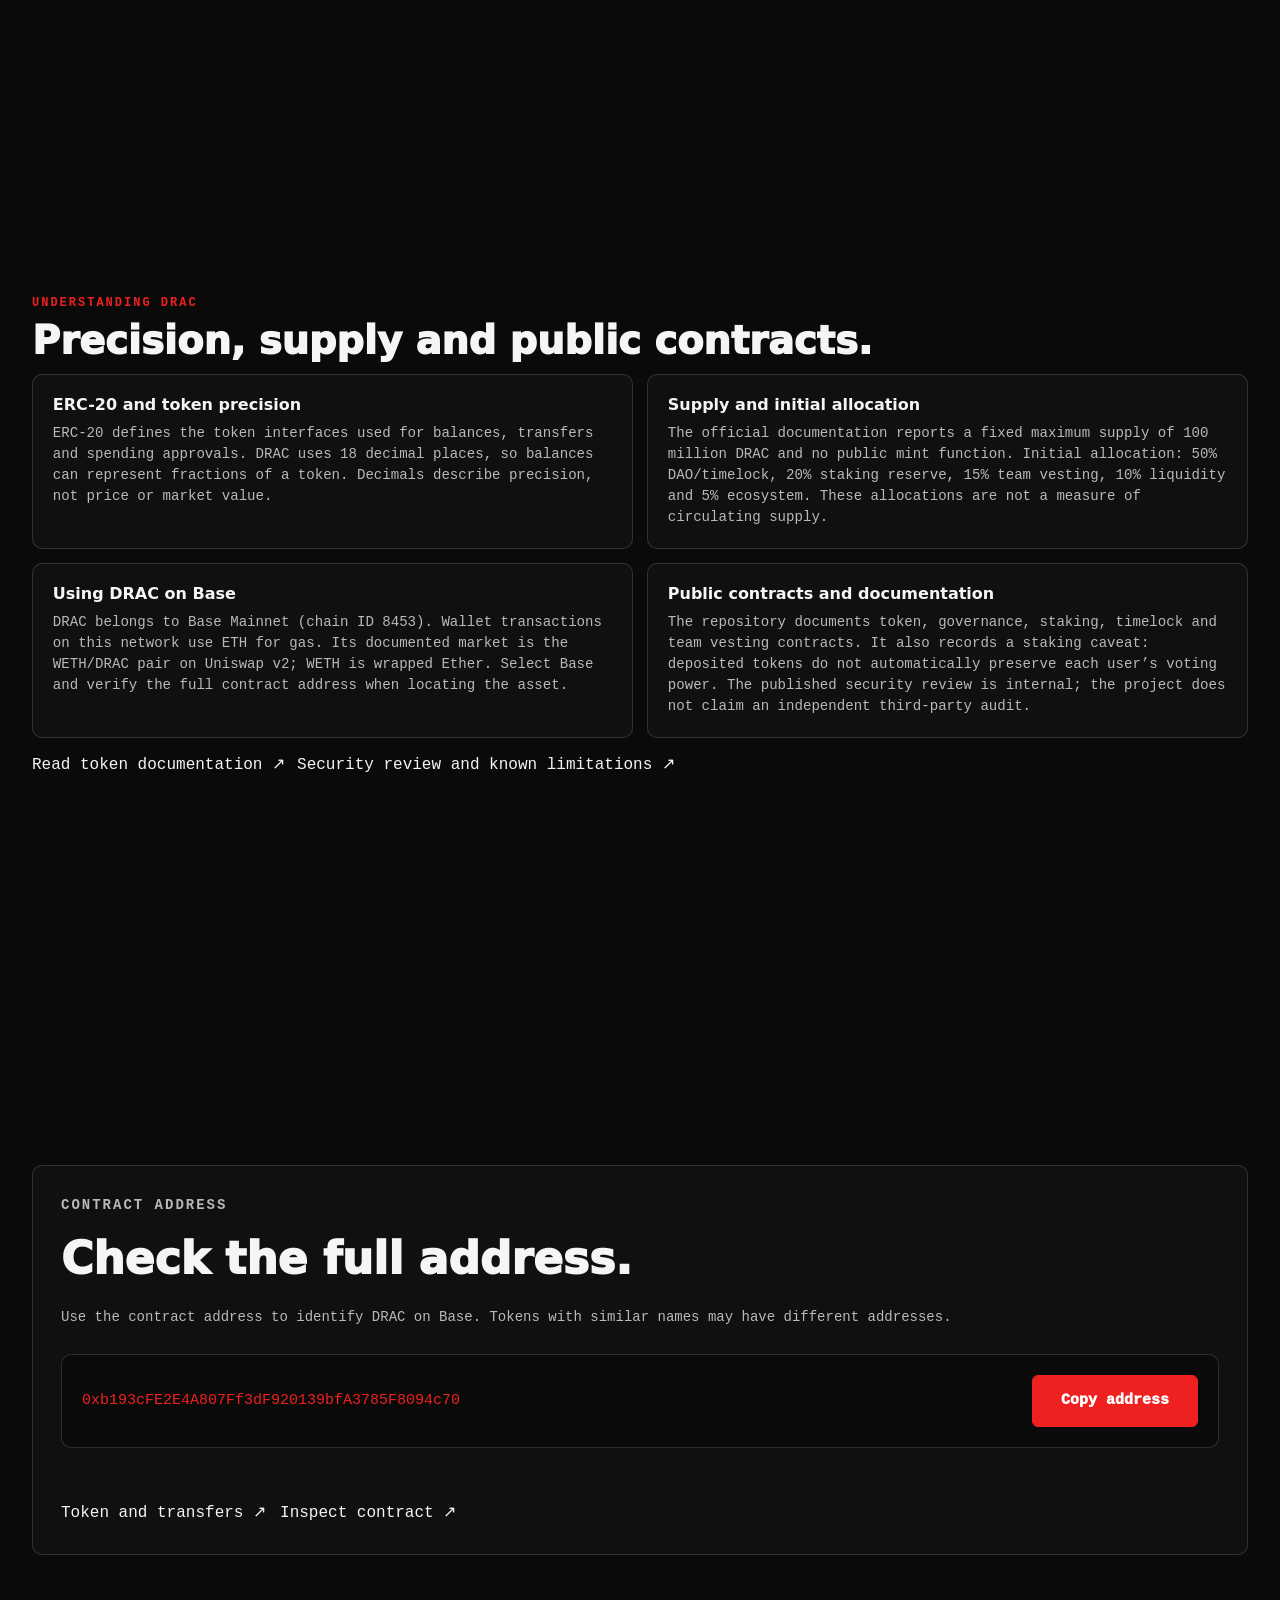
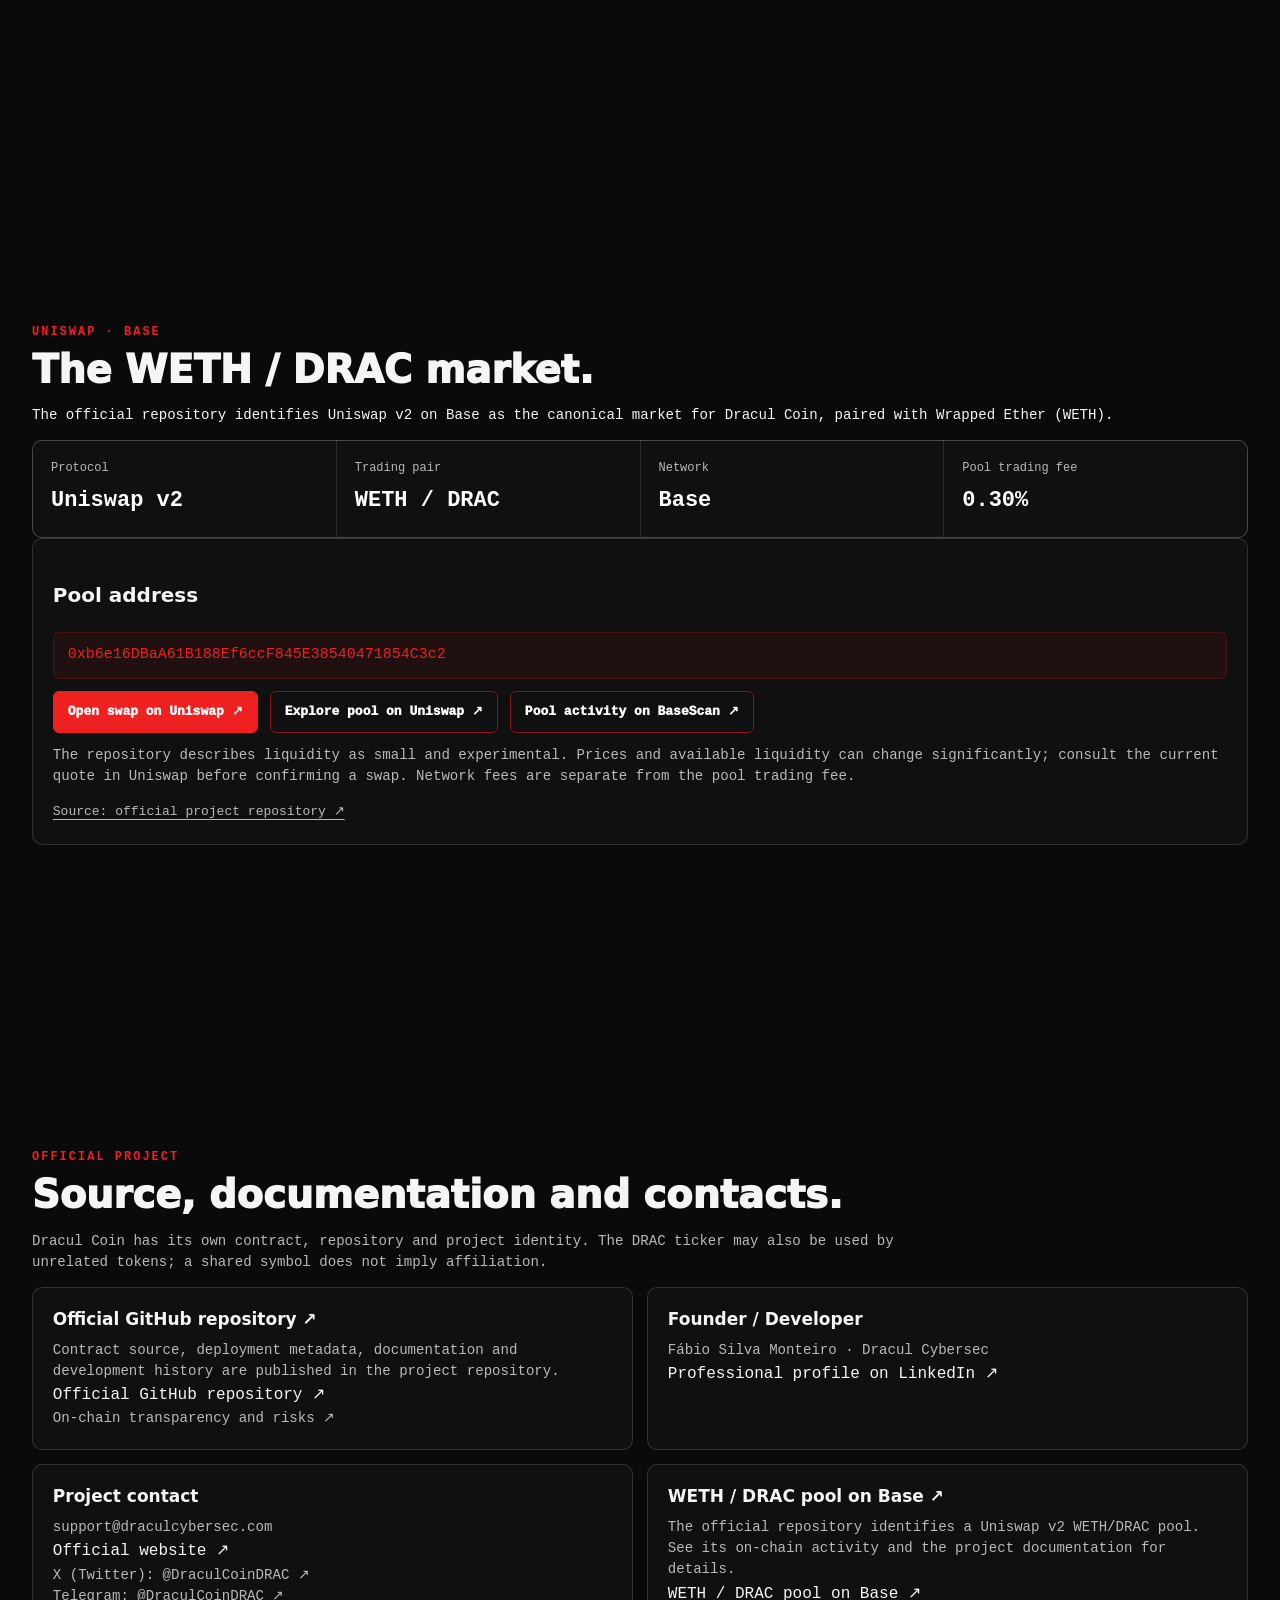
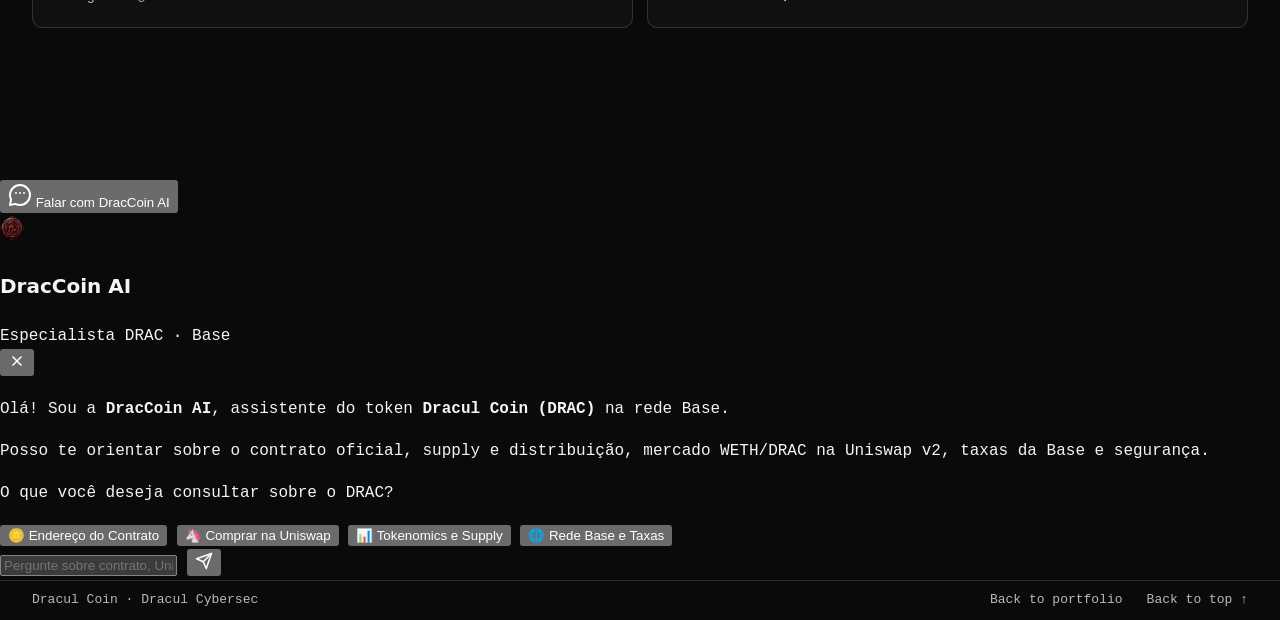
==== commit 1f5faca8: "site: link DRAC public on-chain transparency and risk report" ====
--- a/docs/draccoin/index.html
+++ b/docs/draccoin/index.html
@@ -8,7 +8,7 @@
 <main id="main"><section class="wrap hero" id="overview"><div aria-labelledby="section-heading-0" class="section-content" role="region" tabindex="0"><div><p class="eyebrow" data-i18n="eyebrow">DRACUL CYBERSEC · BASE NETWORK</p><h1 id="section-heading-0">Dracul Coin (DRAC)<span data-i18n="tagline">The DRAC token on Base.</span></h1><p class="lead" data-i18n="lead">Dracul Coin (DRAC) is an independent cryptocurrency project associated with Dracul Cybersec, deployed on the Base network.</p><div class="actions"><a class="button" data-i18n="explorer" href="https://basescan.org/token/0xb193cFE2E4A807Ff3dF920139bfA3785F8094c70" rel="noopener noreferrer" target="_blank">View on BaseScan ↗</a><a class="button secondary" data-i18n="viewContract" href="#contrato">View contract</a><a class="button secondary" data-i18n="back" href="/">← Back to portfolio</a></div></div><div class="coin"><img alt="Dracul Coin emblem with a red dragon" data-i18n-alt="coinAlt" height="512" src="assets/drac-coin-512.png" width="512"/></div></div></section>
 <section class="wrap section" id="token"><div aria-labelledby="section-heading-1" class="section-content" role="region" tabindex="0"><p class="eyebrow" data-i18n="info">TOKEN INFORMATION</p><h2 data-i18n="heading" id="section-heading-1">Dracul Coin: how DRAC works.</h2><p class="intro" data-i18n="intro">Dracul Coin (DRAC) is an independent digital asset associated with Dracul Cybersec. Its ERC-20 contract runs on Base Mainnet, an Ethereum Layer 2 network. Token balances and transfers are recorded on-chain and can be inspected through BaseScan.</p><div class="metrics"><div><span data-i18n="name">Explorer name</span><strong>Dracul Coin</strong></div><div><span data-i18n="symbol">Symbol</span><strong>DRAC</strong></div><div><span data-i18n="network">Network</span><strong>Base</strong></div><div><span data-i18n="decimals">Decimals</span><strong>18</strong></div></div><p class="token-supply"><span data-i18n="maxSupply">Maximum supply</span>: <strong>100,000,000 DRAC</strong></p><p class="source"><span data-i18n="checked">Name, symbol and decimals checked on October 7, 2026.</span> <a data-i18n="source" href="https://basescan.org/token/0xb193cFE2E4A807Ff3dF920139bfA3785F8094c70" rel="noopener noreferrer" target="_blank">Source: BaseScan ↗</a></p></div></section><section class="wrap section" id="token-details"><div aria-labelledby="section-heading-2" class="section-content" role="region" tabindex="0"><p class="eyebrow" data-i18n="detailsLabel">UNDERSTANDING DRAC</p><h2 data-i18n="detailsHeading" id="section-heading-2">Precision, supply and public contracts.</h2><div class="token-explainer"><article class="panel"><h3 data-i18n="standardTitle">ERC-20 and token precision</h3><p data-i18n="standardBody">ERC-20 defines the token interfaces used for balances, transfers and spending approvals. DRAC uses 18 decimal places, so balances can represent fractions of a token. Decimals describe precision, not price or market value.</p></article><article class="panel"><h3 data-i18n="supplyTitle">Supply and initial allocation</h3><p data-i18n="supplyBody">The official documentation reports a fixed maximum supply of 100 million DRAC and no public mint function. Initial allocation: 50% DAO/timelock, 20% staking reserve, 15% team vesting, 10% liquidity and 5% ecosystem. These allocations are not a measure of circulating supply.</p></article><article class="panel"><h3 data-i18n="networkTitle">Using DRAC on Base</h3><p data-i18n="networkBody">DRAC belongs to Base Mainnet (chain ID 8453). Wallet transactions on this network use ETH for gas. Its documented market is the WETH/DRAC pair on Uniswap v2; WETH is wrapped Ether. Select Base and verify the full contract address when locating the asset.</p></article><article class="panel"><h3 data-i18n="docsTitle">Public contracts and documentation</h3><p data-i18n="docsBody">The repository documents token, governance, staking, timelock and team vesting contracts. It also records a staking caveat: deposited tokens do not automatically preserve each user’s voting power. The published security review is internal; the project does not claim an independent third-party audit.</p></article></div><div class="actions"><a data-i18n="documentation" href="https://github.com/Dracul-Cybersec/dracul-coin#token-details" rel="noopener noreferrer" target="_blank">Read token documentation ↗</a><a data-i18n="securityDocs" href="https://github.com/Dracul-Cybersec/dracul-coin/blob/main/AUDIT.md" rel="noopener noreferrer" target="_blank">Security review and known limitations ↗</a></div></div></section>
 <section class="wrap section" id="contrato"><div aria-labelledby="section-heading-3" class="section-content" role="region" tabindex="0"><div class="panel"><p class="eyebrow" data-i18n="addressLabel">CONTRACT ADDRESS</p><h2 data-i18n="addressTitle" id="section-heading-3">Check the full address.</h2><p data-i18n="addressNote">Use the contract address to identify DRAC on Base. Tokens with similar names may have different addresses.</p><div class="contract"><code id="address">0xb193cFE2E4A807Ff3dF920139bfA3785F8094c70</code><button data-i18n="copy" id="copy" type="button">Copy address</button></div><p aria-live="polite" id="copy-status" role="status"></p><div class="actions"><a data-i18n="transfers" href="https://basescan.org/token/0xb193cFE2E4A807Ff3dF920139bfA3785F8094c70" rel="noopener noreferrer" target="_blank">Token and transfers ↗</a><a data-i18n="code" href="https://basescan.org/address/0xb193cFE2E4A807Ff3dF920139bfA3785F8094c70#code" rel="noopener noreferrer" target="_blank">Inspect contract ↗</a></div></div></div></section>
-<section class="wrap section" id="uniswap"><div aria-labelledby="section-heading-4" class="section-content" role="region" tabindex="0"><p class="eyebrow" data-i18n="marketLabel">UNISWAP · BASE</p><h2 data-i18n="marketTitle" id="section-heading-4">The WETH / DRAC market.</h2><p data-i18n="marketIntro">The official repository identifies Uniswap v2 on Base as the canonical market for Dracul Coin, paired with Wrapped Ether (WETH).</p><div class="metrics"><div><span data-i18n="protocol">Protocol</span><strong>Uniswap v2</strong></div><div><span data-i18n="pair">Trading pair</span><strong>WETH / DRAC</strong></div><div><span data-i18n="network">Network</span><strong>Base</strong></div><div><span data-i18n="fee">Pool trading fee</span><strong>0.30%</strong></div></div><div class="panel market-panel"><h3 data-i18n="poolAddress">Pool address</h3><code>0xb6e16DBaA61B188Ef6ccF845E38540471854C3c2</code><div class="actions"><a class="button" data-i18n="swap" href="https://app.uniswap.org/swap?chain=base&amp;inputCurrency=ETH&amp;outputCurrency=0xb193cFE2E4A807Ff3dF920139bfA3785F8094c70" rel="noopener noreferrer" target="_blank">Open swap on Uniswap ↗</a><a class="button secondary" data-i18n="explorePool" href="https://app.uniswap.org/explore/pools/base/0xb6e16DBaA61B188Ef6ccF845E38540471854C3c2" rel="noopener noreferrer" target="_blank">Explore pool on Uniswap ↗</a><a class="button secondary" data-i18n="poolTransactions" href="https://basescan.org/address/0xb6e16DBaA61B188Ef6ccF845E38540471854C3c2" rel="noopener noreferrer" target="_blank">Pool activity on BaseScan ↗</a></div><p data-i18n="liquidity">The repository describes liquidity as small and experimental. Prices and available liquidity can change significantly; consult the current quote in Uniswap before confirming a swap. Network fees are separate from the pool trading fee.</p><a class="source" data-i18n="marketSource" href="https://github.com/Dracul-Cybersec/dracul-coin#official-liquidity" rel="noopener noreferrer" target="_blank">Source: official project repository ↗</a></div></div></section><section class="wrap section" id="project"><div aria-labelledby="section-heading-5" class="section-content" role="region" tabindex="0"><p class="eyebrow" data-i18n="projectLabel">OFFICIAL PROJECT</p><h2 data-i18n="projectTitle" id="section-heading-5">Source, documentation and contacts.</h2><p class="intro" data-i18n="independent">Dracul Coin has its own contract, repository and project identity. The DRAC ticker may also be used by unrelated tokens; a shared symbol does not imply affiliation.</p><div class="project-grid"><article class="panel"><h3 data-i18n="repo">Official GitHub repository ↗</h3><p data-i18n="repoDesc">Contract source, deployment metadata, documentation and development history are published in the project repository.</p><a data-i18n="repo" href="https://github.com/Dracul-Cybersec/dracul-coin" rel="noopener noreferrer" target="_blank">Official GitHub repository ↗</a></article><article class="panel"><h3 data-i18n="founder">Founder / Developer</h3><p>Fábio Silva Monteiro · Dracul Cybersec</p><a data-i18n="profile" href="https://www.linkedin.com/in/fabio-silva-monteiro/" rel="noopener noreferrer" target="_blank">Professional profile on LinkedIn ↗</a></article><article class="panel"><h3 data-i18n="contact">Project contact</h3><p><a href="mailto:support@draculcybersec.com">support@draculcybersec.com</a></p><a data-i18n="website" href="https://draculcybersec.com" rel="noopener noreferrer" target="_blank">Official website ↗</a><p><a aria-label="Dracul Coin official X profile (@DraculCoinDRAC)" href="https://x.com/DraculCoinDRAC" rel="noopener noreferrer" target="_blank">X (Twitter): @DraculCoinDRAC ↗</a></p><p><a aria-label="Dracul Coin official Telegram channel" href="https://t.me/DraculCoinDRAC" rel="noopener noreferrer" target="_blank">Telegram: @DraculCoinDRAC ↗</a></p></article><article class="panel"><h3 data-i18n="pool">WETH / DRAC pool on Base ↗</h3><p data-i18n="poolNote">The official repository identifies a Uniswap v2 WETH/DRAC pool. See its on-chain activity and the project documentation for details.</p><a data-i18n="pool" href="https://basescan.org/address/0xb6e16DBaA61B188Ef6ccF845E38540471854C3c2" rel="noopener noreferrer" target="_blank">WETH / DRAC pool on Base ↗</a></article></div></div></section></main>
+<section class="wrap section" id="uniswap"><div aria-labelledby="section-heading-4" class="section-content" role="region" tabindex="0"><p class="eyebrow" data-i18n="marketLabel">UNISWAP · BASE</p><h2 data-i18n="marketTitle" id="section-heading-4">The WETH / DRAC market.</h2><p data-i18n="marketIntro">The official repository identifies Uniswap v2 on Base as the canonical market for Dracul Coin, paired with Wrapped Ether (WETH).</p><div class="metrics"><div><span data-i18n="protocol">Protocol</span><strong>Uniswap v2</strong></div><div><span data-i18n="pair">Trading pair</span><strong>WETH / DRAC</strong></div><div><span data-i18n="network">Network</span><strong>Base</strong></div><div><span data-i18n="fee">Pool trading fee</span><strong>0.30%</strong></div></div><div class="panel market-panel"><h3 data-i18n="poolAddress">Pool address</h3><code>0xb6e16DBaA61B188Ef6ccF845E38540471854C3c2</code><div class="actions"><a class="button" data-i18n="swap" href="https://app.uniswap.org/swap?chain=base&amp;inputCurrency=ETH&amp;outputCurrency=0xb193cFE2E4A807Ff3dF920139bfA3785F8094c70" rel="noopener noreferrer" target="_blank">Open swap on Uniswap ↗</a><a class="button secondary" data-i18n="explorePool" href="https://app.uniswap.org/explore/pools/base/0xb6e16DBaA61B188Ef6ccF845E38540471854C3c2" rel="noopener noreferrer" target="_blank">Explore pool on Uniswap ↗</a><a class="button secondary" data-i18n="poolTransactions" href="https://basescan.org/address/0xb6e16DBaA61B188Ef6ccF845E38540471854C3c2" rel="noopener noreferrer" target="_blank">Pool activity on BaseScan ↗</a></div><p data-i18n="liquidity">The repository describes liquidity as small and experimental. Prices and available liquidity can change significantly; consult the current quote in Uniswap before confirming a swap. Network fees are separate from the pool trading fee.</p><a class="source" data-i18n="marketSource" href="https://github.com/Dracul-Cybersec/dracul-coin#official-liquidity" rel="noopener noreferrer" target="_blank">Source: official project repository ↗</a></div></div></section><section class="wrap section" id="project"><div aria-labelledby="section-heading-5" class="section-content" role="region" tabindex="0"><p class="eyebrow" data-i18n="projectLabel">OFFICIAL PROJECT</p><h2 data-i18n="projectTitle" id="section-heading-5">Source, documentation and contacts.</h2><p class="intro" data-i18n="independent">Dracul Coin has its own contract, repository and project identity. The DRAC ticker may also be used by unrelated tokens; a shared symbol does not imply affiliation.</p><div class="project-grid"><article class="panel"><h3 data-i18n="repo">Official GitHub repository ↗</h3><p data-i18n="repoDesc">Contract source, deployment metadata, documentation and development history are published in the project repository.</p><a data-i18n="repo" href="https://github.com/Dracul-Cybersec/dracul-coin" rel="noopener noreferrer" target="_blank">Official GitHub repository ↗</a><p><a aria-label="On-chain DRAC transparency and risk report" href="https://github.com/Dracul-Cybersec/dracul-coin/blob/main/docs/TRANSPARENCY.md" rel="noopener noreferrer" target="_blank">On-chain transparency and risks ↗</a></p></article><article class="panel"><h3 data-i18n="founder">Founder / Developer</h3><p>Fábio Silva Monteiro · Dracul Cybersec</p><a data-i18n="profile" href="https://www.linkedin.com/in/fabio-silva-monteiro/" rel="noopener noreferrer" target="_blank">Professional profile on LinkedIn ↗</a></article><article class="panel"><h3 data-i18n="contact">Project contact</h3><p><a href="mailto:support@draculcybersec.com">support@draculcybersec.com</a></p><a data-i18n="website" href="https://draculcybersec.com" rel="noopener noreferrer" target="_blank">Official website ↗</a><p><a aria-label="Dracul Coin official X profile (@DraculCoinDRAC)" href="https://x.com/DraculCoinDRAC" rel="noopener noreferrer" target="_blank">X (Twitter): @DraculCoinDRAC ↗</a></p><p><a aria-label="Dracul Coin official Telegram channel" href="https://t.me/DraculCoinDRAC" rel="noopener noreferrer" target="_blank">Telegram: @DraculCoinDRAC ↗</a></p></article><article class="panel"><h3 data-i18n="pool">WETH / DRAC pool on Base ↗</h3><p data-i18n="poolNote">The official repository identifies a Uniswap v2 WETH/DRAC pool. See its on-chain activity and the project documentation for details.</p><a data-i18n="pool" href="https://basescan.org/address/0xb6e16DBaA61B188Ef6ccF845E38540471854C3c2" rel="noopener noreferrer" target="_blank">WETH / DRAC pool on Base ↗</a></article></div></div></section></main>
 <!-- DracCoin AI Conversational Widget -->
 <div class="dracul-chat-widget" id="dracul-chat-widget">
 <button aria-label="Abrir assistente DracCoin AI" class="chat-launcher" id="chat-launcher" type="button">
